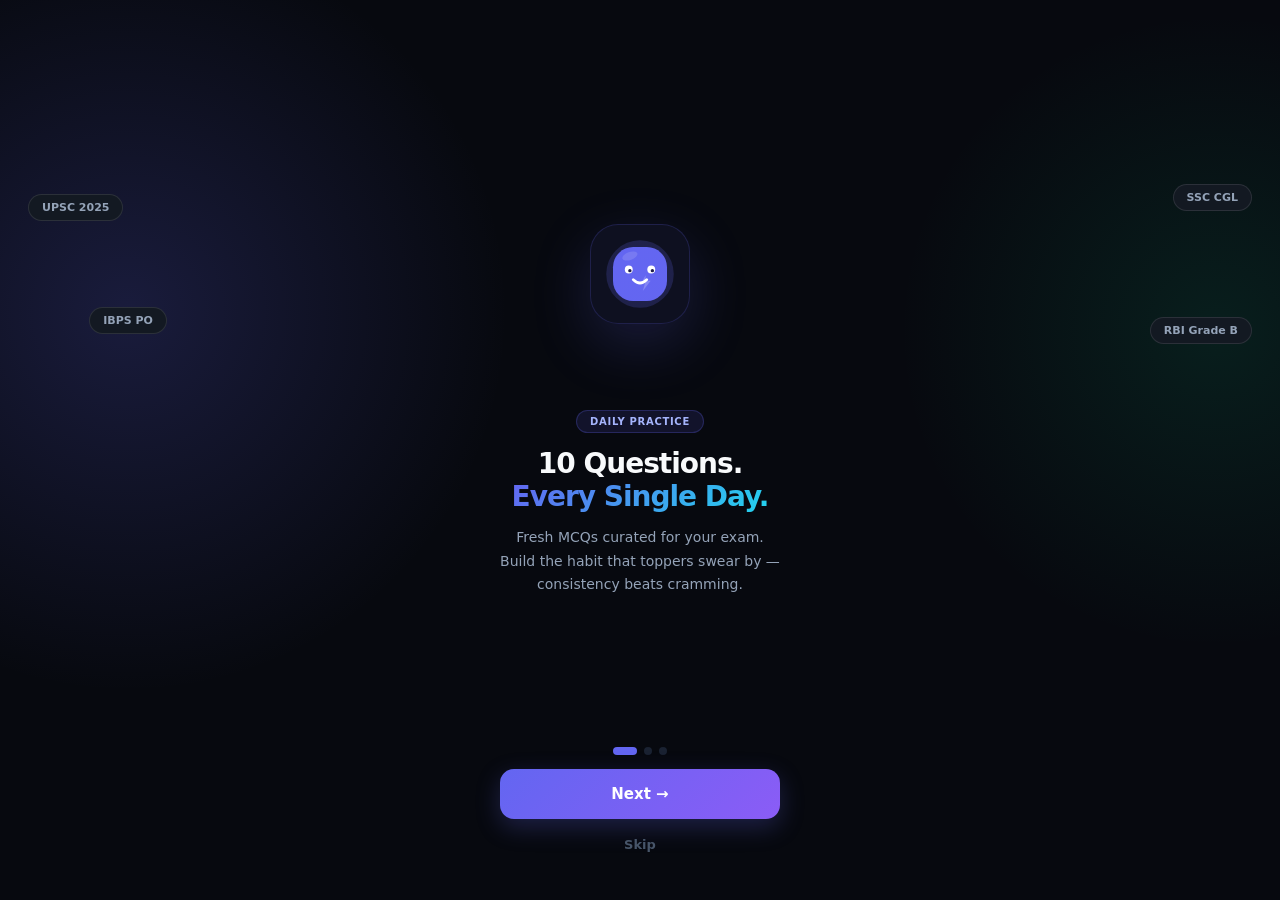
==== index.html @ 781f6c0d "Add files via upload" ====
<!DOCTYPE html>
<html lang="en">
<head>
<meta charset="UTF-8"/>
<meta name="viewport" content="width=device-width,initial-scale=1,maximum-scale=1"/>
<meta name="theme-color" content="#6366F1"/>
<meta name="apple-mobile-web-app-capable" content="yes"/>
<meta name="apple-mobile-web-app-title" content="Micro Mock"/>
<title>Micro Mock — Daily MCQ Practice</title>
<link rel="stylesheet" href="style.css?v=3"/>
</head>
<body>

<!-- TOAST -->
<div class="toast" id="toast"><div class="t-inner" id="t-inner"></div></div>

<!-- AI FAB -->
<button class="ai-fab" id="ai-fab" style="display:none" onclick="openChat()">
  <svg width="22" height="22" viewBox="0 0 24 24" fill="none" stroke="white" stroke-width="2"><path d="M21 15a2 2 0 0 1-2 2H7l-4 4V5a2 2 0 0 1 2-2h14a2 2 0 0 1 2 2z"/><path d="M8 10h8M8 14h5"/></svg>
  <span class="badge-count" id="ai-count" style="display:none">3</span>
</button>

<!-- CHAT DRAWER -->
<div class="chat-drawer" id="chat-drawer">
  <div class="chat-overlay" onclick="closeChat()"></div>
  <div class="chat-panel">
    <div class="chat-handle"></div>
    <div class="chat-hdr">
      <div class="chat-hdr-left">
        <div class="ai-av spark-chat-av" id="spark-chat-av"></div>
        <div><div class="chat-title">Prep Assistant</div><div class="chat-sub">Powered by Groq AI</div></div>
      </div>
      <div style="display:flex;align-items:center;gap:8px">
        <div class="chat-limit" id="chat-limit-badge">3 left</div>
        <button class="chat-close" onclick="closeChat()">✕</button>
      </div>
    </div>
    <div class="chat-msgs" id="chat-msgs">
      <div class="ctx-banner" id="ctx-banner" style="display:none">
        <svg width="14" height="14" viewBox="0 0 24 24" fill="none" stroke="#A5B4FC" stroke-width="2"><circle cx="12" cy="12" r="10"/><line x1="12" y1="8" x2="12" y2="12"/><line x1="12" y1="16" x2="12.01" y2="16"/></svg>
        <span id="ctx-text">Asking about current question</span>
      </div>
      <div class="quick-chips" id="quick-chips">
        <button class="qchip" onclick="sendQuick('Explain this question simply')">Explain this</button>
        <button class="qchip" onclick="sendQuick('Why is this the correct answer?')">Why correct?</button>
        <button class="qchip" onclick="sendQuick('Give me a memory trick for this')">Memory tip</button>
        <button class="qchip" onclick="sendQuick('Related topics I should study')">Related topics</button>
      </div>
    </div>
    <div class="chat-foot">
      <textarea class="chat-inp" id="chat-inp" placeholder="Ask anything about your exam..." rows="1"
        onkeydown="if(event.key==='Enter'&&!event.shiftKey){event.preventDefault();sendMsg()}"
        oninput="this.style.height='auto';this.style.height=Math.min(this.scrollHeight,100)+'px'"></textarea>
      <button class="chat-send" id="chat-send" onclick="sendMsg()">
        <svg width="18" height="18" viewBox="0 0 24 24" fill="none" stroke="white" stroke-width="2.5"><line x1="22" y1="2" x2="11" y2="13"/><polygon points="22 2 15 22 11 13 2 9 22 2"/></svg>
      </button>
    </div>
  </div>
</div>

<!-- SPLASH (loading) -->
<div class="pg on" id="sp">
  <div class="orb orb1"></div><div class="orb orb2"></div>
  <div class="sp-wrap">
    <div class="sp-logo">
      <svg width="80" height="80" viewBox="0 0 72 72" fill="none">
        <rect width="72" height="72" rx="20" fill="url(#g1)"/>
        <path d="M40 14L22 40h14l-4 18 22-24H40L42 14z" fill="white"/>
        <circle cx="52" cy="52" r="12" fill="url(#g2)"/>
        <path d="M47 52l3 3 5-6" stroke="white" stroke-width="2.5" stroke-linecap="round" stroke-linejoin="round"/>
        <defs>
          <linearGradient id="g1" x1="0" y1="0" x2="72" y2="72"><stop offset="0%" stop-color="#6366F1"/><stop offset="100%" stop-color="#8B5CF6"/></linearGradient>
          <linearGradient id="g2" x1="40" y1="40" x2="64" y2="64"><stop offset="0%" stop-color="#10B981"/><stop offset="100%" stop-color="#059669"/></linearGradient>
        </defs>
      </svg>
    </div>
    <div class="sp-t">Micro Mock</div>
    <div class="sp-s">UPSC · SSC · Banking · RBI</div>
    <div class="sp-dots"><div class="sp-dot"></div><div class="sp-dot"></div><div class="sp-dot"></div></div>
  </div>
</div>

<!-- ONBOARDING SLIDES -->
<div class="pg" id="on">
  <div class="ob-slides" id="ob-slides">

    <!-- Slide 1 -->
    <div class="ob-slide">
      <div class="ob-orb1"></div><div class="ob-orb2"></div>
      <div class="ob-art">
        <div class="ob-icon-ring" id="spark-ob1"></div>
        <div class="ob-floating-pills">
          <div class="ob-pill" style="animation-delay:0s">UPSC 2025</div>
          <div class="ob-pill" style="animation-delay:.4s">SSC CGL</div>
          <div class="ob-pill" style="animation-delay:.8s">IBPS PO</div>
          <div class="ob-pill" style="animation-delay:1.2s">RBI Grade B</div>
        </div>
      </div>
      <div class="ob-content">
        <div class="ob-badge">Daily Practice</div>
        <h1 class="ob-h">10 Questions.<br/><span class="grad-text">Every Single Day.</span></h1>
        <p class="ob-p">Fresh MCQs curated for your exam. Build the habit that toppers swear by — consistency beats cramming.</p>
      </div>
    </div>

    <!-- Slide 2 -->
    <div class="ob-slide">
      <div class="ob-orb1" style="background:radial-gradient(circle,rgba(16,185,129,.2),transparent 70%)"></div>
      <div class="ob-orb2" style="background:radial-gradient(circle,rgba(99,102,241,.15),transparent 70%)"></div>
      <div class="ob-art">
        <div class="ob-chat-demo">
          <div class="ob-chat-msg ai">
            <div class="ob-chat-av">⚡</div>
            <div class="ob-chat-bubble">Article 21 guarantees the right to life and personal liberty...</div>
          </div>
          <div class="ob-chat-msg user">
            <div class="ob-chat-bubble user">Give me a memory trick!</div>
            <div class="ob-chat-av">👤</div>
          </div>
          <div class="ob-chat-msg ai">
            <div class="ob-chat-av">⚡</div>
            <div class="ob-chat-bubble">Think "21 = Life" — you need life to do anything at 21 🎯</div>
          </div>
        </div>
      </div>
      <div class="ob-content">
        <div class="ob-badge" style="background:rgba(16,185,129,.12);border-color:rgba(16,185,129,.25);color:#6EE7B7">AI Tutor</div>
        <h1 class="ob-h">Stuck? Just<br/><span style="background:linear-gradient(135deg,#10B981,#22D3EE);-webkit-background-clip:text;-webkit-text-fill-color:transparent">Ask the AI.</span></h1>
        <p class="ob-p">Get instant explanations, memory tricks, and topic breakdowns. Like a personal tutor, but free and always available.</p>
      </div>
    </div>

    <!-- Slide 3 -->
    <div class="ob-slide">
      <div class="ob-orb1" style="background:radial-gradient(circle,rgba(245,158,11,.18),transparent 70%)"></div>
      <div class="ob-orb2" style="background:radial-gradient(circle,rgba(99,102,241,.12),transparent 70%)"></div>
      <div class="ob-art">
        <div class="ob-leaderboard-demo">
          <div class="ob-lb-row gold">
            <span class="ob-lb-rank">🥇</span>
            <div class="ob-lb-av" style="background:linear-gradient(135deg,#6366F1,#8B5CF6)"></div>
            <div class="ob-lb-info"><div class="ob-lb-name">Rahul S.</div><div class="ob-lb-score">9/10</div></div>
            <div class="ob-lb-xp">+92 XP</div>
          </div>
          <div class="ob-lb-row silver">
            <span class="ob-lb-rank">🥈</span>
            <div class="ob-lb-av" style="background:linear-gradient(135deg,#10B981,#22D3EE)"></div>
            <div class="ob-lb-info"><div class="ob-lb-name">Priya M.</div><div class="ob-lb-score">8/10</div></div>
            <div class="ob-lb-xp">+82 XP</div>
          </div>
          <div class="ob-lb-row you">
            <span class="ob-lb-rank">🎯</span>
            <div class="ob-lb-av" style="background:linear-gradient(135deg,#F59E0B,#D97706)"></div>
            <div class="ob-lb-info"><div class="ob-lb-name">You</div><div class="ob-lb-score">?/10</div></div>
            <div class="ob-lb-xp">Soon!</div>
          </div>
        </div>
      </div>
      <div class="ob-content">
        <div class="ob-badge" style="background:rgba(245,158,11,.12);border-color:rgba(245,158,11,.25);color:#FCD34D">Leaderboard</div>
        <h1 class="ob-h">Compete.<br/><span style="background:linear-gradient(135deg,#F59E0B,#F97316);-webkit-background-clip:text;-webkit-text-fill-color:transparent">Prove It.</span></h1>
        <p class="ob-p">Rank against aspirants across India. Earn XP, climb the board, and show your family the proof of your preparation.</p>
      </div>
    </div>

  </div>

  <!-- Dots & CTA -->
  <div class="ob-footer">
    <div class="ob-dots">
      <div class="ob-d on" id="od0"></div>
      <div class="ob-d" id="od1"></div>
      <div class="ob-d" id="od2"></div>
    </div>
    <button class="btn btn-p ob-next-btn" id="ob-next-btn" onclick="obNext()">Next →</button>
    <button class="ob-skip" onclick="go('lg')">Skip</button>
  </div>
</div>

<!-- LOGIN -->
<div class="pg" id="lg">
  <div class="lg-bg"></div>
  <div class="lg-hero">
    <div class="lg-badge">India's Sharpest MCQ Engine</div>
    <h1 class="h1" style="text-align:center;margin-bottom:10px">Crack Your<br/><span class="grad-text">Govt Exam</span></h1>
    <p class="body" style="text-align:center;max-width:260px;margin:0 auto 16px">Daily quizzes. Real AI help. Proof of your preparation.</p>
    <div class="social-proof">
      <div class="sp-avatars">
        <img src="https://api.dicebear.com/7.x/shapes/svg?seed=a1&backgroundColor=6366f1" alt=""/>
        <img src="https://api.dicebear.com/7.x/shapes/svg?seed=b2&backgroundColor=10b981" alt=""/>
        <img src="https://api.dicebear.com/7.x/shapes/svg?seed=c3&backgroundColor=f59e0b" alt=""/>
      </div>
      <span style="font-size:12px;color:var(--t2)"><strong style="color:var(--t1)">2,400+</strong> aspirants practicing daily</span>
    </div>
  </div>
  <div class="lg-sheet">
    <div class="sheet-handle"></div>
    <div class="atabs">
      <button class="atab on" onclick="stab('social')">Google</button>
      <button class="atab" onclick="stab('email')">Email</button>
    </div>
    <!-- Google Tab -->
    <div class="aform on" id="tab-social">
      <a class="social-btn" href="https://xkijsokwttuypxcgppbe.supabase.co/auth/v1/authorize?provider=google&redirect_to=https://zeet3283.github.io/Micro-Mock/">
        <svg width="18" height="18" viewBox="0 0 24 24"><path fill="#4285F4" d="M22.56 12.25c0-.78-.07-1.53-.2-2.25H12v4.26h5.92c-.26 1.37-1.04 2.53-2.21 3.31v2.77h3.57c2.08-1.92 3.28-4.74 3.28-8.09z"/><path fill="#34A853" d="M12 23c2.97 0 5.46-.98 7.28-2.66l-3.57-2.77c-.98.66-2.23 1.06-3.71 1.06-2.86 0-5.29-1.93-6.16-4.53H2.18v2.84C3.99 20.53 7.7 23 12 23z"/><path fill="#FBBC05" d="M5.84 14.09c-.22-.66-.35-1.36-.35-2.09s.13-1.43.35-2.09V7.07H2.18C1.43 8.55 1 10.22 1 12s.43 3.45 1.18 4.93l3.66-2.84z"/><path fill="#EA4335" d="M12 5.38c1.62 0 3.06.56 4.21 1.64l3.15-3.15C17.45 2.09 14.97 1 12 1 7.7 1 3.99 3.47 2.18 7.07l3.66 2.84c.87-2.6 3.3-4.53 6.16-4.53z"/></svg>
        Continue with Google
      </a>
      <p style="font-size:12px;color:var(--t3);text-align:center;margin-top:10px">✅ Recommended — fastest sign in</p>
    </div>
    <!-- Email Tab -->
    <div class="aform" id="tab-email">
      <div class="inp-w"><div class="inp-ic"><svg width="16" height="16" viewBox="0 0 24 24" fill="none" stroke="white" stroke-width="2"><path d="M4 4h16c1.1 0 2 .9 2 2v12c0 1.1-.9 2-2 2H4c-1.1 0-2-.9-2-2V6c0-1.1.9-2 2-2z"/><polyline points="22,6 12,12 2,6"/></svg></div><input class="inp" id="em-inp" type="email" placeholder="your@email.com"/></div>
      <div class="inp-w"><div class="inp-ic"><svg width="16" height="16" viewBox="0 0 24 24" fill="none" stroke="white" stroke-width="2"><rect x="3" y="11" width="18" height="11" rx="2"/><path d="M7 11V7a5 5 0 0 1 10 0v4"/></svg></div><input class="inp" id="pw-inp" type="password" placeholder="Password (min 6 chars)"/></div>
      <button class="btn btn-p" onclick="signEmail()" style="margin-bottom:10px">Sign In</button>
      <button class="btn btn-g" onclick="signUpEmail()">Create New Account</button>
      <p style="font-size:12px;color:var(--t3);margin-top:10px;text-align:center">New accounts need email confirmation</p>
    </div>
  </div>
</div>

<!-- ONBOARD PROFILE SETUP -->
<div class="pg" id="ob" style="justify-content:center;padding:24px">
  <div style="width:100%;max-width:380px">
    <div class="label" style="margin-bottom:6px">Quick Setup</div>
    <h2 class="h2" style="margin-bottom:6px">Set up your profile</h2>
    <p class="body" style="margin-bottom:22px">Personalise your daily practice in 10 seconds</p>
    <div class="inp-w"><div class="inp-ic"><svg width="16" height="16" viewBox="0 0 24 24" fill="none" stroke="white" stroke-width="2"><path d="M20 21v-2a4 4 0 0 0-4-4H8a4 4 0 0 0-4 4v2"/><circle cx="12" cy="7" r="4"/></svg></div><input class="inp" id="obn" placeholder="Your full name" type="text"/></div>
    <div class="label" style="margin-bottom:12px">Target Exam</div>
    <div class="exam-grid">
      <div class="exam-card" onclick="pEx(this,'UPSC')"><div class="exam-icon-wrap" style="background:rgba(99,102,241,.1)"><svg width="22" height="22" viewBox="0 0 24 24" fill="none" stroke="#818CF8" stroke-width="2"><path d="M3 9l9-7 9 7v11a2 2 0 0 1-2 2H5a2 2 0 0 1-2-2z"/><polyline points="9 22 9 12 15 12 15 22"/></svg></div><div class="exam-name">UPSC</div><div class="exam-sub">Civil Services</div></div>
      <div class="exam-card" onclick="pEx(this,'SSC')"><div class="exam-icon-wrap" style="background:rgba(16,185,129,.1)"><svg width="22" height="22" viewBox="0 0 24 24" fill="none" stroke="#6EE7B7" stroke-width="2"><path d="M14 2H6a2 2 0 0 0-2 2v16a2 2 0 0 0 2 2h12a2 2 0 0 0 2-2V8z"/><polyline points="14 2 14 8 20 8"/><line x1="16" y1="13" x2="8" y2="13"/><line x1="16" y1="17" x2="8" y2="17"/></svg></div><div class="exam-name">SSC</div><div class="exam-sub">CGL / CHSL</div></div>
      <div class="exam-card" onclick="pEx(this,'Banking')"><div class="exam-icon-wrap" style="background:rgba(245,158,11,.1)"><svg width="22" height="22" viewBox="0 0 24 24" fill="none" stroke="#FCD34D" stroke-width="2"><rect x="2" y="7" width="20" height="14" rx="2"/><path d="M16 21V5a2 2 0 0 0-2-2h-4a2 2 0 0 0-2 2v16"/></svg></div><div class="exam-name">Banking</div><div class="exam-sub">IBPS / SBI</div></div>
      <div class="exam-card" onclick="pEx(this,'RBI')"><div class="exam-icon-wrap" style="background:rgba(34,211,238,.1)"><svg width="22" height="22" viewBox="0 0 24 24" fill="none" stroke="#67E8F9" stroke-width="2"><line x1="12" y1="1" x2="12" y2="23"/><path d="M17 5H9.5a3.5 3.5 0 0 0 0 7h5a3.5 3.5 0 0 1 0 7H6"/></svg></div><div class="exam-name">RBI</div><div class="exam-sub">Grade B</div></div>
    </div>
    <button class="btn btn-p" onclick="fOb()">Start My Journey →</button>
  </div>
</div>

<!-- MCQ GENERATOR (rendered by JS) -->
<div class="pg" id="mg" style="justify-content:flex-start"></div>

<!-- HOME (rendered by JS) -->
<div class="pg" id="hm" style="justify-content:flex-start"></div>

<!-- QUIZ (rendered by JS) -->
<div class="pg" id="qz" style="justify-content:flex-start"></div>

<!-- RESULTS (rendered by JS) -->
<div class="pg" id="rs" style="justify-content:center;padding:20px;align-items:center"></div>

<!-- LEADERBOARD (rendered by JS) -->
<div class="pg" id="lb" style="justify-content:flex-start"></div>

<!-- PROFILE (rendered by JS) -->
<div class="pg" id="pf" style="justify-content:flex-start"></div>

<script>
// ── ONBOARDING SLIDER ──
var obIdx = 0;
var obTotal = 3;

function obNext() {
  obIdx++;
  if (obIdx >= obTotal) { go('lg'); return; }
  var slides = document.getElementById('ob-slides');
  slides.style.transform = 'translateX(-' + (obIdx * 33.333) + '%)';
  for (var i = 0; i < obTotal; i++) {
    var d = document.getElementById('od' + i);
    if (d) d.classList.toggle('on', i === obIdx);
  }
  var btn = document.getElementById('ob-next-btn');
  if (btn) btn.textContent = obIdx === obTotal - 1 ? 'Get Started →' : 'Next →';
}
</script>
<script src="app.js?v=6"></script>
<script>
// Init Spark in HTML-rendered locations (after app.js loads sparkSVG)
document.addEventListener('DOMContentLoaded', function() {
  // Chat avatar
  var chatAv = document.getElementById('spark-chat-av');
  if (chatAv && typeof sparkSVG === 'function') chatAv.innerHTML = sparkSVG('neutral', 36);
  // Onboarding slide 1
  var ob1 = document.getElementById('spark-ob1');
  if (ob1 && typeof sparkSVG === 'function') ob1.innerHTML = sparkSVG('happy', 72);
});
</script>
</html>
---- style.css ----
/* ── DESIGN TOKENS ── */
:root {
  --bg: #07090F; --s1: #0D1117; --s2: #131922; --s3: #1A2232;
  --brand: #6366F1; --brand2: #8B5CF6; --cyan: #22D3EE; --em: #10B981;
  --am: #F59E0B; --rose: #F43F5E;
  --t1: #F8FAFC; --t2: #94A3B8; --t3: #475569;
  --bd: rgba(255,255,255,.06); --bd2: rgba(255,255,255,.1);
  --gl: rgba(255,255,255,.04); --gl2: rgba(255,255,255,.08);
  --r: 16px; --r2: 22px; --r3: 28px;
}

/* ── RESET ── */
* { margin: 0; padding: 0; box-sizing: border-box; -webkit-tap-highlight-color: transparent; }
body { font-family: -apple-system, 'SF Pro Display', 'Segoe UI', system-ui, sans-serif; background: var(--bg); color: var(--t1); min-height: 100vh; overflow-x: hidden; }

/* ── SCREENS ── */
.pg { display: none; min-height: 100vh; flex-direction: column; }
.pg.on { display: flex; }

/* ── TYPOGRAPHY ── */
.h1 { font-size: 30px; font-weight: 900; letter-spacing: -1.2px; line-height: 1.15; }
.h2 { font-size: 22px; font-weight: 800; letter-spacing: -.6px; }
.body { font-size: 14px; line-height: 1.6; color: var(--t2); }
.label { font-size: 11px; font-weight: 700; letter-spacing: .7px; text-transform: uppercase; color: var(--t3); }
.grad-text { background: linear-gradient(135deg, var(--brand), var(--cyan)); -webkit-background-clip: text; -webkit-text-fill-color: transparent; }

/* ── BUTTONS ── */
.btn { border: none; border-radius: 14px; padding: 16px 20px; font-size: 15px; font-weight: 700; cursor: pointer; width: 100%; transition: all .15s; font-family: inherit; display: flex; align-items: center; justify-content: center; gap: 8px; }
.btn:active { transform: scale(.97); }
.btn-p { background: linear-gradient(135deg, var(--brand), var(--brand2)); color: #fff; box-shadow: 0 8px 24px rgba(99,102,241,.25); }
.btn-g { background: var(--gl2); border: 1px solid var(--bd2); color: var(--t1); }
.btn-trial { background: linear-gradient(135deg, #F59E0B, #D97706); color: #fff; box-shadow: 0 8px 24px rgba(245,158,11,.25); }
.btn-sm { padding: 9px 14px; font-size: 12px; border-radius: 10px; width: auto; }

/* ── INPUTS ── */
.inp-w { position: relative; margin-bottom: 12px; }
.inp-ic { position: absolute; left: 15px; top: 50%; transform: translateY(-50%); opacity: .35; pointer-events: none; }
.inp { background: var(--s2); border: 1.5px solid var(--bd2); border-radius: 13px; padding: 15px 15px 15px 44px; font-size: 14px; color: var(--t1); width: 100%; outline: none; font-family: inherit; transition: border .2s; }
.inp:focus { border-color: var(--brand); }
.inp-plain { padding-left: 15px; }
.info-box { border-radius: 12px; padding: 12px; margin-bottom: 12px; font-size: 12px; line-height: 1.6; }
.info-box.amber { background: rgba(245,158,11,.06); border: 1px solid rgba(245,158,11,.18); color: #FCD34D; }

/* ── NAV ── */
.nav { background: rgba(7,9,15,.85); border-bottom: 1px solid var(--bd); padding: 14px 20px; display: flex; align-items: center; justify-content: space-between; position: sticky; top: 0; z-index: 50; backdrop-filter: blur(20px); }
.nav-logo { display: flex; align-items: center; gap: 8px; }
.nav-logo-text { font-size: 17px; font-weight: 900; letter-spacing: -.3px; }
.nav-logo-text span { background: linear-gradient(135deg, var(--brand), var(--cyan)); -webkit-background-clip: text; -webkit-text-fill-color: transparent; }
.nav-right { display: flex; align-items: center; gap: 10px; }
.user-av { width: 36px; height: 36px; border-radius: 50%; overflow: hidden; cursor: pointer; border: 2px solid var(--brand); flex-shrink: 0; }
.user-av img { width: 100%; height: 100%; object-fit: cover; }

/* ── BOTTOM NAV ── */
.bnav { background: rgba(7,9,15,.9); border-top: 1px solid var(--bd); display: flex; position: fixed; bottom: 0; left: 0; right: 0; backdrop-filter: blur(20px); padding-bottom: env(safe-area-inset-bottom); }
.bn { flex: 1; display: flex; flex-direction: column; align-items: center; padding: 11px 0; gap: 3px; cursor: pointer; color: var(--t3); font-size: 9px; font-weight: 700; letter-spacing: .3px; transition: color .2s; text-transform: uppercase; }
.bn.on { color: var(--brand); }

/* ── TOAST ── */
.toast { position: fixed; top: 0; left: 0; right: 0; z-index: 9999; display: flex; justify-content: center; padding-top: 56px; pointer-events: none; opacity: 0; transition: opacity .3s; }
.toast.on { opacity: 1; }
.t-inner { background: rgba(13,17,23,.97); border: 1px solid var(--bd2); border-radius: 12px; padding: 11px 18px; font-size: 13px; font-weight: 700; backdrop-filter: blur(20px); white-space: nowrap; box-shadow: 0 8px 32px rgba(0,0,0,.4); }

/* ── ORBS ── */
.orb { position: absolute; border-radius: 50%; pointer-events: none; }
.orb1 { top: -20%; left: -20%; width: 60vw; height: 60vw; background: radial-gradient(circle, rgba(99,102,241,.18), transparent 70%); }
.orb2 { bottom: -20%; right: -20%; width: 55vw; height: 55vw; background: radial-gradient(circle, rgba(16,185,129,.12), transparent 70%); }

/* ── SPLASH ── */
#sp { background: var(--bg); align-items: center; justify-content: center; text-align: center; position: relative; overflow: hidden; }
.sp-wrap { position: relative; z-index: 1; }
.sp-logo { animation: breathe 3s ease-in-out infinite; display: inline-block; margin-bottom: 20px; }
@keyframes breathe { 0%,100% { transform: scale(1); } 50% { transform: scale(1.05); } }
.sp-t { font-size: 36px; font-weight: 900; letter-spacing: -1.5px; background: linear-gradient(135deg, var(--t1), rgba(255,255,255,.65)); -webkit-background-clip: text; -webkit-text-fill-color: transparent; }
.sp-s { font-size: 13px; color: var(--t3); margin-top: 6px; }
.sp-dots { display: flex; gap: 6px; justify-content: center; margin-top: 44px; }
.sp-dot { width: 7px; height: 7px; border-radius: 50%; background: var(--s3); animation: dp 1.4s ease-in-out infinite; }
.sp-dot:nth-child(2) { animation-delay: .18s; } .sp-dot:nth-child(3) { animation-delay: .36s; }
@keyframes dp { 0%,60%,100% { background: var(--s3); transform: scale(1); } 30% { background: var(--brand); transform: scale(1.5); } }

/* ── LOGIN ── */
#lg { background: var(--bg); justify-content: flex-end; position: relative; overflow: hidden; }
.lg-bg { position: absolute; inset: 0; background: radial-gradient(ellipse at 50% -10%, rgba(99,102,241,.2), transparent 60%); }
.lg-hero { flex: 1; display: flex; flex-direction: column; align-items: center; justify-content: center; padding: 40px 24px 16px; text-align: center; position: relative; z-index: 1; }
.lg-badge { background: rgba(99,102,241,.12); border: 1px solid rgba(99,102,241,.25); border-radius: 20px; padding: 6px 14px; font-size: 11px; font-weight: 700; letter-spacing: .6px; color: #A5B4FC; text-transform: uppercase; display: inline-block; margin-bottom: 18px; }
.social-proof { display: flex; align-items: center; gap: 10px; margin-top: 16px; background: var(--gl); border: 1px solid var(--bd); border-radius: 12px; padding: 10px 14px; }
.sp-avatars { display: flex; }
.sp-avatars img { width: 24px; height: 24px; border-radius: 50%; border: 2px solid var(--bg); margin-left: -6px; }
.sp-avatars img:first-child { margin-left: 0; }
.lg-sheet { background: var(--s1); border-radius: 24px 24px 0 0; border-top: 1px solid var(--bd2); padding: 24px 24px 40px; position: relative; z-index: 1; }
.sheet-handle { width: 36px; height: 4px; background: var(--s3); border-radius: 2px; margin: 0 auto 22px; }
.atabs { display: flex; background: var(--s2); border-radius: 11px; padding: 3px; margin-bottom: 18px; }
.atab { flex: 1; padding: 9px; border-radius: 9px; border: none; font-size: 13px; font-weight: 700; cursor: pointer; transition: all .2s; background: transparent; color: var(--t3); font-family: inherit; }
.atab.on { background: var(--brand); color: #fff; box-shadow: 0 4px 12px rgba(99,102,241,.3); }
.aform { display: none; } .aform.on { display: block; }
.social-btn { display: flex; align-items: center; justify-content: center; gap: 10px; background: var(--s2); border: 1.5px solid var(--bd2); border-radius: 13px; padding: 14px; font-size: 14px; font-weight: 700; cursor: pointer; color: var(--t1); font-family: inherit; transition: all .15s; width: 100%; text-decoration: none; margin-bottom: 10px; }
.social-btn:active { transform: scale(.97); }

/* ── ONBOARD ── */
.exam-grid { display: grid; grid-template-columns: 1fr 1fr; gap: 12px; margin: 16px 0 22px; }
.exam-card { background: var(--s1); border: 2px solid var(--bd); border-radius: var(--r); padding: 18px 12px; text-align: center; cursor: pointer; transition: all .2s; }
.exam-card:active { transform: scale(.96); }
.exam-card.sel { border-color: var(--brand); background: rgba(99,102,241,.1); }
.exam-icon-wrap { width: 46px; height: 46px; border-radius: 14px; margin: 0 auto 10px; display: flex; align-items: center; justify-content: center; }
.exam-name { font-size: 14px; font-weight: 800; }
.exam-sub { font-size: 11px; color: var(--t3); margin-top: 3px; }

/* ── HOME ── */
.hbody { flex: 1; padding: 18px 18px 100px; overflow-y: auto; }
.greet { display: flex; align-items: flex-start; justify-content: space-between; margin-bottom: 20px; }
.greet-sub { font-size: 13px; color: var(--t3); margin-bottom: 4px; }
.greet-name { font-size: 26px; font-weight: 900; letter-spacing: -.8px; }
.streak-chip { display: flex; align-items: center; gap: 5px; background: rgba(245,158,11,.1); border: 1px solid rgba(245,158,11,.2); border-radius: 20px; padding: 7px 12px; font-size: 13px; font-weight: 800; color: #FCD34D; flex-shrink: 0; }
.trial-banner { background: linear-gradient(135deg, rgba(245,158,11,.12), rgba(245,158,11,.06)); border: 1px solid rgba(245,158,11,.25); border-radius: 14px; padding: 14px 16px; display: flex; align-items: center; gap: 12px; margin-bottom: 16px; }
.tb-ico { width: 36px; height: 36px; background: rgba(245,158,11,.15); border-radius: 10px; display: flex; align-items: center; justify-content: center; flex-shrink: 0; }
.tb-days { font-size: 18px; font-weight: 900; color: #FCD34D; }
.tb-label { font-size: 12px; color: #F59E0B; font-weight: 600; }
.tb-btn { background: #F59E0B; color: var(--bg); border: none; border-radius: 10px; padding: 8px 14px; font-size: 12px; font-weight: 800; cursor: pointer; flex-shrink: 0; white-space: nowrap; font-family: inherit; }
.xp-bar-wrap { background: var(--s1); border: 1px solid var(--bd); border-radius: 14px; padding: 14px 16px; margin-bottom: 16px; }
.xp-top { display: flex; align-items: center; justify-content: space-between; margin-bottom: 10px; }
.level-badge { display: flex; align-items: center; gap: 6px; background: rgba(99,102,241,.1); border: 1px solid rgba(99,102,241,.2); border-radius: 20px; padding: 5px 12px; }
.level-name { font-size: 12px; font-weight: 800; color: #A5B4FC; }
.xp-count { font-size: 12px; font-weight: 700; color: var(--t3); }
.xp-track { background: var(--s2); border-radius: 6px; height: 6px; overflow: hidden; }
.xp-fill { height: 100%; background: linear-gradient(90deg, var(--brand), var(--cyan)); border-radius: 6px; transition: width .8s cubic-bezier(.4,0,.2,1); }
.qhero { background: linear-gradient(135deg, #13103A, #0a2518); border: 1px solid rgba(99,102,241,.2); border-radius: var(--r2); padding: 22px; margin-bottom: 18px; position: relative; overflow: hidden; }
.qhero-orb1 { position: absolute; top: -40px; right: -40px; width: 160px; height: 160px; background: radial-gradient(circle, rgba(99,102,241,.25), transparent 70%); pointer-events: none; }
.qhero-orb2 { position: absolute; bottom: -40px; left: -20px; width: 140px; height: 140px; background: radial-gradient(circle, rgba(16,185,129,.15), transparent 70%); pointer-events: none; }
.live-tag { display: flex; align-items: center; gap: 7px; margin-bottom: 12px; position: relative; z-index: 1; }
.live-dot { width: 7px; height: 7px; border-radius: 50%; background: #10B981; box-shadow: 0 0 8px rgba(16,185,129,.8); animation: lp 1.5s ease-in-out infinite; }
@keyframes lp { 0%,100% { opacity: 1; } 50% { opacity: .3; } }
.live-label { font-size: 11px; font-weight: 700; letter-spacing: .6px; text-transform: uppercase; color: #6EE7B7; }
.qhero-t { font-size: 20px; font-weight: 900; letter-spacing: -.4px; margin-bottom: 8px; position: relative; z-index: 1; }
.qhero-pills { display: flex; gap: 8px; margin-bottom: 18px; flex-wrap: wrap; position: relative; z-index: 1; }
.pill { background: rgba(255,255,255,.08); border-radius: 20px; padding: 5px 11px; font-size: 12px; font-weight: 600; color: var(--t2); }
.stats-grid { display: grid; grid-template-columns: repeat(3, 1fr); gap: 10px; margin-bottom: 18px; }
.stat-box { background: var(--s1); border: 1px solid var(--bd); border-radius: var(--r); padding: 14px; text-align: center; }
.stat-val { font-size: 24px; font-weight: 900; letter-spacing: -.5px; }
.stat-lbl { font-size: 10px; font-weight: 700; color: var(--t3); text-transform: uppercase; letter-spacing: .4px; margin-top: 3px; }
.subj-grid { display: grid; grid-template-columns: 1fr 1fr; gap: 10px; margin-bottom: 18px; }
.subj-card { background: var(--s1); border: 1px solid var(--bd); border-radius: var(--r); padding: 14px; display: flex; align-items: center; gap: 11px; cursor: pointer; transition: all .2s; }
.subj-card:active { transform: scale(.97); border-color: rgba(99,102,241,.35); }
.subj-ico { width: 40px; height: 40px; border-radius: 12px; display: flex; align-items: center; justify-content: center; flex-shrink: 0; }
.subj-nm { font-size: 13px; font-weight: 700; }
.subj-info { font-size: 11px; color: var(--t3); margin-top: 2px; }
.quote { background: var(--s1); border: 1px solid var(--bd); border-radius: var(--r); padding: 16px; margin-bottom: 18px; }
.q-tag { font-size: 10px; font-weight: 700; letter-spacing: .7px; color: var(--brand); text-transform: uppercase; margin-bottom: 8px; }
.q-txt { font-size: 14px; color: var(--t2); line-height: 1.7; font-style: italic; }
.q-by { font-size: 12px; color: var(--t3); margin-top: 6px; font-weight: 600; }

/* ── QUIZ ── */
.qbody { flex: 1; padding: 18px 18px 100px; overflow-y: auto; }
.prog-track { background: var(--s2); border-radius: 6px; height: 5px; margin-bottom: 22px; overflow: hidden; }
.prog-fill { height: 100%; background: linear-gradient(90deg, var(--brand), var(--cyan)); border-radius: 6px; transition: width .5s cubic-bezier(.4,0,.2,1); }
.q-meta { display: flex; align-items: center; justify-content: space-between; margin-bottom: 18px; }
.q-ctr { background: rgba(99,102,241,.1); border: 1px solid rgba(99,102,241,.2); border-radius: 20px; padding: 6px 13px; font-size: 12px; font-weight: 800; color: #A5B4FC; }
.q-timer { background: rgba(245,158,11,.1); border: 1px solid rgba(245,158,11,.2); border-radius: 20px; padding: 6px 13px; font-size: 12px; font-weight: 800; color: #FCD34D; display: flex; align-items: center; gap: 5px; }
.tdot { width: 5px; height: 5px; border-radius: 50%; background: var(--am); animation: lp 1s infinite; }
.q-subj { font-size: 11px; font-weight: 700; letter-spacing: .5px; color: var(--t3); text-transform: uppercase; margin-bottom: 12px; }
.q-txt { font-size: 19px; font-weight: 700; line-height: 1.55; margin-bottom: 24px; color: var(--t1); letter-spacing: -.3px; }
.opts { display: flex; flex-direction: column; gap: 11px; }
.opt { background: var(--s1); border: 2px solid var(--bd2); border-radius: 15px; padding: 17px; font-size: 15px; font-weight: 600; color: var(--t1); cursor: pointer; text-align: left; display: flex; align-items: center; gap: 13px; transition: all .2s; width: 100%; font-family: inherit; }
.opt:active { transform: scale(.98); }
.opt:hover { border-color: rgba(99,102,241,.3); }
.opt.ok { border-color: var(--em); background: rgba(16,185,129,.1); color: #6EE7B7; }
.opt.no { border-color: var(--rose); background: rgba(244,63,94,.1); color: #FDA4AF; }
.opt-l { width: 32px; height: 32px; border-radius: 10px; background: var(--s2); display: flex; align-items: center; justify-content: center; font-size: 13px; font-weight: 900; flex-shrink: 0; transition: all .2s; }
.opt.ok .opt-l { background: var(--em); color: #fff; }
.opt.no .opt-l { background: var(--rose); color: #fff; }
.exp { background: rgba(16,185,129,.06); border: 1px solid rgba(16,185,129,.15); border-radius: 13px; padding: 15px; margin-top: 14px; display: none; }
.exp-t { font-size: 11px; font-weight: 700; color: #6EE7B7; letter-spacing: .5px; text-transform: uppercase; margin-bottom: 7px; }
.exp-body { font-size: 13px; color: var(--t2); line-height: 1.7; }
.ask-ai-btn { display: flex; align-items: center; gap: 8px; background: rgba(99,102,241,.08); border: 1px solid rgba(99,102,241,.2); border-radius: 10px; padding: 10px 14px; font-size: 13px; font-weight: 700; color: #A5B4FC; cursor: pointer; margin-top: 12px; width: 100%; font-family: inherit; transition: all .2s; }
.ask-ai-btn:active { transform: scale(.97); }
.q-foot { position: fixed; bottom: 0; left: 0; right: 0; background: rgba(7,9,15,.95); border-top: 1px solid var(--bd); padding: 14px 18px 26px; backdrop-filter: blur(20px); }

/* ── RESULTS ── */
.conf-p { position: fixed; pointer-events: none; border-radius: 3px; animation: cfall linear forwards; }
@keyframes cfall { 0% { opacity: 1; transform: translateY(-10px) rotate(0); } 100% { opacity: 0; transform: translateY(100vh) rotate(720deg); } }
.res-wrap { width: 100%; max-width: 400px; }
.res-main { background: linear-gradient(135deg, #13103A, #0a1e14); border: 1px solid rgba(99,102,241,.2); border-radius: var(--r2); padding: 26px 22px; text-align: center; margin-bottom: 14px; position: relative; overflow: hidden; }
.res-glow { position: absolute; top: 50%; left: 50%; transform: translate(-50%,-50%); width: 180px; height: 180px; background: radial-gradient(circle, rgba(99,102,241,.18), transparent 70%); pointer-events: none; }
.res-av { width: 64px; height: 64px; border-radius: 50%; overflow: hidden; border: 3px solid var(--brand); margin: 0 auto 14px; position: relative; z-index: 1; }
.res-av img { width: 100%; height: 100%; object-fit: cover; }
.res-score { font-size: 48px; font-weight: 900; letter-spacing: -2px; position: relative; z-index: 1; line-height: 1; }
.res-score span { font-size: 22px; font-weight: 600; color: var(--t3); }
.res-title { font-size: 20px; font-weight: 900; margin-top: 6px; margin-bottom: 4px; position: relative; z-index: 1; }
.res-sub { font-size: 13px; color: var(--t3); position: relative; z-index: 1; }
.xp-earned { display: inline-flex; align-items: center; gap: 6px; background: rgba(99,102,241,.1); border: 1px solid rgba(99,102,241,.2); border-radius: 20px; padding: 6px 14px; font-size: 13px; font-weight: 800; color: #A5B4FC; margin-top: 12px; position: relative; z-index: 1; }
.beat-chip { display: inline-flex; align-items: center; gap: 6px; background: rgba(16,185,129,.08); border: 1px solid rgba(16,185,129,.18); border-radius: 20px; padding: 6px 14px; font-size: 13px; font-weight: 800; color: #6EE7B7; margin-top: 8px; position: relative; z-index: 1; }
.res-stats { display: grid; grid-template-columns: repeat(3, 1fr); gap: 10px; margin-bottom: 14px; }
.rs-box { background: var(--s1); border: 1px solid var(--bd); border-radius: 13px; padding: 13px; text-align: center; }
.rs-val { font-size: 19px; font-weight: 900; color: var(--cyan); }
.rs-lbl { font-size: 10px; color: var(--t3); text-transform: uppercase; font-weight: 700; letter-spacing: .4px; margin-top: 2px; }
.pop-tease { background: linear-gradient(135deg, #1a1040, #0f1f10); border: 1px solid rgba(99,102,241,.25); border-radius: var(--r); padding: 18px; margin-bottom: 14px; position: relative; overflow: hidden; }
.pt-glow { position: absolute; top: -30px; right: -30px; width: 100px; height: 100px; background: radial-gradient(circle, rgba(139,92,246,.3), transparent); pointer-events: none; }
.pt-badge { background: rgba(245,158,11,.12); border: 1px solid rgba(245,158,11,.25); border-radius: 20px; padding: 3px 10px; font-size: 10px; font-weight: 700; color: #FCD34D; letter-spacing: .5px; text-transform: uppercase; display: inline-block; margin-bottom: 10px; position: relative; z-index: 1; }
.pt-t { font-size: 15px; font-weight: 800; color: #C4B5FD; margin-bottom: 5px; position: relative; z-index: 1; }
.pt-s { font-size: 12px; color: #A78BFA; line-height: 1.6; margin-bottom: 14px; position: relative; z-index: 1; }

/* ── LEADERBOARD ── */
.lbody { flex: 1; padding: 18px 18px 100px; overflow-y: auto; }
.podium { display: flex; align-items: flex-end; justify-content: center; gap: 10px; margin-bottom: 22px; padding: 0 8px; }
.pod { flex: 1; display: flex; flex-direction: column; align-items: center; gap: 6px; }
.pod-av { width: 46px; height: 46px; border-radius: 50%; overflow: hidden; flex-shrink: 0; }
.pod-av img { width: 100%; height: 100%; object-fit: cover; }
.pod-nm { font-size: 11px; font-weight: 700; color: var(--t2); max-width: 72px; overflow: hidden; text-overflow: ellipsis; white-space: nowrap; text-align: center; }
.pod-sc { font-size: 12px; font-weight: 800; color: var(--t2); }
.pod-stand { border-radius: 10px 10px 0 0; width: 100%; display: flex; align-items: center; justify-content: center; font-size: 18px; font-weight: 900; color: rgba(255,255,255,.5); }
.pod1 .pod-stand { height: 86px; background: linear-gradient(135deg, rgba(245,158,11,.25), rgba(245,158,11,.08)); border: 1px solid rgba(245,158,11,.25); border-bottom: none; }
.pod2 .pod-stand { height: 68px; background: linear-gradient(135deg, rgba(148,163,184,.15), rgba(148,163,184,.04)); border: 1px solid rgba(148,163,184,.15); border-bottom: none; }
.pod3 .pod-stand { height: 54px; background: linear-gradient(135deg, rgba(205,127,50,.15), rgba(205,127,50,.04)); border: 1px solid rgba(205,127,50,.15); border-bottom: none; }
.pod1 .pod-av { border: 2px solid #F59E0B; box-shadow: 0 6px 20px rgba(245,158,11,.35); }
.pod2 .pod-av { border: 2px solid #94A3B8; }
.pod3 .pod-av { border: 2px solid #CD7F32; }
.my-rank-box { background: rgba(99,102,241,.06); border: 1px solid rgba(99,102,241,.18); border-radius: 14px; padding: 13px 16px; text-align: center; margin-bottom: 16px; }
.lb-list { display: flex; flex-direction: column; gap: 10px; }
.lb-row { background: var(--s1); border: 1px solid var(--bd); border-radius: var(--r); padding: 13px 15px; display: flex; align-items: center; gap: 12px; }
.lb-row.me { border-color: rgba(99,102,241,.3); background: rgba(99,102,241,.06); }
.lb-rk { width: 30px; font-size: 14px; font-weight: 900; text-align: center; color: var(--t3); flex-shrink: 0; }
.lb-av { width: 38px; height: 38px; border-radius: 50%; overflow: hidden; flex-shrink: 0; }
.lb-av img { width: 100%; height: 100%; object-fit: cover; }
.lb-info { flex: 1; }
.lb-nm { font-size: 14px; font-weight: 700; }
.lb-ex { font-size: 11px; color: var(--t3); margin-top: 1px; }
.lb-right { text-align: right; }
.lb-sc { font-size: 16px; font-weight: 900; color: var(--cyan); }
.lb-acc { font-size: 11px; color: var(--t3); margin-top: 1px; }

/* ── PROFILE ── */
.pbody { flex: 1; padding: 18px 18px 100px; overflow-y: auto; }
.pf-hero { background: linear-gradient(135deg, #0d0d2e, #071a12); border: 1px solid var(--bd2); border-radius: var(--r2); padding: 26px 22px; text-align: center; margin-bottom: 18px; position: relative; overflow: hidden; }
.pf-glow { position: absolute; top: -50px; left: 50%; transform: translateX(-50%); width: 180px; height: 180px; background: radial-gradient(circle, rgba(99,102,241,.18), transparent); pointer-events: none; }
.pf-av { width: 76px; height: 76px; border-radius: 50%; overflow: hidden; margin: 0 auto 13px; border: 3px solid var(--brand); box-shadow: 0 10px 32px rgba(99,102,241,.3); position: relative; z-index: 1; }
.pf-av img { width: 100%; height: 100%; object-fit: cover; }
.pf-nm { font-size: 22px; font-weight: 900; letter-spacing: -.6px; position: relative; z-index: 1; }
.pf-em { font-size: 13px; color: var(--t3); margin: 4px 0 13px; position: relative; z-index: 1; }
.pf-badges { display: flex; gap: 8px; justify-content: center; flex-wrap: wrap; position: relative; z-index: 1; }
.badge { display: inline-flex; align-items: center; gap: 5px; background: rgba(99,102,241,.1); border: 1px solid rgba(99,102,241,.22); border-radius: 20px; padding: 5px 12px; font-size: 11px; font-weight: 700; color: #A5B4FC; }
.badge.trial { background: rgba(245,158,11,.1); border-color: rgba(245,158,11,.22); color: #FCD34D; }
.badge.level { background: rgba(245,158,11,.1); border-color: rgba(245,158,11,.22); color: #FCD34D; }
.pop-wrap { background: linear-gradient(135deg, #0d0d2e, #071a12); border: 1px solid var(--bd2); border-radius: var(--r2); padding: 18px; margin-bottom: 18px; position: relative; overflow: hidden; }
.pop-blur { position: absolute; inset: 0; backdrop-filter: blur(8px); background: rgba(7,9,15,.72); border-radius: var(--r2); display: flex; flex-direction: column; align-items: center; justify-content: center; gap: 10px; z-index: 5; padding: 20px; text-align: center; }
.pop-lock-ic { width: 52px; height: 52px; background: rgba(99,102,241,.12); border: 1px solid rgba(99,102,241,.25); border-radius: 16px; display: flex; align-items: center; justify-content: center; }
.pop-inner { position: relative; z-index: 1; }
.pop-hd { display: flex; align-items: center; gap: 12px; margin-bottom: 16px; }
.pop-av { width: 46px; height: 46px; border-radius: 50%; overflow: hidden; flex-shrink: 0; }
.pop-av img { width: 100%; height: 100%; object-fit: cover; }
.pop-nm { font-size: 16px; font-weight: 800; letter-spacing: -.3px; }
.pop-sub { font-size: 12px; color: var(--t3); margin-top: 3px; }
.pop-grid { display: grid; grid-template-columns: repeat(3, 1fr); gap: 10px; margin-bottom: 14px; }
.pop-s { background: rgba(255,255,255,.05); border-radius: 11px; padding: 11px; text-align: center; }
.pop-sn { font-size: 19px; font-weight: 900; color: var(--cyan); }
.pop-sl { font-size: 9px; font-weight: 700; color: var(--t3); text-transform: uppercase; letter-spacing: .4px; margin-top: 2px; }
.pop-bars { display: flex; flex-direction: column; gap: 9px; margin-bottom: 13px; }
.pb-row { display: flex; flex-direction: column; gap: 4px; }
.pb-hd { display: flex; justify-content: space-between; font-size: 11px; color: var(--t3); }
.pb-hd span:last-child { color: var(--cyan); font-weight: 700; }
.pb-bg { background: rgba(255,255,255,.05); border-radius: 4px; height: 4px; }
.pb-fg { height: 100%; border-radius: 4px; background: linear-gradient(90deg, var(--brand), var(--cyan)); }
.pop-ft { display: flex; justify-content: space-between; align-items: center; padding-top: 12px; border-top: 1px solid var(--bd); font-size: 12px; color: var(--t3); }
.ready-badge { color: var(--em); font-weight: 700; font-size: 12px; }
.up-card { background: linear-gradient(135deg, #1a1040, #0f2010); border: 1px solid rgba(99,102,241,.22); border-radius: var(--r2); padding: 22px; margin-bottom: 14px; }
.up-t { font-size: 19px; font-weight: 900; letter-spacing: -.4px; color: #C4B5FD; margin-bottom: 5px; }
.up-s { font-size: 13px; color: #7C65C1; margin-bottom: 15px; line-height: 1.6; }
.up-feats { display: flex; flex-direction: column; gap: 9px; margin-bottom: 18px; }
.uf { display: flex; align-items: center; gap: 9px; font-size: 13px; color: #C4B5FD; }
.uf-ck { width: 19px; height: 19px; background: rgba(16,185,129,.18); border-radius: 6px; display: flex; align-items: center; justify-content: center; flex-shrink: 0; }

/* ── AI CHATBOT ── */
.ai-fab { position: fixed; bottom: 80px; right: 18px; z-index: 200; width: 52px; height: 52px; background: linear-gradient(135deg, var(--brand), var(--brand2)); border-radius: 50%; display: flex; align-items: center; justify-content: center; cursor: pointer; box-shadow: 0 8px 24px rgba(99,102,241,.45); border: none; transition: transform .2s; animation: fab-glow 3s ease-in-out infinite; }
@keyframes fab-glow { 0%,100% { box-shadow: 0 8px 24px rgba(99,102,241,.45); } 50% { box-shadow: 0 12px 36px rgba(99,102,241,.7); } }
.ai-fab:active { transform: scale(.9); }
.badge-count { position: absolute; top: -3px; right: -3px; background: var(--rose); color: #fff; width: 18px; height: 18px; border-radius: 50%; font-size: 10px; font-weight: 900; display: flex; align-items: center; justify-content: center; border: 2px solid var(--bg); }
.chat-drawer { position: fixed; inset: 0; z-index: 300; pointer-events: none; }
.chat-drawer.open { pointer-events: all; }
.chat-overlay { position: absolute; inset: 0; background: rgba(0,0,0,.6); opacity: 0; transition: opacity .3s; backdrop-filter: blur(4px); }
.chat-drawer.open .chat-overlay { opacity: 1; }
.chat-panel { position: absolute; bottom: 0; left: 0; right: 0; background: var(--s1); border-radius: 24px 24px 0 0; border-top: 1px solid var(--bd2); height: 75vh; display: flex; flex-direction: column; transform: translateY(100%); transition: transform .35s cubic-bezier(.34,1.2,.64,1); }
.chat-drawer.open .chat-panel { transform: translateY(0); }
.chat-handle { width: 36px; height: 4px; background: var(--s3); border-radius: 2px; margin: 12px auto 0; }
.chat-hdr { padding: 14px 18px 12px; display: flex; align-items: center; justify-content: space-between; border-bottom: 1px solid var(--bd); }
.chat-hdr-left { display: flex; align-items: center; gap: 10px; }
.ai-av { width: 36px; height: 36px; background: linear-gradient(135deg, var(--brand), var(--brand2)); border-radius: 50%; display: flex; align-items: center; justify-content: center; flex-shrink: 0; }
.chat-title { font-size: 15px; font-weight: 800; }
.chat-sub { font-size: 11px; color: var(--t3); margin-top: 1px; }
.chat-limit { font-size: 11px; color: var(--t3); background: var(--s2); border-radius: 20px; padding: 4px 10px; font-weight: 600; }
.chat-close { background: var(--s2); border: none; border-radius: 50%; width: 30px; height: 30px; display: flex; align-items: center; justify-content: center; cursor: pointer; color: var(--t2); font-size: 16px; font-family: inherit; }
.chat-msgs { flex: 1; overflow-y: auto; padding: 14px 16px; display: flex; flex-direction: column; gap: 12px; }
.msg { display: flex; gap: 8px; max-width: 90%; }
.msg.user { align-self: flex-end; flex-direction: row-reverse; }
.msg-av { width: 28px; height: 28px; border-radius: 50%; flex-shrink: 0; display: flex; align-items: center; justify-content: center; font-size: 13px; font-weight: 800; overflow: hidden; }
.msg-av.ai { background: linear-gradient(135deg, var(--brand), var(--brand2)); }
.msg-av.user img { width: 100%; height: 100%; object-fit: cover; border-radius: 50%; }
.msg-bubble { padding: 10px 13px; border-radius: 14px; font-size: 13px; line-height: 1.6; max-width: calc(100% - 40px); }
.msg.ai .msg-bubble { background: var(--s2); color: var(--t1); border-radius: 4px 14px 14px 14px; }
.msg.user .msg-bubble { background: linear-gradient(135deg, var(--brand), var(--brand2)); color: #fff; border-radius: 14px 4px 14px 14px; }
.msg-typing { display: flex; gap: 4px; align-items: center; padding: 12px 14px; }
.typing-dot { width: 6px; height: 6px; border-radius: 50%; background: var(--t3); animation: tdot 1.2s ease-in-out infinite; }
.typing-dot:nth-child(2) { animation-delay: .2s; } .typing-dot:nth-child(3) { animation-delay: .4s; }
@keyframes tdot { 0%,60%,100% { transform: scale(1); opacity: .4; } 30% { transform: scale(1.4); opacity: 1; } }
.chat-foot { padding: 12px 14px 28px; border-top: 1px solid var(--bd); display: flex; gap: 8px; align-items: flex-end; }
.chat-inp { flex: 1; background: var(--s2); border: 1.5px solid var(--bd2); border-radius: 14px; padding: 12px 14px; font-size: 14px; color: var(--t1); resize: none; outline: none; font-family: inherit; max-height: 100px; min-height: 44px; transition: border .2s; line-height: 1.5; }
.chat-inp:focus { border-color: var(--brand); }
.chat-send { width: 44px; height: 44px; background: linear-gradient(135deg, var(--brand), var(--brand2)); border: none; border-radius: 12px; display: flex; align-items: center; justify-content: center; cursor: pointer; flex-shrink: 0; transition: all .15s; }
.chat-send:active { transform: scale(.93); }
.chat-send:disabled { opacity: .4; cursor: not-allowed; }
.ctx-banner { background: rgba(99,102,241,.06); border: 1px solid rgba(99,102,241,.15); border-radius: 10px; padding: 10px 13px; font-size: 12px; color: #A5B4FC; display: flex; align-items: center; gap: 8px; }
.quick-chips { display: flex; gap: 7px; flex-wrap: wrap; }
.qchip { background: var(--s2); border: 1px solid var(--bd2); border-radius: 20px; padding: 6px 12px; font-size: 12px; font-weight: 600; color: var(--t2); cursor: pointer; white-space: nowrap; transition: all .2s; font-family: inherit; }
.qchip:active { background: rgba(99,102,241,.15); color: #A5B4FC; }

/* ── ONBOARDING SLIDES ── */
#on { background: var(--bg); position: relative; overflow: hidden; justify-content: space-between; }

.ob-slides { display: flex; width: 300%; transition: transform .45s cubic-bezier(.4,0,.2,1); flex: 1; }

.ob-slide { width: 33.333%; flex-shrink: 0; display: flex; flex-direction: column; align-items: center; justify-content: center; padding: 48px 28px 0; position: relative; overflow: hidden; }

.ob-orb1 { position: absolute; top: -10%; left: -20%; width: 60vw; height: 60vw; background: radial-gradient(circle, rgba(99,102,241,.2), transparent 70%); border-radius: 50%; pointer-events: none; }
.ob-orb2 { position: absolute; bottom: 10%; right: -20%; width: 50vw; height: 50vw; background: radial-gradient(circle, rgba(16,185,129,.12), transparent 70%); border-radius: 50%; pointer-events: none; }

/* Art area */
.ob-art { width: 100%; display: flex; align-items: center; justify-content: center; margin-bottom: 36px; position: relative; z-index: 1; min-height: 200px; }

.ob-icon-ring { width: 100px; height: 100px; border-radius: 28px; display: flex; align-items: center; justify-content: center; background: rgba(99,102,241,.1); border: 1.5px solid rgba(99,102,241,.25); box-shadow: 0 20px 60px rgba(99,102,241,.25); animation: breathe 3s ease-in-out infinite; position: relative; z-index: 2; }

.ob-floating-pills { position: absolute; width: 100%; height: 100%; pointer-events: none; }
.ob-pill { position: absolute; background: var(--s2); border: 1px solid var(--bd2); border-radius: 20px; padding: 6px 13px; font-size: 11px; font-weight: 700; color: var(--t2); animation: floatPill 4s ease-in-out infinite; white-space: nowrap; }
.ob-pill:nth-child(1) { top: 10%; left: 0%; }
.ob-pill:nth-child(2) { top: 5%; right: 0%; }
.ob-pill:nth-child(3) { bottom: 20%; left: 5%; }
.ob-pill:nth-child(4) { bottom: 15%; right: 0%; }
@keyframes floatPill { 0%,100% { transform: translateY(0); } 50% { transform: translateY(-8px); } }

/* Chat demo */
.ob-chat-demo { display: flex; flex-direction: column; gap: 10px; width: 100%; max-width: 300px; }
.ob-chat-msg { display: flex; gap: 8px; align-items: flex-end; }
.ob-chat-msg.user { flex-direction: row-reverse; }
.ob-chat-av { width: 28px; height: 28px; border-radius: 50%; background: linear-gradient(135deg, var(--brand), var(--brand2)); display: flex; align-items: center; justify-content: center; font-size: 13px; flex-shrink: 0; }
.ob-chat-bubble { padding: 10px 13px; border-radius: 14px; font-size: 12px; line-height: 1.55; max-width: 200px; }
.ob-chat-msg.ai .ob-chat-bubble { background: var(--s2); color: var(--t1); border-radius: 4px 14px 14px 14px; }
.ob-chat-msg.user .ob-chat-bubble { background: linear-gradient(135deg, var(--brand), var(--brand2)); color: #fff; border-radius: 14px 4px 14px 14px; }

/* Leaderboard demo */
.ob-leaderboard-demo { display: flex; flex-direction: column; gap: 8px; width: 100%; max-width: 300px; }
.ob-lb-row { display: flex; align-items: center; gap: 10px; background: var(--s1); border: 1px solid var(--bd); border-radius: 13px; padding: 11px 13px; }
.ob-lb-row.gold { border-color: rgba(245,158,11,.3); background: rgba(245,158,11,.06); }
.ob-lb-row.you { border-color: rgba(99,102,241,.3); background: rgba(99,102,241,.06); animation: pulseRow 2s ease-in-out infinite; }
@keyframes pulseRow { 0%,100% { opacity: 1; } 50% { opacity: .7; } }
.ob-lb-rank { font-size: 18px; flex-shrink: 0; }
.ob-lb-av { width: 32px; height: 32px; border-radius: 50%; flex-shrink: 0; }
.ob-lb-info { flex: 1; }
.ob-lb-name { font-size: 13px; font-weight: 700; }
.ob-lb-score { font-size: 11px; color: var(--t3); margin-top: 1px; }
.ob-lb-xp { font-size: 12px; font-weight: 800; color: var(--cyan); }

/* Content */
.ob-content { text-align: center; position: relative; z-index: 1; }
.ob-badge { display: inline-block; background: rgba(99,102,241,.12); border: 1px solid rgba(99,102,241,.25); border-radius: 20px; padding: 5px 13px; font-size: 10px; font-weight: 700; letter-spacing: .7px; color: #A5B4FC; text-transform: uppercase; margin-bottom: 14px; }
.ob-h { font-size: 28px; font-weight: 900; letter-spacing: -1px; line-height: 1.2; margin-bottom: 12px; }
.ob-p { font-size: 14px; color: var(--t2); line-height: 1.7; max-width: 280px; margin: 0 auto; }

/* Footer */
.ob-footer { padding: 24px 28px 44px; display: flex; flex-direction: column; align-items: center; gap: 14px; width: 100%; }
.ob-dots { display: flex; gap: 7px; }
.ob-d { width: 8px; height: 8px; border-radius: 4px; background: var(--s3); transition: all .3s; }
.ob-d.on { width: 24px; background: var(--brand); }
.ob-next-btn { max-width: 280px; }
.ob-skip { background: none; border: none; color: var(--t3); font-size: 13px; font-weight: 600; cursor: pointer; font-family: inherit; padding: 4px; }
.ob-skip:active { color: var(--t2); }

/* Fix stab for 2-tab auth */
.atabs { display: flex; background: var(--s2); border-radius: 11px; padding: 3px; margin-bottom: 18px; }

/* ── SPARK MASCOT ── */
.spark-greet-wrap { display: flex; flex-direction: column; align-items: center; gap: 6px; }
.spark-greet-mascot { animation: sparkBob 3s ease-in-out infinite; }
@keyframes sparkBob { 0%,100% { transform: translateY(0) rotate(-3deg); } 50% { transform: translateY(-6px) rotate(3deg); } }

.spark-res-av { width: 72px; height: 72px; border-radius: 50%; overflow: visible; margin: 0 auto 14px; position: relative; z-index: 1; animation: sparkPop .5s cubic-bezier(.34,1.56,.64,1); }
@keyframes sparkPop { 0% { transform: scale(0); } 100% { transform: scale(1); } }

.spark-chat-av { width: 36px; height: 36px; border-radius: 50%; overflow: hidden; flex-shrink: 0; display: flex; align-items: center; justify-content: center; }
.spark-chat-av svg { border-radius: 10px; }

.ob-icon-ring { width: 100px; height: 100px; border-radius: 28px; display: flex; align-items: center; justify-content: center; background: rgba(99,102,241,.08); border: 1.5px solid rgba(99,102,241,.2); box-shadow: 0 20px 60px rgba(99,102,241,.2); animation: breathe 3s ease-in-out infinite; position: relative; z-index: 2; }
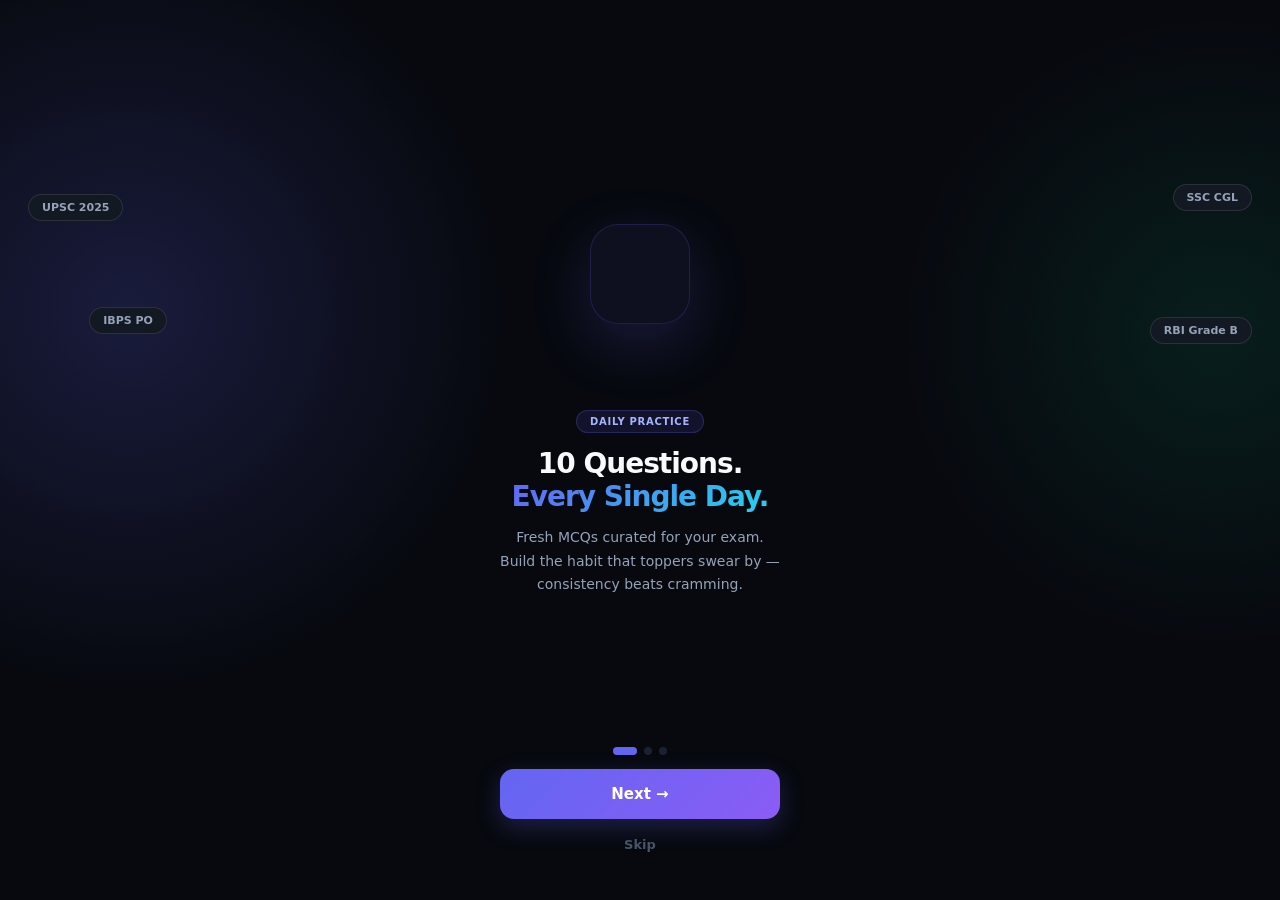
==== commit 5462e6e9: "Add files via upload" ====
--- a/index.html
+++ b/index.html
@@ -7,7 +7,7 @@
 <meta name="apple-mobile-web-app-capable" content="yes"/>
 <meta name="apple-mobile-web-app-title" content="Micro Mock"/>
 <title>Micro Mock — Daily MCQ Practice</title>
-<link rel="stylesheet" href="style.css?v=3"/>
+<link rel="stylesheet" href="style.css?v=10"/>
 </head>
 <body>
 
@@ -27,7 +27,7 @@
     <div class="chat-handle"></div>
     <div class="chat-hdr">
       <div class="chat-hdr-left">
-        <div class="ai-av spark-chat-av" id="spark-chat-av"></div>
+        <div class="ai-av" id="spark-chat-av"><svg width="18" height="18" viewBox="0 0 24 24" fill="none" stroke="white" stroke-width="2"><path d="M12 2a10 10 0 1 0 0 20A10 10 0 0 0 12 2z"/><path d="M12 8v4l3 3"/></svg></div>
         <div><div class="chat-title">Prep Assistant</div><div class="chat-sub">Powered by Groq AI</div></div>
       </div>
       <div style="display:flex;align-items:center;gap:8px">
@@ -58,7 +58,7 @@
   </div>
 </div>
 
-<!-- SPLASH (loading) -->
+<!-- SPLASH -->
 <div class="pg on" id="sp">
   <div class="orb orb1"></div><div class="orb orb2"></div>
   <div class="sp-wrap">
@@ -83,7 +83,6 @@
 <!-- ONBOARDING SLIDES -->
 <div class="pg" id="on">
   <div class="ob-slides" id="ob-slides">
-
     <!-- Slide 1 -->
     <div class="ob-slide">
       <div class="ob-orb1"></div><div class="ob-orb2"></div>
@@ -102,76 +101,43 @@
         <p class="ob-p">Fresh MCQs curated for your exam. Build the habit that toppers swear by — consistency beats cramming.</p>
       </div>
     </div>
-
     <!-- Slide 2 -->
     <div class="ob-slide">
       <div class="ob-orb1" style="background:radial-gradient(circle,rgba(16,185,129,.2),transparent 70%)"></div>
       <div class="ob-orb2" style="background:radial-gradient(circle,rgba(99,102,241,.15),transparent 70%)"></div>
       <div class="ob-art">
         <div class="ob-chat-demo">
-          <div class="ob-chat-msg ai">
-            <div class="ob-chat-av">⚡</div>
-            <div class="ob-chat-bubble">Article 21 guarantees the right to life and personal liberty...</div>
-          </div>
-          <div class="ob-chat-msg user">
-            <div class="ob-chat-bubble user">Give me a memory trick!</div>
-            <div class="ob-chat-av">👤</div>
-          </div>
-          <div class="ob-chat-msg ai">
-            <div class="ob-chat-av">⚡</div>
-            <div class="ob-chat-bubble">Think "21 = Life" — you need life to do anything at 21 🎯</div>
-          </div>
+          <div class="ob-chat-msg ai"><div class="ob-chat-av">⚡</div><div class="ob-chat-bubble">Article 21 guarantees the right to life and personal liberty...</div></div>
+          <div class="ob-chat-msg user"><div class="ob-chat-bubble user">Give me a memory trick!</div><div class="ob-chat-av">👤</div></div>
+          <div class="ob-chat-msg ai"><div class="ob-chat-av">⚡</div><div class="ob-chat-bubble">Think "21 = Life" — you need life to do anything at 21 🎯</div></div>
         </div>
       </div>
       <div class="ob-content">
         <div class="ob-badge" style="background:rgba(16,185,129,.12);border-color:rgba(16,185,129,.25);color:#6EE7B7">AI Tutor</div>
         <h1 class="ob-h">Stuck? Just<br/><span style="background:linear-gradient(135deg,#10B981,#22D3EE);-webkit-background-clip:text;-webkit-text-fill-color:transparent">Ask the AI.</span></h1>
-        <p class="ob-p">Get instant explanations, memory tricks, and topic breakdowns. Like a personal tutor, but free and always available.</p>
-      </div>
-    </div>
-
+        <p class="ob-p">Get instant explanations, memory tricks and topic breakdowns. Like a personal tutor — free and always available.</p>
+      </div>
+    </div>
     <!-- Slide 3 -->
     <div class="ob-slide">
       <div class="ob-orb1" style="background:radial-gradient(circle,rgba(245,158,11,.18),transparent 70%)"></div>
       <div class="ob-orb2" style="background:radial-gradient(circle,rgba(99,102,241,.12),transparent 70%)"></div>
       <div class="ob-art">
         <div class="ob-leaderboard-demo">
-          <div class="ob-lb-row gold">
-            <span class="ob-lb-rank">🥇</span>
-            <div class="ob-lb-av" style="background:linear-gradient(135deg,#6366F1,#8B5CF6)"></div>
-            <div class="ob-lb-info"><div class="ob-lb-name">Rahul S.</div><div class="ob-lb-score">9/10</div></div>
-            <div class="ob-lb-xp">+92 XP</div>
-          </div>
-          <div class="ob-lb-row silver">
-            <span class="ob-lb-rank">🥈</span>
-            <div class="ob-lb-av" style="background:linear-gradient(135deg,#10B981,#22D3EE)"></div>
-            <div class="ob-lb-info"><div class="ob-lb-name">Priya M.</div><div class="ob-lb-score">8/10</div></div>
-            <div class="ob-lb-xp">+82 XP</div>
-          </div>
-          <div class="ob-lb-row you">
-            <span class="ob-lb-rank">🎯</span>
-            <div class="ob-lb-av" style="background:linear-gradient(135deg,#F59E0B,#D97706)"></div>
-            <div class="ob-lb-info"><div class="ob-lb-name">You</div><div class="ob-lb-score">?/10</div></div>
-            <div class="ob-lb-xp">Soon!</div>
-          </div>
+          <div class="ob-lb-row gold"><span class="ob-lb-rank">🥇</span><div class="ob-lb-av" style="background:linear-gradient(135deg,#6366F1,#8B5CF6)"></div><div class="ob-lb-info"><div class="ob-lb-name">Rahul S.</div><div class="ob-lb-score">9/10</div></div><div class="ob-lb-xp">+92 XP</div></div>
+          <div class="ob-lb-row silver"><span class="ob-lb-rank">🥈</span><div class="ob-lb-av" style="background:linear-gradient(135deg,#10B981,#22D3EE)"></div><div class="ob-lb-info"><div class="ob-lb-name">Priya M.</div><div class="ob-lb-score">8/10</div></div><div class="ob-lb-xp">+82 XP</div></div>
+          <div class="ob-lb-row you"><span class="ob-lb-rank">🎯</span><div class="ob-lb-av" style="background:linear-gradient(135deg,#F59E0B,#D97706)"></div><div class="ob-lb-info"><div class="ob-lb-name">You</div><div class="ob-lb-score">?/10</div></div><div class="ob-lb-xp">Soon!</div></div>
         </div>
       </div>
       <div class="ob-content">
         <div class="ob-badge" style="background:rgba(245,158,11,.12);border-color:rgba(245,158,11,.25);color:#FCD34D">Leaderboard</div>
         <h1 class="ob-h">Compete.<br/><span style="background:linear-gradient(135deg,#F59E0B,#F97316);-webkit-background-clip:text;-webkit-text-fill-color:transparent">Prove It.</span></h1>
-        <p class="ob-p">Rank against aspirants across India. Earn XP, climb the board, and show your family the proof of your preparation.</p>
-      </div>
-    </div>
-
-  </div>
-
-  <!-- Dots & CTA -->
+        <p class="ob-p">Rank against aspirants across India. Earn XP, climb the board and show your family the proof of your preparation.</p>
+      </div>
+    </div>
+  </div>
   <div class="ob-footer">
-    <div class="ob-dots">
-      <div class="ob-d on" id="od0"></div>
-      <div class="ob-d" id="od1"></div>
-      <div class="ob-d" id="od2"></div>
-    </div>
+    <div class="ob-dots"><div class="ob-d on" id="od0"></div><div class="ob-d" id="od1"></div><div class="ob-d" id="od2"></div></div>
     <button class="btn btn-p ob-next-btn" id="ob-next-btn" onclick="obNext()">Next →</button>
     <button class="ob-skip" onclick="go('lg')">Skip</button>
   </div>
@@ -199,7 +165,6 @@
       <button class="atab on" onclick="stab('social')">Google</button>
       <button class="atab" onclick="stab('email')">Email</button>
     </div>
-    <!-- Google Tab -->
     <div class="aform on" id="tab-social">
       <a class="social-btn" href="https://xkijsokwttuypxcgppbe.supabase.co/auth/v1/authorize?provider=google&redirect_to=https://zeet3283.github.io/Micro-Mock/">
         <svg width="18" height="18" viewBox="0 0 24 24"><path fill="#4285F4" d="M22.56 12.25c0-.78-.07-1.53-.2-2.25H12v4.26h5.92c-.26 1.37-1.04 2.53-2.21 3.31v2.77h3.57c2.08-1.92 3.28-4.74 3.28-8.09z"/><path fill="#34A853" d="M12 23c2.97 0 5.46-.98 7.28-2.66l-3.57-2.77c-.98.66-2.23 1.06-3.71 1.06-2.86 0-5.29-1.93-6.16-4.53H2.18v2.84C3.99 20.53 7.7 23 12 23z"/><path fill="#FBBC05" d="M5.84 14.09c-.22-.66-.35-1.36-.35-2.09s.13-1.43.35-2.09V7.07H2.18C1.43 8.55 1 10.22 1 12s.43 3.45 1.18 4.93l3.66-2.84z"/><path fill="#EA4335" d="M12 5.38c1.62 0 3.06.56 4.21 1.64l3.15-3.15C17.45 2.09 14.97 1 12 1 7.7 1 3.99 3.47 2.18 7.07l3.66 2.84c.87-2.6 3.3-4.53 6.16-4.53z"/></svg>
@@ -207,7 +172,6 @@
       </a>
       <p style="font-size:12px;color:var(--t3);text-align:center;margin-top:10px">✅ Recommended — fastest sign in</p>
     </div>
-    <!-- Email Tab -->
     <div class="aform" id="tab-email">
       <div class="inp-w"><div class="inp-ic"><svg width="16" height="16" viewBox="0 0 24 24" fill="none" stroke="white" stroke-width="2"><path d="M4 4h16c1.1 0 2 .9 2 2v12c0 1.1-.9 2-2 2H4c-1.1 0-2-.9-2-2V6c0-1.1.9-2 2-2z"/><polyline points="22,6 12,12 2,6"/></svg></div><input class="inp" id="em-inp" type="email" placeholder="your@email.com"/></div>
       <div class="inp-w"><div class="inp-ic"><svg width="16" height="16" viewBox="0 0 24 24" fill="none" stroke="white" stroke-width="2"><rect x="3" y="11" width="18" height="11" rx="2"/><path d="M7 11V7a5 5 0 0 1 10 0v4"/></svg></div><input class="inp" id="pw-inp" type="password" placeholder="Password (min 6 chars)"/></div>
@@ -218,7 +182,7 @@
   </div>
 </div>
 
-<!-- ONBOARD PROFILE SETUP -->
+<!-- PROFILE SETUP -->
 <div class="pg" id="ob" style="justify-content:center;padding:24px">
   <div style="width:100%;max-width:380px">
     <div class="label" style="margin-bottom:6px">Quick Setup</div>
@@ -236,52 +200,26 @@
   </div>
 </div>
 
-<!-- MCQ GENERATOR (rendered by JS) -->
+<!-- SCREENS (rendered by JS) -->
+<div class="pg" id="hm" style="justify-content:flex-start"></div>
+<div class="pg" id="qz" style="justify-content:flex-start"></div>
+<div class="pg" id="rs" style="justify-content:center;padding:20px;align-items:center"></div>
+<div class="pg" id="lb" style="justify-content:flex-start"></div>
+<div class="pg" id="pf" style="justify-content:flex-start"></div>
 <div class="pg" id="mg" style="justify-content:flex-start"></div>
-
-<!-- HOME (rendered by JS) -->
-<div class="pg" id="hm" style="justify-content:flex-start"></div>
-
-<!-- QUIZ (rendered by JS) -->
-<div class="pg" id="qz" style="justify-content:flex-start"></div>
-
-<!-- RESULTS (rendered by JS) -->
-<div class="pg" id="rs" style="justify-content:center;padding:20px;align-items:center"></div>
-
-<!-- LEADERBOARD (rendered by JS) -->
-<div class="pg" id="lb" style="justify-content:flex-start"></div>
-
-<!-- PROFILE (rendered by JS) -->
-<div class="pg" id="pf" style="justify-content:flex-start"></div>
+<div class="pg" id="pyq" style="justify-content:flex-start"></div>
+<div class="pg" id="adm" style="justify-content:flex-start"></div>
 
 <script>
-// ── ONBOARDING SLIDER ──
-var obIdx = 0;
-var obTotal = 3;
-
+var obIdx = 0, obTotal = 3;
 function obNext() {
   obIdx++;
   if (obIdx >= obTotal) { go('lg'); return; }
-  var slides = document.getElementById('ob-slides');
-  slides.style.transform = 'translateX(-' + (obIdx * 33.333) + '%)';
-  for (var i = 0; i < obTotal; i++) {
-    var d = document.getElementById('od' + i);
-    if (d) d.classList.toggle('on', i === obIdx);
-  }
-  var btn = document.getElementById('ob-next-btn');
-  if (btn) btn.textContent = obIdx === obTotal - 1 ? 'Get Started →' : 'Next →';
+  document.getElementById('ob-slides').style.transform = 'translateX(-' + (obIdx * 33.333) + '%)';
+  for (var i = 0; i < obTotal; i++) { var d = document.getElementById('od' + i); if (d) d.classList.toggle('on', i === obIdx); }
+  var btn = document.getElementById('ob-next-btn'); if (btn) btn.textContent = obIdx === obTotal - 1 ? 'Get Started →' : 'Next →';
 }
 </script>
-<script src="app.js?v=6"></script>
-<script>
-// Init Spark in HTML-rendered locations (after app.js loads sparkSVG)
-document.addEventListener('DOMContentLoaded', function() {
-  // Chat avatar
-  var chatAv = document.getElementById('spark-chat-av');
-  if (chatAv && typeof sparkSVG === 'function') chatAv.innerHTML = sparkSVG('neutral', 36);
-  // Onboarding slide 1
-  var ob1 = document.getElementById('spark-ob1');
-  if (ob1 && typeof sparkSVG === 'function') ob1.innerHTML = sparkSVG('happy', 72);
-});
-</script>
+<script src="app.js?v=10"></script>
+</body>
 </html>
--- a/style.css
+++ b/style.css
@@ -76,6 +76,50 @@
 .sp-dot { width: 7px; height: 7px; border-radius: 50%; background: var(--s3); animation: dp 1.4s ease-in-out infinite; }
 .sp-dot:nth-child(2) { animation-delay: .18s; } .sp-dot:nth-child(3) { animation-delay: .36s; }
 @keyframes dp { 0%,60%,100% { background: var(--s3); transform: scale(1); } 30% { background: var(--brand); transform: scale(1.5); } }
+
+/* ── ONBOARDING SLIDES ── */
+#on { background: var(--bg); position: relative; overflow: hidden; justify-content: space-between; }
+.ob-slides { display: flex; width: 300%; transition: transform .45s cubic-bezier(.4,0,.2,1); flex: 1; }
+.ob-slide { width: 33.333%; flex-shrink: 0; display: flex; flex-direction: column; align-items: center; justify-content: center; padding: 48px 28px 0; position: relative; overflow: hidden; }
+.ob-orb1 { position: absolute; top: -10%; left: -20%; width: 60vw; height: 60vw; background: radial-gradient(circle, rgba(99,102,241,.2), transparent 70%); border-radius: 50%; pointer-events: none; }
+.ob-orb2 { position: absolute; bottom: 10%; right: -20%; width: 50vw; height: 50vw; background: radial-gradient(circle, rgba(16,185,129,.12), transparent 70%); border-radius: 50%; pointer-events: none; }
+.ob-art { width: 100%; display: flex; align-items: center; justify-content: center; margin-bottom: 36px; position: relative; z-index: 1; min-height: 200px; }
+.ob-icon-ring { width: 100px; height: 100px; border-radius: 28px; display: flex; align-items: center; justify-content: center; background: rgba(99,102,241,.08); border: 1.5px solid rgba(99,102,241,.2); box-shadow: 0 20px 60px rgba(99,102,241,.2); animation: breathe 3s ease-in-out infinite; position: relative; z-index: 2; }
+.ob-floating-pills { position: absolute; width: 100%; height: 100%; pointer-events: none; }
+.ob-pill { position: absolute; background: var(--s2); border: 1px solid var(--bd2); border-radius: 20px; padding: 6px 13px; font-size: 11px; font-weight: 700; color: var(--t2); animation: floatPill 4s ease-in-out infinite; white-space: nowrap; }
+.ob-pill:nth-child(1) { top: 10%; left: 0%; }
+.ob-pill:nth-child(2) { top: 5%; right: 0%; }
+.ob-pill:nth-child(3) { bottom: 20%; left: 5%; }
+.ob-pill:nth-child(4) { bottom: 15%; right: 0%; }
+@keyframes floatPill { 0%,100% { transform: translateY(0); } 50% { transform: translateY(-8px); } }
+.ob-chat-demo { display: flex; flex-direction: column; gap: 10px; width: 100%; max-width: 300px; }
+.ob-chat-msg { display: flex; gap: 8px; align-items: flex-end; }
+.ob-chat-msg.user { flex-direction: row-reverse; }
+.ob-chat-av { width: 28px; height: 28px; border-radius: 50%; background: linear-gradient(135deg, var(--brand), var(--brand2)); display: flex; align-items: center; justify-content: center; font-size: 13px; flex-shrink: 0; }
+.ob-chat-bubble { padding: 10px 13px; border-radius: 14px; font-size: 12px; line-height: 1.55; max-width: 200px; }
+.ob-chat-msg.ai .ob-chat-bubble { background: var(--s2); color: var(--t1); border-radius: 4px 14px 14px 14px; }
+.ob-chat-msg.user .ob-chat-bubble { background: linear-gradient(135deg, var(--brand), var(--brand2)); color: #fff; border-radius: 14px 4px 14px 14px; }
+.ob-leaderboard-demo { display: flex; flex-direction: column; gap: 8px; width: 100%; max-width: 300px; }
+.ob-lb-row { display: flex; align-items: center; gap: 10px; background: var(--s1); border: 1px solid var(--bd); border-radius: 13px; padding: 11px 13px; }
+.ob-lb-row.gold { border-color: rgba(245,158,11,.3); background: rgba(245,158,11,.06); }
+.ob-lb-row.you { border-color: rgba(99,102,241,.3); background: rgba(99,102,241,.06); animation: pulseRow 2s ease-in-out infinite; }
+@keyframes pulseRow { 0%,100% { opacity: 1; } 50% { opacity: .7; } }
+.ob-lb-rank { font-size: 18px; flex-shrink: 0; }
+.ob-lb-av { width: 32px; height: 32px; border-radius: 50%; flex-shrink: 0; }
+.ob-lb-name { font-size: 13px; font-weight: 700; }
+.ob-lb-score { font-size: 11px; color: var(--t3); margin-top: 1px; }
+.ob-lb-xp { font-size: 12px; font-weight: 800; color: var(--cyan); }
+.ob-content { text-align: center; position: relative; z-index: 1; }
+.ob-badge { display: inline-block; background: rgba(99,102,241,.12); border: 1px solid rgba(99,102,241,.25); border-radius: 20px; padding: 5px 13px; font-size: 10px; font-weight: 700; letter-spacing: .7px; color: #A5B4FC; text-transform: uppercase; margin-bottom: 14px; }
+.ob-h { font-size: 28px; font-weight: 900; letter-spacing: -1px; line-height: 1.2; margin-bottom: 12px; }
+.ob-p { font-size: 14px; color: var(--t2); line-height: 1.7; max-width: 280px; margin: 0 auto; }
+.ob-footer { padding: 24px 28px 44px; display: flex; flex-direction: column; align-items: center; gap: 14px; width: 100%; }
+.ob-dots { display: flex; gap: 7px; }
+.ob-d { width: 8px; height: 8px; border-radius: 4px; background: var(--s3); transition: all .3s; }
+.ob-d.on { width: 24px; background: var(--brand); }
+.ob-next-btn { max-width: 280px; }
+.ob-skip { background: none; border: none; color: var(--t3); font-size: 13px; font-weight: 600; cursor: pointer; font-family: inherit; padding: 4px; }
+.ob-skip:active { color: var(--t2); }
 
 /* ── LOGIN ── */
 #lg { background: var(--bg); justify-content: flex-end; position: relative; overflow: hidden; }
@@ -95,7 +139,7 @@
 .social-btn { display: flex; align-items: center; justify-content: center; gap: 10px; background: var(--s2); border: 1.5px solid var(--bd2); border-radius: 13px; padding: 14px; font-size: 14px; font-weight: 700; cursor: pointer; color: var(--t1); font-family: inherit; transition: all .15s; width: 100%; text-decoration: none; margin-bottom: 10px; }
 .social-btn:active { transform: scale(.97); }
 
-/* ── ONBOARD ── */
+/* ── ONBOARD PROFILE ── */
 .exam-grid { display: grid; grid-template-columns: 1fr 1fr; gap: 12px; margin: 16px 0 22px; }
 .exam-card { background: var(--s1); border: 2px solid var(--bd); border-radius: var(--r); padding: 18px 12px; text-align: center; cursor: pointer; transition: all .2s; }
 .exam-card:active { transform: scale(.96); }
@@ -181,6 +225,8 @@
 .res-glow { position: absolute; top: 50%; left: 50%; transform: translate(-50%,-50%); width: 180px; height: 180px; background: radial-gradient(circle, rgba(99,102,241,.18), transparent 70%); pointer-events: none; }
 .res-av { width: 64px; height: 64px; border-radius: 50%; overflow: hidden; border: 3px solid var(--brand); margin: 0 auto 14px; position: relative; z-index: 1; }
 .res-av img { width: 100%; height: 100%; object-fit: cover; }
+.spark-res-av { width: 72px; height: 72px; border-radius: 20px; margin: 0 auto 14px; position: relative; z-index: 1; overflow: visible; animation: sparkPop .5s cubic-bezier(.34,1.56,.64,1); }
+@keyframes sparkPop { 0% { transform: scale(0); } 100% { transform: scale(1); } }
 .res-score { font-size: 48px; font-weight: 900; letter-spacing: -2px; position: relative; z-index: 1; line-height: 1; }
 .res-score span { font-size: 22px; font-weight: 600; color: var(--t3); }
 .res-title { font-size: 20px; font-weight: 900; margin-top: 6px; margin-bottom: 4px; position: relative; z-index: 1; }
@@ -266,6 +312,21 @@
 .uf { display: flex; align-items: center; gap: 9px; font-size: 13px; color: #C4B5FD; }
 .uf-ck { width: 19px; height: 19px; background: rgba(16,185,129,.18); border-radius: 6px; display: flex; align-items: center; justify-content: center; flex-shrink: 0; }
 
+/* ── GENERATED QUIZ HISTORY (profile) ── */
+.gen-hist-section { margin-bottom: 18px; }
+.gen-hist-hdr { display: flex; align-items: center; justify-content: space-between; margin-bottom: 12px; }
+.gen-hist-title { font-size: 15px; font-weight: 800; }
+.gen-hist-list { display: flex; flex-direction: column; gap: 10px; }
+.gen-hist-card { background: var(--s1); border: 1px solid var(--bd); border-radius: var(--r); padding: 14px 16px; display: flex; align-items: center; gap: 12px; cursor: pointer; transition: all .2s; }
+.gen-hist-card:active { transform: scale(.98); border-color: rgba(99,102,241,.3); }
+.gen-hist-icon { width: 40px; height: 40px; border-radius: 12px; background: rgba(99,102,241,.1); display: flex; align-items: center; justify-content: center; font-size: 18px; flex-shrink: 0; }
+.gen-hist-info { flex: 1; }
+.gen-hist-name { font-size: 13px; font-weight: 700; margin-bottom: 3px; }
+.gen-hist-meta { font-size: 11px; color: var(--t3); }
+.gen-hist-score { text-align: right; }
+.gen-hist-val { font-size: 16px; font-weight: 900; color: var(--cyan); }
+.gen-hist-lbl { font-size: 10px; color: var(--t3); margin-top: 2px; }
+
 /* ── AI CHATBOT ── */
 .ai-fab { position: fixed; bottom: 80px; right: 18px; z-index: 200; width: 52px; height: 52px; background: linear-gradient(135deg, var(--brand), var(--brand2)); border-radius: 50%; display: flex; align-items: center; justify-content: center; cursor: pointer; box-shadow: 0 8px 24px rgba(99,102,241,.45); border: none; transition: transform .2s; animation: fab-glow 3s ease-in-out infinite; }
 @keyframes fab-glow { 0%,100% { box-shadow: 0 8px 24px rgba(99,102,241,.45); } 50% { box-shadow: 0 12px 36px rgba(99,102,241,.7); } }
@@ -281,6 +342,7 @@
 .chat-hdr { padding: 14px 18px 12px; display: flex; align-items: center; justify-content: space-between; border-bottom: 1px solid var(--bd); }
 .chat-hdr-left { display: flex; align-items: center; gap: 10px; }
 .ai-av { width: 36px; height: 36px; background: linear-gradient(135deg, var(--brand), var(--brand2)); border-radius: 50%; display: flex; align-items: center; justify-content: center; flex-shrink: 0; }
+.spark-chat-av { width: 36px; height: 36px; border-radius: 10px; overflow: hidden; flex-shrink: 0; display: flex; align-items: center; justify-content: center; }
 .chat-title { font-size: 15px; font-weight: 800; }
 .chat-sub { font-size: 11px; color: var(--t3); margin-top: 1px; }
 .chat-limit { font-size: 11px; color: var(--t3); background: var(--s2); border-radius: 20px; padding: 4px 10px; font-weight: 600; }
@@ -309,79 +371,78 @@
 .qchip { background: var(--s2); border: 1px solid var(--bd2); border-radius: 20px; padding: 6px 12px; font-size: 12px; font-weight: 600; color: var(--t2); cursor: pointer; white-space: nowrap; transition: all .2s; font-family: inherit; }
 .qchip:active { background: rgba(99,102,241,.15); color: #A5B4FC; }
 
-/* ── ONBOARDING SLIDES ── */
-#on { background: var(--bg); position: relative; overflow: hidden; justify-content: space-between; }
-
-.ob-slides { display: flex; width: 300%; transition: transform .45s cubic-bezier(.4,0,.2,1); flex: 1; }
-
-.ob-slide { width: 33.333%; flex-shrink: 0; display: flex; flex-direction: column; align-items: center; justify-content: center; padding: 48px 28px 0; position: relative; overflow: hidden; }
-
-.ob-orb1 { position: absolute; top: -10%; left: -20%; width: 60vw; height: 60vw; background: radial-gradient(circle, rgba(99,102,241,.2), transparent 70%); border-radius: 50%; pointer-events: none; }
-.ob-orb2 { position: absolute; bottom: 10%; right: -20%; width: 50vw; height: 50vw; background: radial-gradient(circle, rgba(16,185,129,.12), transparent 70%); border-radius: 50%; pointer-events: none; }
-
-/* Art area */
-.ob-art { width: 100%; display: flex; align-items: center; justify-content: center; margin-bottom: 36px; position: relative; z-index: 1; min-height: 200px; }
-
-.ob-icon-ring { width: 100px; height: 100px; border-radius: 28px; display: flex; align-items: center; justify-content: center; background: rgba(99,102,241,.1); border: 1.5px solid rgba(99,102,241,.25); box-shadow: 0 20px 60px rgba(99,102,241,.25); animation: breathe 3s ease-in-out infinite; position: relative; z-index: 2; }
-
-.ob-floating-pills { position: absolute; width: 100%; height: 100%; pointer-events: none; }
-.ob-pill { position: absolute; background: var(--s2); border: 1px solid var(--bd2); border-radius: 20px; padding: 6px 13px; font-size: 11px; font-weight: 700; color: var(--t2); animation: floatPill 4s ease-in-out infinite; white-space: nowrap; }
-.ob-pill:nth-child(1) { top: 10%; left: 0%; }
-.ob-pill:nth-child(2) { top: 5%; right: 0%; }
-.ob-pill:nth-child(3) { bottom: 20%; left: 5%; }
-.ob-pill:nth-child(4) { bottom: 15%; right: 0%; }
-@keyframes floatPill { 0%,100% { transform: translateY(0); } 50% { transform: translateY(-8px); } }
-
-/* Chat demo */
-.ob-chat-demo { display: flex; flex-direction: column; gap: 10px; width: 100%; max-width: 300px; }
-.ob-chat-msg { display: flex; gap: 8px; align-items: flex-end; }
-.ob-chat-msg.user { flex-direction: row-reverse; }
-.ob-chat-av { width: 28px; height: 28px; border-radius: 50%; background: linear-gradient(135deg, var(--brand), var(--brand2)); display: flex; align-items: center; justify-content: center; font-size: 13px; flex-shrink: 0; }
-.ob-chat-bubble { padding: 10px 13px; border-radius: 14px; font-size: 12px; line-height: 1.55; max-width: 200px; }
-.ob-chat-msg.ai .ob-chat-bubble { background: var(--s2); color: var(--t1); border-radius: 4px 14px 14px 14px; }
-.ob-chat-msg.user .ob-chat-bubble { background: linear-gradient(135deg, var(--brand), var(--brand2)); color: #fff; border-radius: 14px 4px 14px 14px; }
-
-/* Leaderboard demo */
-.ob-leaderboard-demo { display: flex; flex-direction: column; gap: 8px; width: 100%; max-width: 300px; }
-.ob-lb-row { display: flex; align-items: center; gap: 10px; background: var(--s1); border: 1px solid var(--bd); border-radius: 13px; padding: 11px 13px; }
-.ob-lb-row.gold { border-color: rgba(245,158,11,.3); background: rgba(245,158,11,.06); }
-.ob-lb-row.you { border-color: rgba(99,102,241,.3); background: rgba(99,102,241,.06); animation: pulseRow 2s ease-in-out infinite; }
-@keyframes pulseRow { 0%,100% { opacity: 1; } 50% { opacity: .7; } }
-.ob-lb-rank { font-size: 18px; flex-shrink: 0; }
-.ob-lb-av { width: 32px; height: 32px; border-radius: 50%; flex-shrink: 0; }
-.ob-lb-info { flex: 1; }
-.ob-lb-name { font-size: 13px; font-weight: 700; }
-.ob-lb-score { font-size: 11px; color: var(--t3); margin-top: 1px; }
-.ob-lb-xp { font-size: 12px; font-weight: 800; color: var(--cyan); }
-
-/* Content */
-.ob-content { text-align: center; position: relative; z-index: 1; }
-.ob-badge { display: inline-block; background: rgba(99,102,241,.12); border: 1px solid rgba(99,102,241,.25); border-radius: 20px; padding: 5px 13px; font-size: 10px; font-weight: 700; letter-spacing: .7px; color: #A5B4FC; text-transform: uppercase; margin-bottom: 14px; }
-.ob-h { font-size: 28px; font-weight: 900; letter-spacing: -1px; line-height: 1.2; margin-bottom: 12px; }
-.ob-p { font-size: 14px; color: var(--t2); line-height: 1.7; max-width: 280px; margin: 0 auto; }
-
-/* Footer */
-.ob-footer { padding: 24px 28px 44px; display: flex; flex-direction: column; align-items: center; gap: 14px; width: 100%; }
-.ob-dots { display: flex; gap: 7px; }
-.ob-d { width: 8px; height: 8px; border-radius: 4px; background: var(--s3); transition: all .3s; }
-.ob-d.on { width: 24px; background: var(--brand); }
-.ob-next-btn { max-width: 280px; }
-.ob-skip { background: none; border: none; color: var(--t3); font-size: 13px; font-weight: 600; cursor: pointer; font-family: inherit; padding: 4px; }
-.ob-skip:active { color: var(--t2); }
-
-/* Fix stab for 2-tab auth */
-.atabs { display: flex; background: var(--s2); border-radius: 11px; padding: 3px; margin-bottom: 18px; }
-
 /* ── SPARK MASCOT ── */
 .spark-greet-wrap { display: flex; flex-direction: column; align-items: center; gap: 6px; }
 .spark-greet-mascot { animation: sparkBob 3s ease-in-out infinite; }
 @keyframes sparkBob { 0%,100% { transform: translateY(0) rotate(-3deg); } 50% { transform: translateY(-6px) rotate(3deg); } }
 
-.spark-res-av { width: 72px; height: 72px; border-radius: 50%; overflow: visible; margin: 0 auto 14px; position: relative; z-index: 1; animation: sparkPop .5s cubic-bezier(.34,1.56,.64,1); }
-@keyframes sparkPop { 0% { transform: scale(0); } 100% { transform: scale(1); } }
-
-.spark-chat-av { width: 36px; height: 36px; border-radius: 50%; overflow: hidden; flex-shrink: 0; display: flex; align-items: center; justify-content: center; }
-.spark-chat-av svg { border-radius: 10px; }
-
-.ob-icon-ring { width: 100px; height: 100px; border-radius: 28px; display: flex; align-items: center; justify-content: center; background: rgba(99,102,241,.08); border: 1.5px solid rgba(99,102,241,.2); box-shadow: 0 20px 60px rgba(99,102,241,.2); animation: breathe 3s ease-in-out infinite; position: relative; z-index: 2; }
-          
+/* ── MCQ GENERATOR ── */
+.gen-badge { background: rgba(16,185,129,.1); border: 1px solid rgba(16,185,129,.22); border-radius: 20px; padding: 4px 11px; font-size: 11px; font-weight: 700; color: #6EE7B7; }
+.mg-body { flex: 1; padding: 18px 18px 110px; overflow-y: auto; }
+.mg-hero { text-align: center; padding: 16px 0 24px; }
+.mg-spark { display: inline-block; animation: sparkBob 3s ease-in-out infinite; margin-bottom: 12px; }
+.mg-hero-t { font-size: 20px; font-weight: 900; letter-spacing: -.4px; margin-bottom: 6px; }
+.mg-hero-s { font-size: 13px; color: var(--t2); margin-bottom: 14px; }
+.mg-trial-chip { display: inline-block; background: rgba(99,102,241,.1); border: 1px solid rgba(99,102,241,.22); border-radius: 20px; padding: 5px 14px; font-size: 12px; font-weight: 700; color: #A5B4FC; }
+.mg-tabs { display: flex; background: var(--s2); border-radius: 13px; padding: 4px; margin-bottom: 16px; gap: 4px; }
+.mg-tab { flex: 1; padding: 10px 6px; border-radius: 10px; border: none; font-size: 12px; font-weight: 700; cursor: pointer; transition: all .2s; background: transparent; color: var(--t3); font-family: inherit; }
+.mg-tab.on { background: var(--brand); color: #fff; box-shadow: 0 4px 12px rgba(99,102,241,.3); }
+.mg-input-box { background: var(--s1); border: 2px dashed var(--bd2); border-radius: 16px; padding: 28px 20px; text-align: center; margin-bottom: 16px; min-height: 140px; display: flex; align-items: center; justify-content: center; flex-direction: column; transition: border .2s; }
+.mg-input-box:active { border-color: var(--brand); }
+.mg-clear-btn { background: rgba(244,63,94,.08); border: 1px solid rgba(244,63,94,.2); border-radius: 8px; color: #FDA4AF; font-size: 11px; font-weight: 700; padding: 5px 10px; cursor: pointer; margin-top: 10px; font-family: inherit; }
+.mg-textarea { width: 100%; background: var(--s1); border: 2px solid var(--bd2); border-radius: 16px; padding: 16px; font-size: 14px; color: var(--t1); resize: none; outline: none; font-family: inherit; min-height: 160px; line-height: 1.6; margin-bottom: 16px; transition: border .2s; }
+.mg-textarea:focus { border-color: var(--brand); }
+.mg-count-row { display: flex; align-items: center; justify-content: space-between; margin-bottom: 16px; }
+.mg-count-btns { display: flex; gap: 6px; }
+.mg-cnt { width: 38px; height: 38px; background: var(--s2); border: 1.5px solid var(--bd2); border-radius: 10px; font-size: 12px; font-weight: 800; color: var(--t2); cursor: pointer; font-family: inherit; transition: all .2s; }
+.mg-cnt.on { background: rgba(99,102,241,.15); border-color: var(--brand); color: #A5B4FC; }
+.mg-loading { text-align: center; padding: 40px 20px; }
+.mg-loading-spark { display: inline-block; animation: sparkBob 1.5s ease-in-out infinite; margin-bottom: 16px; }
+.mg-loading-t { font-size: 16px; font-weight: 800; margin-bottom: 6px; }
+.mg-loading-s { font-size: 13px; color: var(--t3); }
+.mg-locked { background: var(--s1); border: 1px solid var(--bd); border-radius: var(--r2); padding: 32px 24px; text-align: center; margin-bottom: 16px; }
+.mg-ready { background: linear-gradient(135deg, rgba(16,185,129,.1), rgba(99,102,241,.08)); border: 1px solid rgba(16,185,129,.25); border-radius: var(--r2); padding: 24px; text-align: center; margin-top: 16px; }
+.mg-ready-spark { display: inline-block; animation: sparkPop .5s cubic-bezier(.34,1.56,.64,1); margin-bottom: 12px; }
+.mg-ready-t { font-size: 18px; font-weight: 900; margin-bottom: 6px; }
+.mg-ready-s { font-size: 13px; color: var(--t2); margin-bottom: 20px; }
+.mg-ready-pills { display: flex; gap: 8px; justify-content: center; flex-wrap: wrap; margin-bottom: 20px; }
+.mg-ready-pill { background: var(--s2); border: 1px solid var(--bd2); border-radius: 20px; padding: 5px 12px; font-size: 12px; font-weight: 600; color: var(--t2); }
+
+/* ── ADMIN PANEL ── */
+.adm-pill { background: var(--s2); border: 1.5px solid var(--bd2); border-radius: 20px; padding: 7px 14px; font-size: 12px; font-weight: 700; color: var(--t2); cursor: pointer; font-family: inherit; transition: all .2s; white-space: nowrap; }
+.adm-pill.on { background: rgba(99,102,241,.15); border-color: var(--brand); color: #A5B4FC; }
+.adm-pill:active { transform: scale(.95); }
+
+/* ── PYQ SECTION ── */
+.pyq-body { flex: 1; padding: 18px 18px 100px; overflow-y: auto; }
+.pyq-hero { text-align: center; padding: 16px 0 22px; }
+.pyq-hero-t { font-size: 20px; font-weight: 900; letter-spacing: -.4px; margin-bottom: 6px; }
+.pyq-hero-s { font-size: 13px; color: var(--t2); }
+
+.pyq-exam-tabs { display: flex; flex-direction: column; gap: 8px; margin-bottom: 22px; }
+.pyq-exam-tab { background: var(--s1); border: 2px solid var(--bd); border-radius: 13px; padding: 14px 16px; font-size: 14px; font-weight: 700; color: var(--t2); cursor: pointer; text-align: left; transition: all .2s; font-family: inherit; width: 100%; }
+.pyq-exam-tab.on { border-color: var(--brand); background: rgba(99,102,241,.08); color: #A5B4FC; }
+.pyq-exam-tab:active { transform: scale(.98); }
+
+.pyq-loading { text-align: center; padding: 40px 20px; display: flex; flex-direction: column; align-items: center; gap: 12px; color: var(--t3); font-size: 13px; }
+.pyq-empty { text-align: center; padding: 48px 20px; }
+
+.pyq-sets-list { display: flex; flex-direction: column; gap: 10px; }
+.pyq-set-card { background: var(--s1); border: 1px solid var(--bd); border-radius: var(--r); padding: 16px; display: flex; align-items: center; gap: 12px; cursor: pointer; transition: all .2s; }
+.pyq-set-card:active { transform: scale(.98); border-color: rgba(99,102,241,.3); }
+.pyq-set-icon { width: 44px; height: 44px; border-radius: 12px; background: rgba(99,102,241,.1); display: flex; align-items: center; justify-content: center; font-size: 20px; flex-shrink: 0; }
+.pyq-set-info { flex: 1; }
+.pyq-set-title { font-size: 15px; font-weight: 800; letter-spacing: -.3px; margin-bottom: 3px; }
+.pyq-set-meta { font-size: 12px; color: var(--t3); }
+.pyq-set-arrow { color: var(--t3); flex-shrink: 0; }
+
+.pyq-quiz-banner { background: rgba(99,102,241,.08); border-bottom: 1px solid rgba(99,102,241,.15); padding: 8px 20px; }
+.pyq-quiz-tag { font-size: 12px; font-weight: 700; color: #A5B4FC; }
+
+/* ── QUICK ACTIONS (replaces dead subject cards) ── */
+.quick-actions-grid { display: grid; grid-template-columns: 1fr 1fr; gap: 10px; margin-bottom: 18px; }
+.qa-card { background: var(--s1); border: 1px solid var(--bd); border-radius: var(--r); padding: 14px; cursor: pointer; transition: all .2s; }
+.qa-card:active { transform: scale(.97); }
+.qa-icon { width: 40px; height: 40px; border-radius: 12px; display: flex; align-items: center; justify-content: center; font-size: 18px; margin-bottom: 10px; }
+.qa-nm { font-size: 13px; font-weight: 800; margin-bottom: 2px; }
+.qa-info { font-size: 11px; color: var(--t3); }
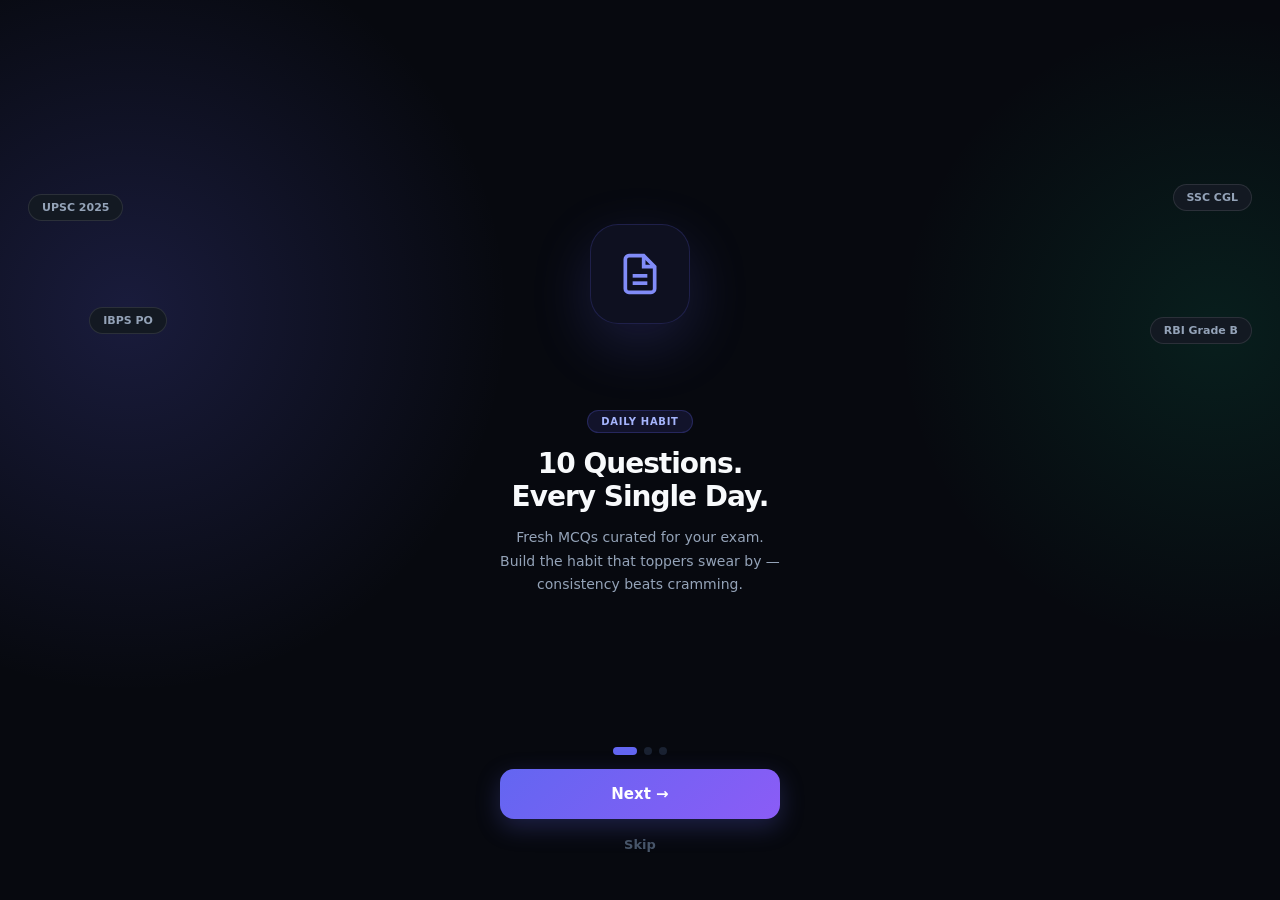
==== commit e40db502: "Add files via upload" ====
--- a/index.html
+++ b/index.html
@@ -1,225 +1,368 @@
 <!DOCTYPE html>
 <html lang="en">
 <head>
-<meta charset="UTF-8"/>
-<meta name="viewport" content="width=device-width,initial-scale=1,maximum-scale=1"/>
-<meta name="theme-color" content="#6366F1"/>
-<meta name="apple-mobile-web-app-capable" content="yes"/>
-<meta name="apple-mobile-web-app-title" content="Micro Mock"/>
-<title>Micro Mock — Daily MCQ Practice</title>
-<link rel="stylesheet" href="style.css?v=10"/>
+  <meta charset="UTF-8">
+  <meta name="viewport" content="width=device-width, initial-scale=1.0, viewport-fit=cover">
+  <!-- CSP: update connect-src when you add your custom domain -->
+  <meta http-equiv="Content-Security-Policy"
+    content="default-src 'self';
+             script-src 'self' 'unsafe-inline' https://cdnjs.cloudflare.com;
+             style-src 'self' 'unsafe-inline';
+             img-src 'self' data: https://api.dicebear.com;
+             connect-src 'self' https://xkijsokwttuypxcgppbe.supabase.co;
+             worker-src https://cdnjs.cloudflare.com blob:;
+             frame-ancestors 'none';
+             base-uri 'self';">
+  <title>Micro Mock — Daily MCQ Practice</title>
+  <link rel="stylesheet" href="style.css">
 </head>
 <body>
 
-<!-- TOAST -->
-<div class="toast" id="toast"><div class="t-inner" id="t-inner"></div></div>
-
-<!-- AI FAB -->
-<button class="ai-fab" id="ai-fab" style="display:none" onclick="openChat()">
-  <svg width="22" height="22" viewBox="0 0 24 24" fill="none" stroke="white" stroke-width="2"><path d="M21 15a2 2 0 0 1-2 2H7l-4 4V5a2 2 0 0 1 2-2h14a2 2 0 0 1 2 2z"/><path d="M8 10h8M8 14h5"/></svg>
-  <span class="badge-count" id="ai-count" style="display:none">3</span>
-</button>
-
-<!-- CHAT DRAWER -->
-<div class="chat-drawer" id="chat-drawer">
-  <div class="chat-overlay" onclick="closeChat()"></div>
-  <div class="chat-panel">
-    <div class="chat-handle"></div>
-    <div class="chat-hdr">
-      <div class="chat-hdr-left">
-        <div class="ai-av" id="spark-chat-av"><svg width="18" height="18" viewBox="0 0 24 24" fill="none" stroke="white" stroke-width="2"><path d="M12 2a10 10 0 1 0 0 20A10 10 0 0 0 12 2z"/><path d="M12 8v4l3 3"/></svg></div>
-        <div><div class="chat-title">Prep Assistant</div><div class="chat-sub">Powered by Groq AI</div></div>
-      </div>
-      <div style="display:flex;align-items:center;gap:8px">
-        <div class="chat-limit" id="chat-limit-badge">3 left</div>
-        <button class="chat-close" onclick="closeChat()">✕</button>
-      </div>
-    </div>
-    <div class="chat-msgs" id="chat-msgs">
-      <div class="ctx-banner" id="ctx-banner" style="display:none">
-        <svg width="14" height="14" viewBox="0 0 24 24" fill="none" stroke="#A5B4FC" stroke-width="2"><circle cx="12" cy="12" r="10"/><line x1="12" y1="8" x2="12" y2="12"/><line x1="12" y1="16" x2="12.01" y2="16"/></svg>
+  <!-- ── TOAST ── -->
+  <div id="toast" class="toast">
+    <div id="t-inner" class="t-inner"></div>
+  </div>
+
+  <!-- ── AI FAB ── -->
+  <button class="ai-fab" id="ai-fab" style="display:none" onclick="openChat()" aria-label="Open AI Tutor">
+    <svg width="22" height="22" viewBox="0 0 24 24" fill="none" stroke="white" stroke-width="2.5">
+      <path d="M12 2a10 10 0 1 0 0 20A10 10 0 0 0 12 2z"/>
+      <path d="M12 8v4l3 3"/>
+    </svg>
+    <div class="badge-count" id="ai-count" style="display:none">3</div>
+  </button>
+
+  <!-- ── CHAT DRAWER ── -->
+  <div id="chat-drawer" class="chat-drawer">
+    <div class="chat-overlay" onclick="closeChat()"></div>
+    <div class="chat-panel">
+      <div class="chat-handle"></div>
+      <div class="chat-hdr">
+        <div class="chat-hdr-left">
+          <div class="ai-av">
+            <svg width="16" height="16" viewBox="0 0 24 24" fill="none" stroke="white" stroke-width="2.5">
+              <path d="M12 2L2 7l10 5 10-5-10-5z"/>
+              <path d="M2 17l10 5 10-5M2 12l10 5 10-5"/>
+            </svg>
+          </div>
+          <div>
+            <div class="chat-title">Prep Assistant</div>
+            <div class="chat-sub">Powered by Groq AI</div>
+          </div>
+        </div>
+        <div style="display:flex;align-items:center;gap:10px">
+          <div class="chat-limit" id="chat-limit-badge">3 left</div>
+          <button class="chat-close" onclick="closeChat()">✕</button>
+        </div>
+      </div>
+      <!-- Context Banner -->
+      <div class="ctx-banner" id="ctx-banner" style="display:none;margin:0 16px 8px">
+        <svg width="13" height="13" viewBox="0 0 24 24" fill="none" stroke="currentColor" stroke-width="2">
+          <circle cx="12" cy="12" r="10"/>
+          <path d="M12 8v4l3 3"/>
+        </svg>
         <span id="ctx-text">Asking about current question</span>
       </div>
-      <div class="quick-chips" id="quick-chips">
-        <button class="qchip" onclick="sendQuick('Explain this question simply')">Explain this</button>
-        <button class="qchip" onclick="sendQuick('Why is this the correct answer?')">Why correct?</button>
-        <button class="qchip" onclick="sendQuick('Give me a memory trick for this')">Memory tip</button>
-        <button class="qchip" onclick="sendQuick('Related topics I should study')">Related topics</button>
-      </div>
-    </div>
-    <div class="chat-foot">
-      <textarea class="chat-inp" id="chat-inp" placeholder="Ask anything about your exam..." rows="1"
-        onkeydown="if(event.key==='Enter'&&!event.shiftKey){event.preventDefault();sendMsg()}"
-        oninput="this.style.height='auto';this.style.height=Math.min(this.scrollHeight,100)+'px'"></textarea>
-      <button class="chat-send" id="chat-send" onclick="sendMsg()">
-        <svg width="18" height="18" viewBox="0 0 24 24" fill="none" stroke="white" stroke-width="2.5"><line x1="22" y1="2" x2="11" y2="13"/><polygon points="22 2 15 22 11 13 2 9 22 2"/></svg>
-      </button>
-    </div>
-  </div>
-</div>
-
-<!-- SPLASH -->
-<div class="pg on" id="sp">
-  <div class="orb orb1"></div><div class="orb orb2"></div>
-  <div class="sp-wrap">
-    <div class="sp-logo">
-      <svg width="80" height="80" viewBox="0 0 72 72" fill="none">
-        <rect width="72" height="72" rx="20" fill="url(#g1)"/>
-        <path d="M40 14L22 40h14l-4 18 22-24H40L42 14z" fill="white"/>
-        <circle cx="52" cy="52" r="12" fill="url(#g2)"/>
-        <path d="M47 52l3 3 5-6" stroke="white" stroke-width="2.5" stroke-linecap="round" stroke-linejoin="round"/>
-        <defs>
-          <linearGradient id="g1" x1="0" y1="0" x2="72" y2="72"><stop offset="0%" stop-color="#6366F1"/><stop offset="100%" stop-color="#8B5CF6"/></linearGradient>
-          <linearGradient id="g2" x1="40" y1="40" x2="64" y2="64"><stop offset="0%" stop-color="#10B981"/><stop offset="100%" stop-color="#059669"/></linearGradient>
-        </defs>
-      </svg>
-    </div>
-    <div class="sp-t">Micro Mock</div>
-    <div class="sp-s">UPSC · SSC · Banking · RBI</div>
-    <div class="sp-dots"><div class="sp-dot"></div><div class="sp-dot"></div><div class="sp-dot"></div></div>
-  </div>
-</div>
-
-<!-- ONBOARDING SLIDES -->
-<div class="pg" id="on">
-  <div class="ob-slides" id="ob-slides">
-    <!-- Slide 1 -->
-    <div class="ob-slide">
-      <div class="ob-orb1"></div><div class="ob-orb2"></div>
-      <div class="ob-art">
-        <div class="ob-icon-ring" id="spark-ob1"></div>
-        <div class="ob-floating-pills">
-          <div class="ob-pill" style="animation-delay:0s">UPSC 2025</div>
-          <div class="ob-pill" style="animation-delay:.4s">SSC CGL</div>
-          <div class="ob-pill" style="animation-delay:.8s">IBPS PO</div>
-          <div class="ob-pill" style="animation-delay:1.2s">RBI Grade B</div>
-        </div>
-      </div>
-      <div class="ob-content">
-        <div class="ob-badge">Daily Practice</div>
-        <h1 class="ob-h">10 Questions.<br/><span class="grad-text">Every Single Day.</span></h1>
-        <p class="ob-p">Fresh MCQs curated for your exam. Build the habit that toppers swear by — consistency beats cramming.</p>
-      </div>
-    </div>
-    <!-- Slide 2 -->
-    <div class="ob-slide">
-      <div class="ob-orb1" style="background:radial-gradient(circle,rgba(16,185,129,.2),transparent 70%)"></div>
-      <div class="ob-orb2" style="background:radial-gradient(circle,rgba(99,102,241,.15),transparent 70%)"></div>
-      <div class="ob-art">
-        <div class="ob-chat-demo">
-          <div class="ob-chat-msg ai"><div class="ob-chat-av">⚡</div><div class="ob-chat-bubble">Article 21 guarantees the right to life and personal liberty...</div></div>
-          <div class="ob-chat-msg user"><div class="ob-chat-bubble user">Give me a memory trick!</div><div class="ob-chat-av">👤</div></div>
-          <div class="ob-chat-msg ai"><div class="ob-chat-av">⚡</div><div class="ob-chat-bubble">Think "21 = Life" — you need life to do anything at 21 🎯</div></div>
-        </div>
-      </div>
-      <div class="ob-content">
-        <div class="ob-badge" style="background:rgba(16,185,129,.12);border-color:rgba(16,185,129,.25);color:#6EE7B7">AI Tutor</div>
-        <h1 class="ob-h">Stuck? Just<br/><span style="background:linear-gradient(135deg,#10B981,#22D3EE);-webkit-background-clip:text;-webkit-text-fill-color:transparent">Ask the AI.</span></h1>
-        <p class="ob-p">Get instant explanations, memory tricks and topic breakdowns. Like a personal tutor — free and always available.</p>
-      </div>
-    </div>
-    <!-- Slide 3 -->
-    <div class="ob-slide">
-      <div class="ob-orb1" style="background:radial-gradient(circle,rgba(245,158,11,.18),transparent 70%)"></div>
-      <div class="ob-orb2" style="background:radial-gradient(circle,rgba(99,102,241,.12),transparent 70%)"></div>
-      <div class="ob-art">
-        <div class="ob-leaderboard-demo">
-          <div class="ob-lb-row gold"><span class="ob-lb-rank">🥇</span><div class="ob-lb-av" style="background:linear-gradient(135deg,#6366F1,#8B5CF6)"></div><div class="ob-lb-info"><div class="ob-lb-name">Rahul S.</div><div class="ob-lb-score">9/10</div></div><div class="ob-lb-xp">+92 XP</div></div>
-          <div class="ob-lb-row silver"><span class="ob-lb-rank">🥈</span><div class="ob-lb-av" style="background:linear-gradient(135deg,#10B981,#22D3EE)"></div><div class="ob-lb-info"><div class="ob-lb-name">Priya M.</div><div class="ob-lb-score">8/10</div></div><div class="ob-lb-xp">+82 XP</div></div>
-          <div class="ob-lb-row you"><span class="ob-lb-rank">🎯</span><div class="ob-lb-av" style="background:linear-gradient(135deg,#F59E0B,#D97706)"></div><div class="ob-lb-info"><div class="ob-lb-name">You</div><div class="ob-lb-score">?/10</div></div><div class="ob-lb-xp">Soon!</div></div>
-        </div>
-      </div>
-      <div class="ob-content">
-        <div class="ob-badge" style="background:rgba(245,158,11,.12);border-color:rgba(245,158,11,.25);color:#FCD34D">Leaderboard</div>
-        <h1 class="ob-h">Compete.<br/><span style="background:linear-gradient(135deg,#F59E0B,#F97316);-webkit-background-clip:text;-webkit-text-fill-color:transparent">Prove It.</span></h1>
-        <p class="ob-p">Rank against aspirants across India. Earn XP, climb the board and show your family the proof of your preparation.</p>
-      </div>
-    </div>
-  </div>
-  <div class="ob-footer">
-    <div class="ob-dots"><div class="ob-d on" id="od0"></div><div class="ob-d" id="od1"></div><div class="ob-d" id="od2"></div></div>
-    <button class="btn btn-p ob-next-btn" id="ob-next-btn" onclick="obNext()">Next →</button>
-    <button class="ob-skip" onclick="go('lg')">Skip</button>
-  </div>
-</div>
-
-<!-- LOGIN -->
-<div class="pg" id="lg">
-  <div class="lg-bg"></div>
-  <div class="lg-hero">
-    <div class="lg-badge">India's Sharpest MCQ Engine</div>
-    <h1 class="h1" style="text-align:center;margin-bottom:10px">Crack Your<br/><span class="grad-text">Govt Exam</span></h1>
-    <p class="body" style="text-align:center;max-width:260px;margin:0 auto 16px">Daily quizzes. Real AI help. Proof of your preparation.</p>
-    <div class="social-proof">
-      <div class="sp-avatars">
-        <img src="https://api.dicebear.com/7.x/shapes/svg?seed=a1&backgroundColor=6366f1" alt=""/>
-        <img src="https://api.dicebear.com/7.x/shapes/svg?seed=b2&backgroundColor=10b981" alt=""/>
-        <img src="https://api.dicebear.com/7.x/shapes/svg?seed=c3&backgroundColor=f59e0b" alt=""/>
-      </div>
-      <span style="font-size:12px;color:var(--t2)"><strong style="color:var(--t1)">2,400+</strong> aspirants practicing daily</span>
-    </div>
-  </div>
-  <div class="lg-sheet">
-    <div class="sheet-handle"></div>
-    <div class="atabs">
-      <button class="atab on" onclick="stab('social')">Google</button>
-      <button class="atab" onclick="stab('email')">Email</button>
-    </div>
-    <div class="aform on" id="tab-social">
-      <a class="social-btn" href="https://xkijsokwttuypxcgppbe.supabase.co/auth/v1/authorize?provider=google&redirect_to=https://zeet3283.github.io/Micro-Mock/">
-        <svg width="18" height="18" viewBox="0 0 24 24"><path fill="#4285F4" d="M22.56 12.25c0-.78-.07-1.53-.2-2.25H12v4.26h5.92c-.26 1.37-1.04 2.53-2.21 3.31v2.77h3.57c2.08-1.92 3.28-4.74 3.28-8.09z"/><path fill="#34A853" d="M12 23c2.97 0 5.46-.98 7.28-2.66l-3.57-2.77c-.98.66-2.23 1.06-3.71 1.06-2.86 0-5.29-1.93-6.16-4.53H2.18v2.84C3.99 20.53 7.7 23 12 23z"/><path fill="#FBBC05" d="M5.84 14.09c-.22-.66-.35-1.36-.35-2.09s.13-1.43.35-2.09V7.07H2.18C1.43 8.55 1 10.22 1 12s.43 3.45 1.18 4.93l3.66-2.84z"/><path fill="#EA4335" d="M12 5.38c1.62 0 3.06.56 4.21 1.64l3.15-3.15C17.45 2.09 14.97 1 12 1 7.7 1 3.99 3.47 2.18 7.07l3.66 2.84c.87-2.6 3.3-4.53 6.16-4.53z"/></svg>
-        Continue with Google
-      </a>
-      <p style="font-size:12px;color:var(--t3);text-align:center;margin-top:10px">✅ Recommended — fastest sign in</p>
-    </div>
-    <div class="aform" id="tab-email">
-      <div class="inp-w"><div class="inp-ic"><svg width="16" height="16" viewBox="0 0 24 24" fill="none" stroke="white" stroke-width="2"><path d="M4 4h16c1.1 0 2 .9 2 2v12c0 1.1-.9 2-2 2H4c-1.1 0-2-.9-2-2V6c0-1.1.9-2 2-2z"/><polyline points="22,6 12,12 2,6"/></svg></div><input class="inp" id="em-inp" type="email" placeholder="your@email.com"/></div>
-      <div class="inp-w"><div class="inp-ic"><svg width="16" height="16" viewBox="0 0 24 24" fill="none" stroke="white" stroke-width="2"><rect x="3" y="11" width="18" height="11" rx="2"/><path d="M7 11V7a5 5 0 0 1 10 0v4"/></svg></div><input class="inp" id="pw-inp" type="password" placeholder="Password (min 6 chars)"/></div>
-      <button class="btn btn-p" onclick="signEmail()" style="margin-bottom:10px">Sign In</button>
-      <button class="btn btn-g" onclick="signUpEmail()">Create New Account</button>
-      <p style="font-size:12px;color:var(--t3);margin-top:10px;text-align:center">New accounts need email confirmation</p>
-    </div>
-  </div>
-</div>
-
-<!-- PROFILE SETUP -->
-<div class="pg" id="ob" style="justify-content:center;padding:24px">
-  <div style="width:100%;max-width:380px">
-    <div class="label" style="margin-bottom:6px">Quick Setup</div>
-    <h2 class="h2" style="margin-bottom:6px">Set up your profile</h2>
-    <p class="body" style="margin-bottom:22px">Personalise your daily practice in 10 seconds</p>
-    <div class="inp-w"><div class="inp-ic"><svg width="16" height="16" viewBox="0 0 24 24" fill="none" stroke="white" stroke-width="2"><path d="M20 21v-2a4 4 0 0 0-4-4H8a4 4 0 0 0-4 4v2"/><circle cx="12" cy="7" r="4"/></svg></div><input class="inp" id="obn" placeholder="Your full name" type="text"/></div>
-    <div class="label" style="margin-bottom:12px">Target Exam</div>
-    <div class="exam-grid">
-      <div class="exam-card" onclick="pEx(this,'UPSC')"><div class="exam-icon-wrap" style="background:rgba(99,102,241,.1)"><svg width="22" height="22" viewBox="0 0 24 24" fill="none" stroke="#818CF8" stroke-width="2"><path d="M3 9l9-7 9 7v11a2 2 0 0 1-2 2H5a2 2 0 0 1-2-2z"/><polyline points="9 22 9 12 15 12 15 22"/></svg></div><div class="exam-name">UPSC</div><div class="exam-sub">Civil Services</div></div>
-      <div class="exam-card" onclick="pEx(this,'SSC')"><div class="exam-icon-wrap" style="background:rgba(16,185,129,.1)"><svg width="22" height="22" viewBox="0 0 24 24" fill="none" stroke="#6EE7B7" stroke-width="2"><path d="M14 2H6a2 2 0 0 0-2 2v16a2 2 0 0 0 2 2h12a2 2 0 0 0 2-2V8z"/><polyline points="14 2 14 8 20 8"/><line x1="16" y1="13" x2="8" y2="13"/><line x1="16" y1="17" x2="8" y2="17"/></svg></div><div class="exam-name">SSC</div><div class="exam-sub">CGL / CHSL</div></div>
-      <div class="exam-card" onclick="pEx(this,'Banking')"><div class="exam-icon-wrap" style="background:rgba(245,158,11,.1)"><svg width="22" height="22" viewBox="0 0 24 24" fill="none" stroke="#FCD34D" stroke-width="2"><rect x="2" y="7" width="20" height="14" rx="2"/><path d="M16 21V5a2 2 0 0 0-2-2h-4a2 2 0 0 0-2 2v16"/></svg></div><div class="exam-name">Banking</div><div class="exam-sub">IBPS / SBI</div></div>
-      <div class="exam-card" onclick="pEx(this,'RBI')"><div class="exam-icon-wrap" style="background:rgba(34,211,238,.1)"><svg width="22" height="22" viewBox="0 0 24 24" fill="none" stroke="#67E8F9" stroke-width="2"><line x1="12" y1="1" x2="12" y2="23"/><path d="M17 5H9.5a3.5 3.5 0 0 0 0 7h5a3.5 3.5 0 0 1 0 7H6"/></svg></div><div class="exam-name">RBI</div><div class="exam-sub">Grade B</div></div>
-    </div>
-    <button class="btn btn-p" onclick="fOb()">Start My Journey →</button>
-  </div>
-</div>
-
-<!-- SCREENS (rendered by JS) -->
-<div class="pg" id="hm" style="justify-content:flex-start"></div>
-<div class="pg" id="qz" style="justify-content:flex-start"></div>
-<div class="pg" id="rs" style="justify-content:center;padding:20px;align-items:center"></div>
-<div class="pg" id="lb" style="justify-content:flex-start"></div>
-<div class="pg" id="pf" style="justify-content:flex-start"></div>
-<div class="pg" id="mg" style="justify-content:flex-start"></div>
-<div class="pg" id="pyq" style="justify-content:flex-start"></div>
-<div class="pg" id="adm" style="justify-content:flex-start"></div>
-
-<script>
-var obIdx = 0, obTotal = 3;
-function obNext() {
-  obIdx++;
-  if (obIdx >= obTotal) { go('lg'); return; }
-  document.getElementById('ob-slides').style.transform = 'translateX(-' + (obIdx * 33.333) + '%)';
-  for (var i = 0; i < obTotal; i++) { var d = document.getElementById('od' + i); if (d) d.classList.toggle('on', i === obIdx); }
-  var btn = document.getElementById('ob-next-btn'); if (btn) btn.textContent = obIdx === obTotal - 1 ? 'Get Started →' : 'Next →';
-}
-</script>
-<script src="app.js?v=10"></script>
+      <!-- Messages -->
+      <div class="chat-msgs" id="chat-msgs"></div>
+      <!-- Quick Chips -->
+      <div style="padding:0 16px 10px">
+        <div class="quick-chips" id="quick-chips">
+          <button class="qchip" onclick="sendQuick('Explain this')">Explain this</button>
+          <button class="qchip" onclick="sendQuick('Why correct?')">Why correct?</button>
+          <button class="qchip" onclick="sendQuick('Memory tip')">Memory tip</button>
+          <button class="qchip" onclick="sendQuick('Related topics')">Related topics</button>
+        </div>
+      </div>
+      <!-- Input -->
+      <div class="chat-foot">
+        <textarea class="chat-inp" id="chat-inp" placeholder="Ask anything about this question..." rows="1"
+          onkeydown="if(event.key==='Enter'&&!event.shiftKey){event.preventDefault();sendMsg()}"
+          oninput="this.style.height='44px';this.style.height=Math.min(this.scrollHeight,100)+'px'"></textarea>
+        <button class="chat-send" id="chat-send" onclick="sendMsg()" aria-label="Send">
+          <svg width="18" height="18" viewBox="0 0 24 24" fill="none" stroke="white" stroke-width="2.5">
+            <line x1="22" y1="2" x2="11" y2="13"/>
+            <polygon points="22 2 15 22 11 13 2 9 22 2"/>
+          </svg>
+        </button>
+      </div>
+    </div>
+  </div>
+
+  <!-- ── SPLASH ── -->
+  <div id="sp" class="pg on">
+    <div class="orb orb1"></div>
+    <div class="orb orb2"></div>
+    <div class="sp-wrap">
+      <div class="sp-logo">
+        <svg width="72" height="72" viewBox="0 0 72 72" fill="none">
+          <rect width="72" height="72" rx="20" fill="url(#spl1)"/>
+          <path d="M40 14L22 40h14l-4 18 22-24H40L42 14z" fill="white"/>
+          <defs>
+            <linearGradient id="spl1" x1="0" y1="0" x2="72" y2="72">
+              <stop offset="0%" stop-color="#6366F1"/>
+              <stop offset="100%" stop-color="#8B5CF6"/>
+            </linearGradient>
+          </defs>
+        </svg>
+      </div>
+      <div class="sp-t">Micro Mock</div>
+      <div class="sp-s">India's sharpest MCQ engine</div>
+      <div class="sp-dots">
+        <div class="sp-dot"></div>
+        <div class="sp-dot"></div>
+        <div class="sp-dot"></div>
+      </div>
+    </div>
+  </div>
+
+  <!-- ── ONBOARDING SLIDES ── -->
+  <div id="on" class="pg">
+    <div class="ob-slides" id="ob-slides">
+
+      <!-- Slide 1: Daily Practice -->
+      <div class="ob-slide">
+        <div class="ob-orb1"></div>
+        <div class="ob-orb2"></div>
+        <div class="ob-art">
+          <div class="ob-floating-pills">
+            <div class="ob-pill">UPSC 2025</div>
+            <div class="ob-pill">SSC CGL</div>
+            <div class="ob-pill">IBPS PO</div>
+            <div class="ob-pill">RBI Grade B</div>
+          </div>
+          <div class="ob-icon-ring">
+            <svg width="44" height="44" viewBox="0 0 24 24" fill="none" stroke="#818CF8" stroke-width="2">
+              <path d="M14 2H6a2 2 0 0 0-2 2v16a2 2 0 0 0 2 2h12a2 2 0 0 0 2-2V8z"/>
+              <polyline points="14 2 14 8 20 8"/>
+              <line x1="16" y1="13" x2="8" y2="13"/>
+              <line x1="16" y1="17" x2="8" y2="17"/>
+            </svg>
+          </div>
+        </div>
+        <div class="ob-content">
+          <div class="ob-badge">Daily Habit</div>
+          <div class="ob-h">10 Questions.<br/>Every Single Day.</div>
+          <div class="ob-p">Fresh MCQs curated for your exam. Build the habit that toppers swear by — consistency beats cramming.</div>
+        </div>
+      </div>
+
+      <!-- Slide 2: AI Tutor -->
+      <div class="ob-slide">
+        <div class="ob-orb1"></div>
+        <div class="ob-art">
+          <div class="ob-chat-demo">
+            <div class="ob-chat-msg user">
+              <div class="ob-chat-av" style="background:#1e293b;font-size:14px;display:flex;align-items:center;justify-content:center">👤</div>
+              <div class="ob-chat-bubble">Article 21 guarantees the right to life and personal liberty... Give me a memory trick!</div>
+            </div>
+            <div class="ob-chat-msg ai">
+              <div class="ob-chat-av">⚡</div>
+              <div class="ob-chat-bubble">Think "21 = Life" — you need life to do anything at 21 🎯</div>
+            </div>
+          </div>
+        </div>
+        <div class="ob-content">
+          <div class="ob-badge">AI Powered</div>
+          <div class="ob-h">Stuck? Just<br/>Ask the AI.</div>
+          <div class="ob-p">Get instant explanations, memory tricks and topic breakdowns. Like a personal tutor — free and always available.</div>
+        </div>
+      </div>
+
+      <!-- Slide 3: Leaderboard -->
+      <div class="ob-slide">
+        <div class="ob-orb2"></div>
+        <div class="ob-art">
+          <div class="ob-leaderboard-demo">
+            <div class="ob-lb-row gold">
+              <div class="ob-lb-rank">🥇</div>
+              <img class="ob-lb-av" src="https://api.dicebear.com/7.x/shapes/svg?seed=rahul&backgroundColor=f59e0b&backgroundType=gradientLinear" alt=""/>
+              <div style="flex:1">
+                <div class="ob-lb-name">Rahul S.</div>
+                <div class="ob-lb-score">9/10</div>
+              </div>
+              <div class="ob-lb-xp">+92 XP</div>
+            </div>
+            <div class="ob-lb-row">
+              <div class="ob-lb-rank">🥈</div>
+              <img class="ob-lb-av" src="https://api.dicebear.com/7.x/shapes/svg?seed=priya&backgroundColor=94a3b8&backgroundType=gradientLinear" alt=""/>
+              <div style="flex:1">
+                <div class="ob-lb-name">Priya M.</div>
+                <div class="ob-lb-score">8/10</div>
+              </div>
+              <div class="ob-lb-xp">+82 XP</div>
+            </div>
+            <div class="ob-lb-row you">
+              <div class="ob-lb-rank">🎯</div>
+              <div class="ob-lb-av" style="background:linear-gradient(135deg,#6366f1,#8b5cf6);display:flex;align-items:center;justify-content:center;font-size:14px">✨</div>
+              <div style="flex:1">
+                <div class="ob-lb-name">You</div>
+                <div class="ob-lb-score">?/10</div>
+              </div>
+              <div class="ob-lb-xp" style="color:#a5b4fc">Soon!</div>
+            </div>
+          </div>
+        </div>
+        <div class="ob-content">
+          <div class="ob-badge">Compete</div>
+          <div class="ob-h">Compete.<br/>Prove It.</div>
+          <div class="ob-p">Rank against aspirants across India. Earn XP, climb the board and show your family the proof of your preparation.</div>
+        </div>
+      </div>
+    </div>
+
+    <!-- Dots + Buttons -->
+    <div class="ob-footer">
+      <div class="ob-dots">
+        <div class="ob-d on"></div>
+        <div class="ob-d"></div>
+        <div class="ob-d"></div>
+      </div>
+      <button class="btn btn-p ob-next-btn" id="ob-next-btn" onclick="obGoNext()">Next →</button>
+      <button class="ob-skip" onclick="obSkip()">Skip</button>
+    </div>
+  </div>
+
+  <!-- ── LOGIN ── -->
+  <div id="lg" class="pg">
+    <div class="lg-bg"></div>
+    <div class="lg-hero">
+      <div class="lg-badge">🇮🇳 Made for India's Aspirants</div>
+      <h1 class="h1" style="margin-top:12px">Crack Your<br/><span class="grad-text">Govt Exam</span></h1>
+      <p class="body" style="max-width:280px;margin-top:10px">Daily quizzes. Real AI help. Proof of your preparation.</p>
+      <div class="social-proof">
+        <div class="sp-avatars">
+          <img src="https://api.dicebear.com/7.x/shapes/svg?seed=av1&backgroundColor=6366f1&backgroundType=gradientLinear" alt=""/>
+          <img src="https://api.dicebear.com/7.x/shapes/svg?seed=av2&backgroundColor=10b981&backgroundType=gradientLinear" alt=""/>
+          <img src="https://api.dicebear.com/7.x/shapes/svg?seed=av3&backgroundColor=f59e0b&backgroundType=gradientLinear" alt=""/>
+          <img src="https://api.dicebear.com/7.x/shapes/svg?seed=av4&backgroundColor=8b5cf6&backgroundType=gradientLinear" alt=""/>
+        </div>
+        <div style="font-size:12px;color:var(--t2)"><strong style="color:var(--t1)">2,400+</strong> aspirants practicing daily</div>
+      </div>
+    </div>
+    <div class="lg-sheet">
+      <div class="sheet-handle"></div>
+      <div class="atabs">
+        <button class="atab on" onclick="stab('social')">Google</button>
+        <button class="atab" onclick="stab('email')">Email</button>
+      </div>
+      <!-- Google Tab -->
+      <div class="aform on" id="tab-social">
+        <button onclick="signGoogle()" class="social-btn">
+          <svg width="18" height="18" viewBox="0 0 24 24">
+            <path fill="#4285F4" d="M22.56 12.25c0-.78-.07-1.53-.2-2.25H12v4.26h5.92c-.26 1.37-1.04 2.53-2.21 3.31v2.77h3.57c2.08-1.92 3.28-4.74 3.28-8.09z"/>
+            <path fill="#34A853" d="M12 23c2.97 0 5.46-.98 7.28-2.66l-3.57-2.77c-.98.66-2.23 1.06-3.71 1.06-2.86 0-5.29-1.93-6.16-4.53H2.18v2.84C3.99 20.53 7.7 23 12 23z"/>
+            <path fill="#FBBC05" d="M5.84 14.09c-.22-.66-.35-1.36-.35-2.09s.13-1.43.35-2.09V7.07H2.18C1.43 8.55 1 10.22 1 12s.43 3.45 1.18 4.93l2.85-2.22.81-.62z"/>
+            <path fill="#EA4335" d="M12 5.38c1.62 0 3.06.56 4.21 1.64l3.15-3.15C17.45 2.09 14.97 1 12 1 7.7 1 3.99 3.47 2.18 7.07l3.66 2.84c.87-2.6 3.3-4.53 6.16-4.53z"/>
+          </svg>
+          Continue with Google
+        </button>
+        <div class="info-box amber">✅ Recommended — fastest sign in</div>
+      </div>
+      <!-- Email Tab -->
+      <div class="aform" id="tab-email">
+        <div class="inp-w">
+          <span class="inp-ic">
+            <svg width="16" height="16" viewBox="0 0 24 24" fill="none" stroke="currentColor" stroke-width="2">
+              <path d="M4 4h16c1.1 0 2 .9 2 2v12c0 1.1-.9 2-2 2H4c-1.1 0-2-.9-2-2V6c0-1.1.9-2 2-2z"/>
+              <polyline points="22,6 12,13 2,6"/>
+            </svg>
+          </span>
+          <input class="inp" id="em-inp" type="email" placeholder="Email address" autocomplete="email"/>
+        </div>
+        <div class="inp-w">
+          <span class="inp-ic">
+            <svg width="16" height="16" viewBox="0 0 24 24" fill="none" stroke="currentColor" stroke-width="2">
+              <rect x="3" y="11" width="18" height="11" rx="2" ry="2"/>
+              <path d="M7 11V7a5 5 0 0 1 10 0v4"/>
+            </svg>
+          </span>
+          <input class="inp" id="pw-inp" type="password" placeholder="Password (min 6 chars)" autocomplete="current-password"/>
+        </div>
+        <div class="info-box amber" style="margin-bottom:14px">New accounts need email confirmation</div>
+        <div style="display:flex;gap:10px">
+          <button class="btn btn-p" style="flex:1" onclick="signEmail()">Sign In</button>
+          <button class="btn btn-g" style="flex:1" onclick="signUpEmail()">Create Account</button>
+        </div>
+      </div>
+    </div>
+  </div>
+
+  <!-- ── PROFILE SETUP ── -->
+  <div id="ob" class="pg">
+    <div style="flex:1;display:flex;flex-direction:column;padding:40px 24px 20px;position:relative;overflow:hidden">
+      <div class="orb orb1"></div>
+      <div style="position:relative;z-index:1;flex:1;display:flex;flex-direction:column;justify-content:center">
+        <div class="label" style="margin-bottom:6px">Quick Setup</div>
+        <div class="h2" style="margin-bottom:6px">Set up your profile</div>
+        <div class="body" style="margin-bottom:24px">Personalise your daily practice in 10 seconds</div>
+        <div class="label" style="margin-bottom:8px">Your Name</div>
+        <div class="inp-w" style="margin-bottom:20px">
+          <span class="inp-ic">
+            <svg width="16" height="16" viewBox="0 0 24 24" fill="none" stroke="currentColor" stroke-width="2">
+              <path d="M20 21v-2a4 4 0 0 0-4-4H8a4 4 0 0 0-4 4v2"/>
+              <circle cx="12" cy="7" r="4"/>
+            </svg>
+          </span>
+          <input class="inp" id="obn" type="text" placeholder="Enter your name" maxlength="50" autocomplete="name"/>
+        </div>
+        <div class="label" style="margin-bottom:4px">Target Exam</div>
+        <div class="exam-grid">
+          <div class="exam-card" onclick="pEx(this,'UPSC')">
+            <div class="exam-icon-wrap" style="background:rgba(99,102,241,.12)">
+              <svg width="22" height="22" viewBox="0 0 24 24" fill="none" stroke="#818CF8" stroke-width="2">
+                <path d="M3 9l9-7 9 7v11a2 2 0 0 1-2 2H5a2 2 0 0 1-2-2z"/>
+                <polyline points="9 22 9 12 15 12 15 22"/>
+              </svg>
+            </div>
+            <div class="exam-name">UPSC</div>
+            <div class="exam-sub">Civil Services</div>
+          </div>
+          <div class="exam-card" onclick="pEx(this,'SSC')">
+            <div class="exam-icon-wrap" style="background:rgba(16,185,129,.12)">
+              <svg width="22" height="22" viewBox="0 0 24 24" fill="none" stroke="#6EE7B7" stroke-width="2">
+                <path d="M14 2H6a2 2 0 0 0-2 2v16a2 2 0 0 0 2 2h12a2 2 0 0 0 2-2V8z"/>
+                <polyline points="14 2 14 8 20 8"/>
+              </svg>
+            </div>
+            <div class="exam-name">SSC</div>
+            <div class="exam-sub">CGL / CHSL</div>
+          </div>
+          <div class="exam-card" onclick="pEx(this,'Banking')">
+            <div class="exam-icon-wrap" style="background:rgba(245,158,11,.12)">
+              <svg width="22" height="22" viewBox="0 0 24 24" fill="none" stroke="#FCD34D" stroke-width="2">
+                <line x1="12" y1="1" x2="12" y2="23"/>
+                <path d="M17 5H9.5a3.5 3.5 0 0 0 0 7h5a3.5 3.5 0 0 1 0 7H6"/>
+              </svg>
+            </div>
+            <div class="exam-name">Banking</div>
+            <div class="exam-sub">IBPS / SBI</div>
+          </div>
+          <div class="exam-card" onclick="pEx(this,'RBI')">
+            <div class="exam-icon-wrap" style="background:rgba(34,211,238,.12)">
+              <svg width="22" height="22" viewBox="0 0 24 24" fill="none" stroke="#22D3EE" stroke-width="2">
+                <circle cx="12" cy="12" r="10"/>
+                <path d="M12 8v4l3 3"/>
+              </svg>
+            </div>
+            <div class="exam-name">RBI</div>
+            <div class="exam-sub">Grade B</div>
+          </div>
+        </div>
+        <button class="btn btn-p" onclick="fOb()">Start My Journey →</button>
+      </div>
+    </div>
+  </div>
+
+  <!-- ── DYNAMIC PAGES (all populated by JS) ── -->
+  <div id="hm" class="pg"></div>
+  <div id="qz" class="pg"></div>
+  <div id="rs" class="pg"></div>
+  <div id="lb" class="pg"></div>
+  <div id="pf" class="pg"></div>
+  <div id="mg" class="pg"></div>
+  <div id="pyq" class="pg"></div>
+
+  <script src="app.js"></script>
 </body>
 </html>
--- a/style.css
+++ b/style.css
@@ -22,7 +22,7 @@
 .h2 { font-size: 22px; font-weight: 800; letter-spacing: -.6px; }
 .body { font-size: 14px; line-height: 1.6; color: var(--t2); }
 .label { font-size: 11px; font-weight: 700; letter-spacing: .7px; text-transform: uppercase; color: var(--t3); }
-.grad-text { background: linear-gradient(135deg, var(--brand), var(--cyan)); -webkit-background-clip: text; -webkit-text-fill-color: transparent; }
+.grad-text { background: linear-gradient(135deg, var(--brand), var(--cyan)); -webkit-background-clip: text; background-clip: text; -webkit-text-fill-color: transparent; color: transparent; }
 
 /* ── BUTTONS ── */
 .btn { border: none; border-radius: 14px; padding: 16px 20px; font-size: 15px; font-weight: 700; cursor: pointer; width: 100%; transition: all .15s; font-family: inherit; display: flex; align-items: center; justify-content: center; gap: 8px; }
@@ -43,9 +43,9 @@
 
 /* ── NAV ── */
 .nav { background: rgba(7,9,15,.85); border-bottom: 1px solid var(--bd); padding: 14px 20px; display: flex; align-items: center; justify-content: space-between; position: sticky; top: 0; z-index: 50; backdrop-filter: blur(20px); }
-.nav-logo { display: flex; align-items: center; gap: 8px; }
+.nav-logo { display: flex; align-items: center; gap: 8px; cursor: default; }
 .nav-logo-text { font-size: 17px; font-weight: 900; letter-spacing: -.3px; }
-.nav-logo-text span { background: linear-gradient(135deg, var(--brand), var(--cyan)); -webkit-background-clip: text; -webkit-text-fill-color: transparent; }
+.nav-logo-text span { background: linear-gradient(135deg, var(--brand), var(--cyan)); -webkit-background-clip: text; background-clip: text; -webkit-text-fill-color: transparent; color: transparent; }
 .nav-right { display: flex; align-items: center; gap: 10px; }
 .user-av { width: 36px; height: 36px; border-radius: 50%; overflow: hidden; cursor: pointer; border: 2px solid var(--brand); flex-shrink: 0; }
 .user-av img { width: 100%; height: 100%; object-fit: cover; }
@@ -70,11 +70,12 @@
 .sp-wrap { position: relative; z-index: 1; }
 .sp-logo { animation: breathe 3s ease-in-out infinite; display: inline-block; margin-bottom: 20px; }
 @keyframes breathe { 0%,100% { transform: scale(1); } 50% { transform: scale(1.05); } }
-.sp-t { font-size: 36px; font-weight: 900; letter-spacing: -1.5px; background: linear-gradient(135deg, var(--t1), rgba(255,255,255,.65)); -webkit-background-clip: text; -webkit-text-fill-color: transparent; }
+.sp-t { font-size: 36px; font-weight: 900; letter-spacing: -1.5px; background: linear-gradient(135deg, var(--t1), rgba(255,255,255,.65)); -webkit-background-clip: text; background-clip: text; -webkit-text-fill-color: transparent; color: transparent; }
 .sp-s { font-size: 13px; color: var(--t3); margin-top: 6px; }
 .sp-dots { display: flex; gap: 6px; justify-content: center; margin-top: 44px; }
 .sp-dot { width: 7px; height: 7px; border-radius: 50%; background: var(--s3); animation: dp 1.4s ease-in-out infinite; }
-.sp-dot:nth-child(2) { animation-delay: .18s; } .sp-dot:nth-child(3) { animation-delay: .36s; }
+.sp-dot:nth-child(2) { animation-delay: .18s; }
+.sp-dot:nth-child(3) { animation-delay: .36s; }
 @keyframes dp { 0%,60%,100% { background: var(--s3); transform: scale(1); } 30% { background: var(--brand); transform: scale(1.5); } }
 
 /* ── ONBOARDING SLIDES ── */
@@ -135,7 +136,8 @@
 .atabs { display: flex; background: var(--s2); border-radius: 11px; padding: 3px; margin-bottom: 18px; }
 .atab { flex: 1; padding: 9px; border-radius: 9px; border: none; font-size: 13px; font-weight: 700; cursor: pointer; transition: all .2s; background: transparent; color: var(--t3); font-family: inherit; }
 .atab.on { background: var(--brand); color: #fff; box-shadow: 0 4px 12px rgba(99,102,241,.3); }
-.aform { display: none; } .aform.on { display: block; }
+.aform { display: none; }
+.aform.on { display: block; }
 .social-btn { display: flex; align-items: center; justify-content: center; gap: 10px; background: var(--s2); border: 1.5px solid var(--bd2); border-radius: 13px; padding: 14px; font-size: 14px; font-weight: 700; cursor: pointer; color: var(--t1); font-family: inherit; transition: all .15s; width: 100%; text-decoration: none; margin-bottom: 10px; }
 .social-btn:active { transform: scale(.97); }
 
@@ -180,22 +182,14 @@
 .stat-box { background: var(--s1); border: 1px solid var(--bd); border-radius: var(--r); padding: 14px; text-align: center; }
 .stat-val { font-size: 24px; font-weight: 900; letter-spacing: -.5px; }
 .stat-lbl { font-size: 10px; font-weight: 700; color: var(--t3); text-transform: uppercase; letter-spacing: .4px; margin-top: 3px; }
-.subj-grid { display: grid; grid-template-columns: 1fr 1fr; gap: 10px; margin-bottom: 18px; }
-.subj-card { background: var(--s1); border: 1px solid var(--bd); border-radius: var(--r); padding: 14px; display: flex; align-items: center; gap: 11px; cursor: pointer; transition: all .2s; }
-.subj-card:active { transform: scale(.97); border-color: rgba(99,102,241,.35); }
-.subj-ico { width: 40px; height: 40px; border-radius: 12px; display: flex; align-items: center; justify-content: center; flex-shrink: 0; }
-.subj-nm { font-size: 13px; font-weight: 700; }
-.subj-info { font-size: 11px; color: var(--t3); margin-top: 2px; }
 .quote { background: var(--s1); border: 1px solid var(--bd); border-radius: var(--r); padding: 16px; margin-bottom: 18px; }
 .q-tag { font-size: 10px; font-weight: 700; letter-spacing: .7px; color: var(--brand); text-transform: uppercase; margin-bottom: 8px; }
-.q-txt { font-size: 14px; color: var(--t2); line-height: 1.7; font-style: italic; }
 .q-by { font-size: 12px; color: var(--t3); margin-top: 6px; font-weight: 600; }
 
 /* ── QUIZ ── */
 .qbody { flex: 1; padding: 18px 18px 100px; overflow-y: auto; }
 .prog-track { background: var(--s2); border-radius: 6px; height: 5px; margin-bottom: 22px; overflow: hidden; }
 .prog-fill { height: 100%; background: linear-gradient(90deg, var(--brand), var(--cyan)); border-radius: 6px; transition: width .5s cubic-bezier(.4,0,.2,1); }
-.q-meta { display: flex; align-items: center; justify-content: space-between; margin-bottom: 18px; }
 .q-ctr { background: rgba(99,102,241,.1); border: 1px solid rgba(99,102,241,.2); border-radius: 20px; padding: 6px 13px; font-size: 12px; font-weight: 800; color: #A5B4FC; }
 .q-timer { background: rgba(245,158,11,.1); border: 1px solid rgba(245,158,11,.2); border-radius: 20px; padding: 6px 13px; font-size: 12px; font-weight: 800; color: #FCD34D; display: flex; align-items: center; gap: 5px; }
 .tdot { width: 5px; height: 5px; border-radius: 50%; background: var(--am); animation: lp 1s infinite; }
@@ -218,6 +212,7 @@
 .q-foot { position: fixed; bottom: 0; left: 0; right: 0; background: rgba(7,9,15,.95); border-top: 1px solid var(--bd); padding: 14px 18px 26px; backdrop-filter: blur(20px); }
 
 /* ── RESULTS ── */
+#rs { overflow-y: auto; align-items: center; padding: 20px 18px 40px; }
 .conf-p { position: fixed; pointer-events: none; border-radius: 3px; animation: cfall linear forwards; }
 @keyframes cfall { 0% { opacity: 1; transform: translateY(-10px) rotate(0); } 100% { opacity: 0; transform: translateY(100vh) rotate(720deg); } }
 .res-wrap { width: 100%; max-width: 400px; }
@@ -225,8 +220,6 @@
 .res-glow { position: absolute; top: 50%; left: 50%; transform: translate(-50%,-50%); width: 180px; height: 180px; background: radial-gradient(circle, rgba(99,102,241,.18), transparent 70%); pointer-events: none; }
 .res-av { width: 64px; height: 64px; border-radius: 50%; overflow: hidden; border: 3px solid var(--brand); margin: 0 auto 14px; position: relative; z-index: 1; }
 .res-av img { width: 100%; height: 100%; object-fit: cover; }
-.spark-res-av { width: 72px; height: 72px; border-radius: 20px; margin: 0 auto 14px; position: relative; z-index: 1; overflow: visible; animation: sparkPop .5s cubic-bezier(.34,1.56,.64,1); }
-@keyframes sparkPop { 0% { transform: scale(0); } 100% { transform: scale(1); } }
 .res-score { font-size: 48px; font-weight: 900; letter-spacing: -2px; position: relative; z-index: 1; line-height: 1; }
 .res-score span { font-size: 22px; font-weight: 600; color: var(--t3); }
 .res-title { font-size: 20px; font-weight: 900; margin-top: 6px; margin-bottom: 4px; position: relative; z-index: 1; }
@@ -312,7 +305,7 @@
 .uf { display: flex; align-items: center; gap: 9px; font-size: 13px; color: #C4B5FD; }
 .uf-ck { width: 19px; height: 19px; background: rgba(16,185,129,.18); border-radius: 6px; display: flex; align-items: center; justify-content: center; flex-shrink: 0; }
 
-/* ── GENERATED QUIZ HISTORY (profile) ── */
+/* ── GENERATED QUIZ HISTORY ── */
 .gen-hist-section { margin-bottom: 18px; }
 .gen-hist-hdr { display: flex; align-items: center; justify-content: space-between; margin-bottom: 12px; }
 .gen-hist-title { font-size: 15px; font-weight: 800; }
@@ -342,7 +335,6 @@
 .chat-hdr { padding: 14px 18px 12px; display: flex; align-items: center; justify-content: space-between; border-bottom: 1px solid var(--bd); }
 .chat-hdr-left { display: flex; align-items: center; gap: 10px; }
 .ai-av { width: 36px; height: 36px; background: linear-gradient(135deg, var(--brand), var(--brand2)); border-radius: 50%; display: flex; align-items: center; justify-content: center; flex-shrink: 0; }
-.spark-chat-av { width: 36px; height: 36px; border-radius: 10px; overflow: hidden; flex-shrink: 0; display: flex; align-items: center; justify-content: center; }
 .chat-title { font-size: 15px; font-weight: 800; }
 .chat-sub { font-size: 11px; color: var(--t3); margin-top: 1px; }
 .chat-limit { font-size: 11px; color: var(--t3); background: var(--s2); border-radius: 20px; padding: 4px 10px; font-weight: 600; }
@@ -358,7 +350,8 @@
 .msg.user .msg-bubble { background: linear-gradient(135deg, var(--brand), var(--brand2)); color: #fff; border-radius: 14px 4px 14px 14px; }
 .msg-typing { display: flex; gap: 4px; align-items: center; padding: 12px 14px; }
 .typing-dot { width: 6px; height: 6px; border-radius: 50%; background: var(--t3); animation: tdot 1.2s ease-in-out infinite; }
-.typing-dot:nth-child(2) { animation-delay: .2s; } .typing-dot:nth-child(3) { animation-delay: .4s; }
+.typing-dot:nth-child(2) { animation-delay: .2s; }
+.typing-dot:nth-child(3) { animation-delay: .4s; }
 @keyframes tdot { 0%,60%,100% { transform: scale(1); opacity: .4; } 30% { transform: scale(1.4); opacity: 1; } }
 .chat-foot { padding: 12px 14px 28px; border-top: 1px solid var(--bd); display: flex; gap: 8px; align-items: flex-end; }
 .chat-inp { flex: 1; background: var(--s2); border: 1.5px solid var(--bd2); border-radius: 14px; padding: 12px 14px; font-size: 14px; color: var(--t1); resize: none; outline: none; font-family: inherit; max-height: 100px; min-height: 44px; transition: border .2s; line-height: 1.5; }
@@ -371,16 +364,10 @@
 .qchip { background: var(--s2); border: 1px solid var(--bd2); border-radius: 20px; padding: 6px 12px; font-size: 12px; font-weight: 600; color: var(--t2); cursor: pointer; white-space: nowrap; transition: all .2s; font-family: inherit; }
 .qchip:active { background: rgba(99,102,241,.15); color: #A5B4FC; }
 
-/* ── SPARK MASCOT ── */
-.spark-greet-wrap { display: flex; flex-direction: column; align-items: center; gap: 6px; }
-.spark-greet-mascot { animation: sparkBob 3s ease-in-out infinite; }
-@keyframes sparkBob { 0%,100% { transform: translateY(0) rotate(-3deg); } 50% { transform: translateY(-6px) rotate(3deg); } }
-
 /* ── MCQ GENERATOR ── */
 .gen-badge { background: rgba(16,185,129,.1); border: 1px solid rgba(16,185,129,.22); border-radius: 20px; padding: 4px 11px; font-size: 11px; font-weight: 700; color: #6EE7B7; }
 .mg-body { flex: 1; padding: 18px 18px 110px; overflow-y: auto; }
 .mg-hero { text-align: center; padding: 16px 0 24px; }
-.mg-spark { display: inline-block; animation: sparkBob 3s ease-in-out infinite; margin-bottom: 12px; }
 .mg-hero-t { font-size: 20px; font-weight: 900; letter-spacing: -.4px; margin-bottom: 6px; }
 .mg-hero-s { font-size: 13px; color: var(--t2); margin-bottom: 14px; }
 .mg-trial-chip { display: inline-block; background: rgba(99,102,241,.1); border: 1px solid rgba(99,102,241,.22); border-radius: 20px; padding: 5px 14px; font-size: 12px; font-weight: 700; color: #A5B4FC; }
@@ -397,36 +384,26 @@
 .mg-cnt { width: 38px; height: 38px; background: var(--s2); border: 1.5px solid var(--bd2); border-radius: 10px; font-size: 12px; font-weight: 800; color: var(--t2); cursor: pointer; font-family: inherit; transition: all .2s; }
 .mg-cnt.on { background: rgba(99,102,241,.15); border-color: var(--brand); color: #A5B4FC; }
 .mg-loading { text-align: center; padding: 40px 20px; }
-.mg-loading-spark { display: inline-block; animation: sparkBob 1.5s ease-in-out infinite; margin-bottom: 16px; }
 .mg-loading-t { font-size: 16px; font-weight: 800; margin-bottom: 6px; }
 .mg-loading-s { font-size: 13px; color: var(--t3); }
 .mg-locked { background: var(--s1); border: 1px solid var(--bd); border-radius: var(--r2); padding: 32px 24px; text-align: center; margin-bottom: 16px; }
 .mg-ready { background: linear-gradient(135deg, rgba(16,185,129,.1), rgba(99,102,241,.08)); border: 1px solid rgba(16,185,129,.25); border-radius: var(--r2); padding: 24px; text-align: center; margin-top: 16px; }
-.mg-ready-spark { display: inline-block; animation: sparkPop .5s cubic-bezier(.34,1.56,.64,1); margin-bottom: 12px; }
 .mg-ready-t { font-size: 18px; font-weight: 900; margin-bottom: 6px; }
 .mg-ready-s { font-size: 13px; color: var(--t2); margin-bottom: 20px; }
 .mg-ready-pills { display: flex; gap: 8px; justify-content: center; flex-wrap: wrap; margin-bottom: 20px; }
 .mg-ready-pill { background: var(--s2); border: 1px solid var(--bd2); border-radius: 20px; padding: 5px 12px; font-size: 12px; font-weight: 600; color: var(--t2); }
-
-/* ── ADMIN PANEL ── */
-.adm-pill { background: var(--s2); border: 1.5px solid var(--bd2); border-radius: 20px; padding: 7px 14px; font-size: 12px; font-weight: 700; color: var(--t2); cursor: pointer; font-family: inherit; transition: all .2s; white-space: nowrap; }
-.adm-pill.on { background: rgba(99,102,241,.15); border-color: var(--brand); color: #A5B4FC; }
-.adm-pill:active { transform: scale(.95); }
 
 /* ── PYQ SECTION ── */
 .pyq-body { flex: 1; padding: 18px 18px 100px; overflow-y: auto; }
 .pyq-hero { text-align: center; padding: 16px 0 22px; }
 .pyq-hero-t { font-size: 20px; font-weight: 900; letter-spacing: -.4px; margin-bottom: 6px; }
 .pyq-hero-s { font-size: 13px; color: var(--t2); }
-
 .pyq-exam-tabs { display: flex; flex-direction: column; gap: 8px; margin-bottom: 22px; }
 .pyq-exam-tab { background: var(--s1); border: 2px solid var(--bd); border-radius: 13px; padding: 14px 16px; font-size: 14px; font-weight: 700; color: var(--t2); cursor: pointer; text-align: left; transition: all .2s; font-family: inherit; width: 100%; }
 .pyq-exam-tab.on { border-color: var(--brand); background: rgba(99,102,241,.08); color: #A5B4FC; }
 .pyq-exam-tab:active { transform: scale(.98); }
-
 .pyq-loading { text-align: center; padding: 40px 20px; display: flex; flex-direction: column; align-items: center; gap: 12px; color: var(--t3); font-size: 13px; }
 .pyq-empty { text-align: center; padding: 48px 20px; }
-
 .pyq-sets-list { display: flex; flex-direction: column; gap: 10px; }
 .pyq-set-card { background: var(--s1); border: 1px solid var(--bd); border-radius: var(--r); padding: 16px; display: flex; align-items: center; gap: 12px; cursor: pointer; transition: all .2s; }
 .pyq-set-card:active { transform: scale(.98); border-color: rgba(99,102,241,.3); }
@@ -435,14 +412,53 @@
 .pyq-set-title { font-size: 15px; font-weight: 800; letter-spacing: -.3px; margin-bottom: 3px; }
 .pyq-set-meta { font-size: 12px; color: var(--t3); }
 .pyq-set-arrow { color: var(--t3); flex-shrink: 0; }
-
 .pyq-quiz-banner { background: rgba(99,102,241,.08); border-bottom: 1px solid rgba(99,102,241,.15); padding: 8px 20px; }
 .pyq-quiz-tag { font-size: 12px; font-weight: 700; color: #A5B4FC; }
 
-/* ── QUICK ACTIONS (replaces dead subject cards) ── */
+/* ── QUICK ACTIONS ── */
 .quick-actions-grid { display: grid; grid-template-columns: 1fr 1fr; gap: 10px; margin-bottom: 18px; }
 .qa-card { background: var(--s1); border: 1px solid var(--bd); border-radius: var(--r); padding: 14px; cursor: pointer; transition: all .2s; }
 .qa-card:active { transform: scale(.97); }
 .qa-icon { width: 40px; height: 40px; border-radius: 12px; display: flex; align-items: center; justify-content: center; font-size: 18px; margin-bottom: 10px; }
 .qa-nm { font-size: 13px; font-weight: 800; margin-bottom: 2px; }
 .qa-info { font-size: 11px; color: var(--t3); }
+
+/* ── LIGHT MODE ── */
+body.light {
+  --bg: #F1F5F9; --s1: #FFFFFF; --s2: #F8FAFC; --s3: #E2E8F0;
+  --t1: #0F172A; --t2: #475569; --t3: #94A3B8;
+  --bd: rgba(0,0,0,.08); --bd2: rgba(0,0,0,.12);
+  --gl: rgba(0,0,0,.03); --gl2: rgba(0,0,0,.06);
+}
+body.light .nav { background: rgba(241,245,249,.92); border-bottom-color: rgba(0,0,0,.08); }
+body.light .bnav { background: rgba(241,245,249,.95); border-top-color: rgba(0,0,0,.08); }
+body.light .chat-panel { background: #fff; }
+body.light .msg.ai .msg-bubble { background: #F1F5F9; color: #0F172A; }
+body.light .t-inner { background: rgba(255,255,255,.97) !important; color: #0F172A; }
+body.light .opt { background: #fff; border-color: rgba(0,0,0,.12); color: #0F172A; }
+body.light .exp { background: rgba(16,185,129,.06); }
+body.light .lg-sheet { background: #fff; }
+body.light .lg-bg { background: radial-gradient(ellipse at 50% -10%, rgba(99,102,241,.12), transparent 60%); }
+body.light #sp { background: #F1F5F9; }
+body.light .qhero { background: linear-gradient(135deg, #EEF2FF, #F0FDF4); border-color: rgba(99,102,241,.15); }
+body.light .res-main { background: linear-gradient(135deg, #EEF2FF, #F0FDF4); }
+body.light .pf-hero { background: linear-gradient(135deg, #EEF2FF, #F0FDF4); }
+body.light .up-card { background: linear-gradient(135deg, #EEF2FF, #F0FDF4); }
+body.light .pop-tease { background: linear-gradient(135deg, #EEF2FF, #F0FDF4); }
+body.light .pop-wrap { background: linear-gradient(135deg, #EEF2FF, #F0FDF4); }
+body.light .mg-input-box { background: #fff; }
+body.light .mg-textarea { background: #fff; color: #0F172A; }
+body.light .chat-inp { background: #F8FAFC; color: #0F172A; }
+body.light .pyq-set-card { background: #fff; }
+body.light .pyq-exam-tab { background: #fff; color: #475569; border-color: rgba(0,0,0,.1); }
+body.light .gen-hist-card { background: #fff; }
+body.light .ob-chat-msg.ai .ob-chat-bubble { background: #F1F5F9; color: #0F172A; }
+body.light .ob-lb-row { background: #fff; border-color: rgba(0,0,0,.08); }
+
+/* ── THEME TOGGLE ── */
+.theme-toggle { width: 44px; height: 26px; background: var(--s3); border-radius: 13px; position: relative; cursor: pointer; border: none; transition: background .3s; flex-shrink: 0; }
+.theme-toggle.on { background: var(--brand); }
+.theme-toggle::after { content: ''; position: absolute; top: 3px; left: 3px; width: 20px; height: 20px; border-radius: 50%; background: #fff; transition: transform .3s; box-shadow: 0 1px 4px rgba(0,0,0,.2); }
+.theme-toggle.on::after { transform: translateX(18px); }
+.theme-row { display: flex; align-items: center; justify-content: space-between; background: var(--s1); border: 1px solid var(--bd); border-radius: var(--r); padding: 14px 16px; margin-bottom: 12px; }
+.theme-row-left { display: flex; align-items: center; gap: 10px; font-size: 14px; font-weight: 700; }
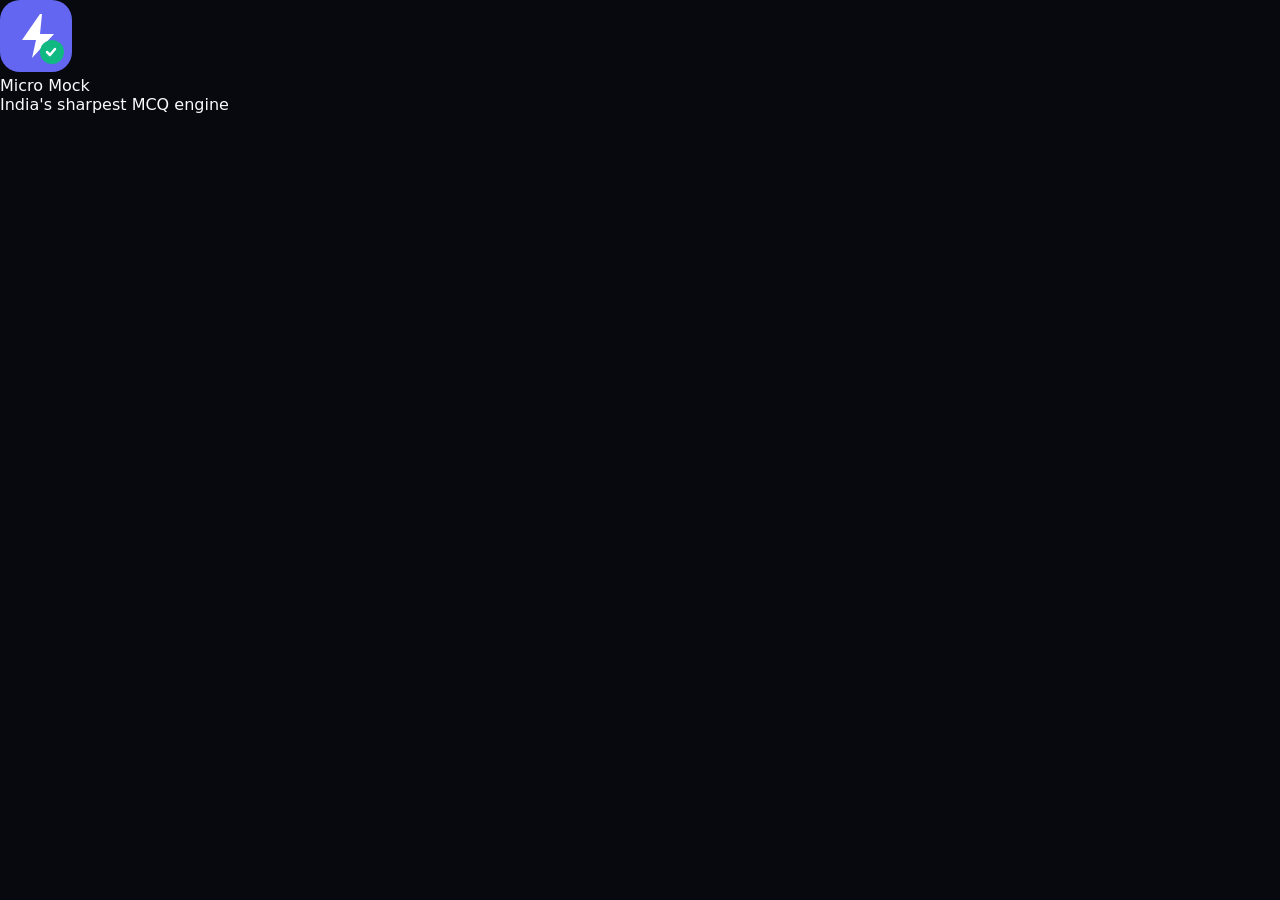
==== commit 985311c7: "Add files via upload" ====
--- a/index.html
+++ b/index.html
@@ -1,368 +1,340 @@
 <!DOCTYPE html>
 <html lang="en">
 <head>
-  <meta charset="UTF-8">
-  <meta name="viewport" content="width=device-width, initial-scale=1.0, viewport-fit=cover">
-  <!-- CSP: update connect-src when you add your custom domain -->
-  <meta http-equiv="Content-Security-Policy"
-    content="default-src 'self';
-             script-src 'self' 'unsafe-inline' https://cdnjs.cloudflare.com;
-             style-src 'self' 'unsafe-inline';
-             img-src 'self' data: https://api.dicebear.com;
-             connect-src 'self' https://xkijsokwttuypxcgppbe.supabase.co;
-             worker-src https://cdnjs.cloudflare.com blob:;
-             frame-ancestors 'none';
-             base-uri 'self';">
+  <meta charset="UTF-8"/>
+  <meta name="viewport" content="width=device-width, initial-scale=1.0, viewport-fit=cover"/>
+  <meta name="theme-color" content="#07090F"/>
+  <meta name="apple-mobile-web-app-capable" content="yes"/>
+  <meta name="apple-mobile-web-app-status-bar-style" content="black-translucent"/>
   <title>Micro Mock — Daily MCQ Practice</title>
-  <link rel="stylesheet" href="style.css">
+  <link rel="stylesheet" href="style.css"/>
 </head>
 <body>
 
-  <!-- ── TOAST ── -->
-  <div id="toast" class="toast">
-    <div id="t-inner" class="t-inner"></div>
-  </div>
-
-  <!-- ── AI FAB ── -->
-  <button class="ai-fab" id="ai-fab" style="display:none" onclick="openChat()" aria-label="Open AI Tutor">
-    <svg width="22" height="22" viewBox="0 0 24 24" fill="none" stroke="white" stroke-width="2.5">
-      <path d="M12 2a10 10 0 1 0 0 20A10 10 0 0 0 12 2z"/>
-      <path d="M12 8v4l3 3"/>
-    </svg>
-    <div class="badge-count" id="ai-count" style="display:none">3</div>
-  </button>
-
-  <!-- ── CHAT DRAWER ── -->
-  <div id="chat-drawer" class="chat-drawer">
-    <div class="chat-overlay" onclick="closeChat()"></div>
-    <div class="chat-panel">
-      <div class="chat-handle"></div>
-      <div class="chat-hdr">
-        <div class="chat-hdr-left">
-          <div class="ai-av">
-            <svg width="16" height="16" viewBox="0 0 24 24" fill="none" stroke="white" stroke-width="2.5">
-              <path d="M12 2L2 7l10 5 10-5-10-5z"/>
-              <path d="M2 17l10 5 10-5M2 12l10 5 10-5"/>
-            </svg>
-          </div>
-          <div>
-            <div class="chat-title">Prep Assistant</div>
-            <div class="chat-sub">Powered by Groq AI</div>
-          </div>
-        </div>
-        <div style="display:flex;align-items:center;gap:10px">
-          <div class="chat-limit" id="chat-limit-badge">3 left</div>
-          <button class="chat-close" onclick="closeChat()">✕</button>
-        </div>
-      </div>
-      <!-- Context Banner -->
-      <div class="ctx-banner" id="ctx-banner" style="display:none;margin:0 16px 8px">
-        <svg width="13" height="13" viewBox="0 0 24 24" fill="none" stroke="currentColor" stroke-width="2">
-          <circle cx="12" cy="12" r="10"/>
-          <path d="M12 8v4l3 3"/>
+<!-- ── TOAST ── -->
+<div class="toast" id="toast"><div class="t-inner" id="t-inner"></div></div>
+
+<!-- ══════════════════════════════════════
+     SPLASH
+══════════════════════════════════════ -->
+<div class="pg on" id="sp">
+  <div class="orb orb1"></div><div class="orb orb2"></div>
+  <div class="sp-wrap">
+    <div class="sp-logo">
+      <svg width="72" height="72" viewBox="0 0 72 72" fill="none">
+        <rect width="72" height="72" rx="20" fill="url(#s1)"/>
+        <path d="M40 14L22 40h14l-4 18 22-24H40L42 14z" fill="white"/>
+        <circle cx="52" cy="52" r="12" fill="url(#s2)"/>
+        <path d="M47 52l3 3 5-6" stroke="white" stroke-width="2.5" stroke-linecap="round" stroke-linejoin="round"/>
+        <defs>
+          <linearGradient id="s1" x1="0" y1="0" x2="72" y2="72"><stop offset="0%" stop-color="#6366F1"/><stop offset="100%" stop-color="#8B5CF6"/></linearGradient>
+          <linearGradient id="s2" x1="40" y1="40" x2="64" y2="64"><stop offset="0%" stop-color="#10B981"/><stop offset="100%" stop-color="#059669"/></linearGradient>
+        </defs>
+      </svg>
+    </div>
+    <div class="sp-t">Micro Mock</div>
+    <div class="sp-s">India's sharpest MCQ engine</div>
+    <div class="sp-dots">
+      <div class="sp-dot"></div><div class="sp-dot"></div><div class="sp-dot"></div>
+    </div>
+  </div>
+</div>
+
+<!-- ══════════════════════════════════════
+     ONBOARDING
+══════════════════════════════════════ -->
+<div class="pg" id="on">
+  <div class="ob-slides" id="ob-slides">
+
+    <!-- Slide 1: Daily Habit -->
+    <div class="ob-slide">
+      <div class="ob-orb1"></div><div class="ob-orb2"></div>
+      <div class="ob-art">
+        <div class="ob-floating-pills">
+          <div class="ob-pill">⚡ UPSC 2025</div>
+          <div class="ob-pill">📚 SSC CGL</div>
+          <div class="ob-pill">🏦 IBPS PO</div>
+          <div class="ob-pill">💰 RBI Grade B</div>
+        </div>
+        <div class="ob-icon-ring">
+          <svg width="48" height="48" viewBox="0 0 24 24" fill="none" stroke="#6366F1" stroke-width="2"><path d="M12 2L2 7l10 5 10-5-10-5z"/><path d="M2 17l10 5 10-5M2 12l10 5 10-5"/></svg>
+        </div>
+      </div>
+      <div class="ob-content">
+        <div class="ob-badge">Daily Habit</div>
+        <div class="ob-h">10 Questions.<br/>Every Single Day.</div>
+        <div class="ob-p">Fresh MCQs curated for your exam. Build the habit that toppers swear by — consistency beats cramming.</div>
+      </div>
+    </div>
+
+    <!-- Slide 2: AI Help -->
+    <div class="ob-slide">
+      <div class="ob-orb1"></div><div class="ob-orb2"></div>
+      <div class="ob-art">
+        <div class="ob-chat-demo">
+          <div class="ob-chat-msg user">
+            <div class="ob-chat-av">👤</div>
+            <div class="ob-chat-bubble">Article 21 guarantees the right to life and personal liberty... Give me a memory trick!</div>
+          </div>
+          <div class="ob-chat-msg ai">
+            <div class="ob-chat-av">⚡</div>
+            <div class="ob-chat-bubble">Think "21 = Life" — you need life to do anything at 21 🎯</div>
+          </div>
+        </div>
+      </div>
+      <div class="ob-content">
+        <div class="ob-badge">AI Powered</div>
+        <div class="ob-h">Stuck? Just<br/>Ask the AI.</div>
+        <div class="ob-p">Get instant explanations, memory tricks and topic breakdowns. Like a personal tutor — free and always available.</div>
+      </div>
+    </div>
+
+    <!-- Slide 3: Compete -->
+    <div class="ob-slide">
+      <div class="ob-orb1"></div><div class="ob-orb2"></div>
+      <div class="ob-art">
+        <div class="ob-leaderboard-demo">
+          <div class="ob-lb-row gold">
+            <div class="ob-lb-rank">🥇</div>
+            <img class="ob-lb-av" src="https://api.dicebear.com/7.x/shapes/svg?seed=rahul&backgroundColor=6366f1&backgroundType=gradientLinear" alt=""/>
+            <div><div class="ob-lb-name">Rahul S.</div><div class="ob-lb-score">9/10</div></div>
+            <div class="ob-lb-xp">+92 XP</div>
+          </div>
+          <div class="ob-lb-row">
+            <div class="ob-lb-rank">🥈</div>
+            <img class="ob-lb-av" src="https://api.dicebear.com/7.x/shapes/svg?seed=priya&backgroundColor=8b5cf6&backgroundType=gradientLinear" alt=""/>
+            <div><div class="ob-lb-name">Priya M.</div><div class="ob-lb-score">8/10</div></div>
+            <div class="ob-lb-xp">+82 XP</div>
+          </div>
+          <div class="ob-lb-row you">
+            <div class="ob-lb-rank">🎯</div>
+            <div class="ob-lb-av" style="background:linear-gradient(135deg,#10B981,#059669);display:flex;align-items:center;justify-content:center;font-size:16px">✨</div>
+            <div><div class="ob-lb-name">You</div><div class="ob-lb-score">?/10</div></div>
+            <div class="ob-lb-xp" style="color:var(--am)">Soon!</div>
+          </div>
+        </div>
+      </div>
+      <div class="ob-content">
+        <div class="ob-badge">Compete</div>
+        <div class="ob-h">Compete.<br/>Prove It.</div>
+        <div class="ob-p">Rank against aspirants across India. Earn XP, climb the board and show your family the proof of your preparation.</div>
+      </div>
+    </div>
+
+  </div>
+  <div class="ob-footer">
+    <div class="ob-dots">
+      <div class="ob-d on"></div><div class="ob-d"></div><div class="ob-d"></div>
+    </div>
+    <button class="btn btn-p ob-next-btn" id="ob-next-btn" onclick="obGoNext()">Next →</button>
+    <button class="ob-skip" onclick="obSkip()">Skip</button>
+  </div>
+</div>
+
+<!-- ══════════════════════════════════════
+     LOGIN
+══════════════════════════════════════ -->
+<div class="pg" id="lg">
+  <div class="lg-bg"></div>
+  <div class="lg-hero">
+    <div class="lg-badge">🇮🇳 Made for India's Aspirants</div>
+    <div class="h1">Crack Your<br/><span class="grad-text">Govt Exam</span></div>
+    <div class="body" style="margin-top:10px">Daily quizzes. Real AI help. Proof of your preparation.</div>
+    <div class="social-proof">
+      <div class="sp-avatars">
+        <img src="https://api.dicebear.com/7.x/shapes/svg?seed=a1&backgroundColor=6366f1&backgroundType=gradientLinear" alt=""/>
+        <img src="https://api.dicebear.com/7.x/shapes/svg?seed=b2&backgroundColor=10b981&backgroundType=gradientLinear" alt=""/>
+        <img src="https://api.dicebear.com/7.x/shapes/svg?seed=c3&backgroundColor=f59e0b&backgroundType=gradientLinear" alt=""/>
+      </div>
+      <div class="body" style="font-size:12px">2,400+ aspirants practicing daily</div>
+    </div>
+  </div>
+  <div class="lg-sheet">
+    <div class="sheet-handle"></div>
+    <div class="atabs">
+      <button class="atab on" onclick="stab('social')">Google</button>
+      <button class="atab" onclick="stab('email')">Email</button>
+    </div>
+    <div class="aform on" id="tab-social">
+      <button class="social-btn" onclick="signGoogle()">
+        <svg width="20" height="20" viewBox="0 0 24 24"><path fill="#4285F4" d="M22.56 12.25c0-.78-.07-1.53-.2-2.25H12v4.26h5.92c-.26 1.37-1.04 2.53-2.21 3.31v2.77h3.57c2.08-1.92 3.28-4.74 3.28-8.09z"/><path fill="#34A853" d="M12 23c2.97 0 5.46-.98 7.28-2.66l-3.57-2.77c-.98.66-2.23 1.06-3.71 1.06-2.86 0-5.29-1.93-6.16-4.53H2.18v2.84C3.99 20.53 7.7 23 12 23z"/><path fill="#FBBC05" d="M5.84 14.09c-.22-.66-.35-1.36-.35-2.09s.13-1.43.35-2.09V7.07H2.18C1.43 8.55 1 10.22 1 12s.43 3.45 1.18 4.93l2.85-2.22.81-.62z"/><path fill="#EA4335" d="M12 5.38c1.62 0 3.06.56 4.21 1.64l3.15-3.15C17.45 2.09 14.97 1 12 1 7.7 1 3.99 3.47 2.18 7.07l3.66 2.84c.87-2.6 3.3-4.53 6.16-4.53z"/></svg>
+        Continue with Google
+      </button>
+      <div class="info-box amber">✅ Recommended — fastest sign in</div>
+    </div>
+    <div class="aform" id="tab-email">
+      <div class="info-box amber">New accounts need email confirmation</div>
+      <div class="inp-w">
+        <svg class="inp-ic" width="16" height="16" viewBox="0 0 24 24" fill="none" stroke="currentColor" stroke-width="2"><path d="M4 4h16c1.1 0 2 .9 2 2v12c0 1.1-.9 2-2 2H4c-1.1 0-2-.9-2-2V6c0-1.1.9-2 2-2z"/><polyline points="22,6 12,13 2,6"/></svg>
+        <input class="inp" id="em-inp" type="email" placeholder="Email address" autocomplete="email"/>
+      </div>
+      <div class="inp-w">
+        <svg class="inp-ic" width="16" height="16" viewBox="0 0 24 24" fill="none" stroke="currentColor" stroke-width="2"><rect x="3" y="11" width="18" height="11" rx="2"/><path d="M7 11V7a5 5 0 0 1 10 0v4"/></svg>
+        <input class="inp" id="pw-inp" type="password" placeholder="Password" autocomplete="current-password"/>
+      </div>
+      <div style="display:flex;gap:10px;margin-top:4px">
+        <button class="btn btn-p" style="flex:1" onclick="signEmail()">Sign In</button>
+        <button class="btn btn-g" style="flex:1" onclick="signUpEmail()">Create Account</button>
+      </div>
+    </div>
+  </div>
+</div>
+
+<!-- ══════════════════════════════════════
+     ONBOARD PROFILE SETUP
+══════════════════════════════════════ -->
+<div class="pg" id="ob">
+  <div style="flex:1;overflow-y:auto;padding:32px 24px 40px">
+    <div style="font-size:13px;color:var(--t3);margin-bottom:6px;font-weight:700">Quick Setup</div>
+    <div class="h2" style="margin-bottom:6px">Set up your profile</div>
+    <div class="body" style="margin-bottom:24px">Personalise your daily practice in 10 seconds</div>
+    <div class="label" style="margin-bottom:8px">Your Name</div>
+    <div class="inp-w">
+      <svg class="inp-ic" width="16" height="16" viewBox="0 0 24 24" fill="none" stroke="currentColor" stroke-width="2"><path d="M20 21v-2a4 4 0 0 0-4-4H8a4 4 0 0 0-4 4v2"/><circle cx="12" cy="7" r="4"/></svg>
+      <input class="inp" id="obn" type="text" placeholder="e.g. Arjun Singh" maxlength="50" autocomplete="name"/>
+    </div>
+    <div class="label" style="margin-bottom:4px;margin-top:8px">Target Exam</div>
+    <div class="exam-grid">
+      <div class="exam-card" onclick="pEx(this,'UPSC')">
+        <div class="exam-icon-wrap" style="background:rgba(99,102,241,.12)">🏛</div>
+        <div class="exam-name">UPSC</div>
+        <div class="exam-sub">Civil Services</div>
+      </div>
+      <div class="exam-card" onclick="pEx(this,'SSC')">
+        <div class="exam-icon-wrap" style="background:rgba(16,185,129,.12)">📋</div>
+        <div class="exam-name">SSC</div>
+        <div class="exam-sub">CGL / CHSL</div>
+      </div>
+      <div class="exam-card" onclick="pEx(this,'Banking')">
+        <div class="exam-icon-wrap" style="background:rgba(245,158,11,.12)">🏦</div>
+        <div class="exam-name">Banking</div>
+        <div class="exam-sub">IBPS / SBI</div>
+      </div>
+      <div class="exam-card" onclick="pEx(this,'RBI')">
+        <div class="exam-icon-wrap" style="background:rgba(34,211,238,.12)">💰</div>
+        <div class="exam-name">RBI</div>
+        <div class="exam-sub">Grade B</div>
+      </div>
+    </div>
+    <button class="btn btn-p" onclick="fOb()">Start My Journey →</button>
+  </div>
+</div>
+
+<!-- ══════════════════════════════════════
+     HOME
+══════════════════════════════════════ -->
+<div class="pg" id="hm"></div>
+
+<!-- ══════════════════════════════════════
+     QUIZ
+══════════════════════════════════════ -->
+<div class="pg" id="qz"></div>
+
+<!-- ══════════════════════════════════════
+     RESULTS
+══════════════════════════════════════ -->
+<div class="pg" id="rs"></div>
+
+<!-- ══════════════════════════════════════
+     LEADERBOARD
+══════════════════════════════════════ -->
+<div class="pg" id="lb"></div>
+
+<!-- ══════════════════════════════════════
+     PROFILE
+══════════════════════════════════════ -->
+<div class="pg" id="pf"></div>
+
+<!-- ══════════════════════════════════════
+     MCQ GENERATOR
+══════════════════════════════════════ -->
+<div class="pg" id="mg"></div>
+
+<!-- ══════════════════════════════════════
+     PYQ
+══════════════════════════════════════ -->
+<div class="pg" id="pyq"></div>
+
+<!-- ══════════════════════════════════════
+     SUBJECT DIAGNOSIS  (new)
+══════════════════════════════════════ -->
+<div class="pg" id="dx"></div>
+
+<!-- ══════════════════════════════════════
+     WEEKLY PREP REPORT  (new)
+══════════════════════════════════════ -->
+<div class="pg" id="rp"></div>
+
+<!-- ══════════════════════════════════════
+     AI CHATBOT DRAWER
+══════════════════════════════════════ -->
+<button class="ai-fab" id="ai-fab" style="display:none" onclick="openChat()">
+  <svg width="22" height="22" viewBox="0 0 24 24" fill="none" stroke="white" stroke-width="2.2">
+    <path d="M12 2a10 10 0 1 0 0 20A10 10 0 0 0 12 2z"/>
+    <path d="M12 8v4l3 3"/>
+  </svg>
+  <div class="badge-count" id="ai-count" style="display:none">3</div>
+</button>
+
+<div class="chat-drawer" id="chat-drawer">
+  <div class="chat-overlay" onclick="closeChat()"></div>
+  <div class="chat-panel">
+    <div class="chat-handle"></div>
+    <div class="chat-hdr">
+      <div class="chat-hdr-left">
+        <div class="ai-av">
+          <svg width="18" height="18" viewBox="0 0 24 24" fill="none" stroke="white" stroke-width="2">
+            <path d="M12 2a10 10 0 1 0 0 20A10 10 0 0 0 12 2z"/><path d="M12 8v4l3 3"/>
+          </svg>
+        </div>
+        <div>
+          <div class="chat-title">Prep Assistant</div>
+          <div class="chat-sub">Powered by Groq AI</div>
+        </div>
+      </div>
+      <div style="display:flex;align-items:center;gap:10px">
+        <div class="chat-limit" id="chat-limit-badge">3 left</div>
+        <button class="chat-close" onclick="closeChat()">✕</button>
+      </div>
+    </div>
+    <div class="chat-msgs" id="chat-msgs">
+      <div class="ctx-banner" id="ctx-banner" style="display:none">
+        <svg width="14" height="14" viewBox="0 0 24 24" fill="none" stroke="#A5B4FC" stroke-width="2"><circle cx="12" cy="12" r="10"/><path d="M12 8v4l3 3"/></svg>
+        <span id="ctx-text">Asking about current question</span>
+      </div>
+      <div class="quick-chips" id="quick-chips">
+        <button class="qchip" onclick="sendQuick('Explain this')">Explain this</button>
+        <button class="qchip" onclick="sendQuick('Why is this correct?')">Why correct?</button>
+        <button class="qchip" onclick="sendQuick('Give me a memory tip')">Memory tip</button>
+        <button class="qchip" onclick="sendQuick('What are related topics?')">Related topics</button>
+      </div>
+    </div>
+    <div class="chat-foot">
+      <textarea class="chat-inp" id="chat-inp" placeholder="Ask anything about your exam..." rows="1"
+        oninput="this.style.height='44px';this.style.height=Math.min(this.scrollHeight,100)+'px'"
+        onkeydown="if(event.key==='Enter'&&!event.shiftKey){event.preventDefault();sendMsg();}"></textarea>
+      <button class="chat-send" id="chat-send" onclick="sendMsg()">
+        <svg width="18" height="18" viewBox="0 0 24 24" fill="none" stroke="white" stroke-width="2.5">
+          <line x1="22" y1="2" x2="11" y2="13"/><polygon points="22 2 15 22 11 13 2 9 22 2"/>
         </svg>
-        <span id="ctx-text">Asking about current question</span>
-      </div>
-      <!-- Messages -->
-      <div class="chat-msgs" id="chat-msgs"></div>
-      <!-- Quick Chips -->
-      <div style="padding:0 16px 10px">
-        <div class="quick-chips" id="quick-chips">
-          <button class="qchip" onclick="sendQuick('Explain this')">Explain this</button>
-          <button class="qchip" onclick="sendQuick('Why correct?')">Why correct?</button>
-          <button class="qchip" onclick="sendQuick('Memory tip')">Memory tip</button>
-          <button class="qchip" onclick="sendQuick('Related topics')">Related topics</button>
-        </div>
-      </div>
-      <!-- Input -->
-      <div class="chat-foot">
-        <textarea class="chat-inp" id="chat-inp" placeholder="Ask anything about this question..." rows="1"
-          onkeydown="if(event.key==='Enter'&&!event.shiftKey){event.preventDefault();sendMsg()}"
-          oninput="this.style.height='44px';this.style.height=Math.min(this.scrollHeight,100)+'px'"></textarea>
-        <button class="chat-send" id="chat-send" onclick="sendMsg()" aria-label="Send">
-          <svg width="18" height="18" viewBox="0 0 24 24" fill="none" stroke="white" stroke-width="2.5">
-            <line x1="22" y1="2" x2="11" y2="13"/>
-            <polygon points="22 2 15 22 11 13 2 9 22 2"/>
-          </svg>
-        </button>
-      </div>
-    </div>
-  </div>
-
-  <!-- ── SPLASH ── -->
-  <div id="sp" class="pg on">
-    <div class="orb orb1"></div>
-    <div class="orb orb2"></div>
-    <div class="sp-wrap">
-      <div class="sp-logo">
-        <svg width="72" height="72" viewBox="0 0 72 72" fill="none">
-          <rect width="72" height="72" rx="20" fill="url(#spl1)"/>
-          <path d="M40 14L22 40h14l-4 18 22-24H40L42 14z" fill="white"/>
-          <defs>
-            <linearGradient id="spl1" x1="0" y1="0" x2="72" y2="72">
-              <stop offset="0%" stop-color="#6366F1"/>
-              <stop offset="100%" stop-color="#8B5CF6"/>
-            </linearGradient>
-          </defs>
-        </svg>
-      </div>
-      <div class="sp-t">Micro Mock</div>
-      <div class="sp-s">India's sharpest MCQ engine</div>
-      <div class="sp-dots">
-        <div class="sp-dot"></div>
-        <div class="sp-dot"></div>
-        <div class="sp-dot"></div>
-      </div>
-    </div>
-  </div>
-
-  <!-- ── ONBOARDING SLIDES ── -->
-  <div id="on" class="pg">
-    <div class="ob-slides" id="ob-slides">
-
-      <!-- Slide 1: Daily Practice -->
-      <div class="ob-slide">
-        <div class="ob-orb1"></div>
-        <div class="ob-orb2"></div>
-        <div class="ob-art">
-          <div class="ob-floating-pills">
-            <div class="ob-pill">UPSC 2025</div>
-            <div class="ob-pill">SSC CGL</div>
-            <div class="ob-pill">IBPS PO</div>
-            <div class="ob-pill">RBI Grade B</div>
-          </div>
-          <div class="ob-icon-ring">
-            <svg width="44" height="44" viewBox="0 0 24 24" fill="none" stroke="#818CF8" stroke-width="2">
-              <path d="M14 2H6a2 2 0 0 0-2 2v16a2 2 0 0 0 2 2h12a2 2 0 0 0 2-2V8z"/>
-              <polyline points="14 2 14 8 20 8"/>
-              <line x1="16" y1="13" x2="8" y2="13"/>
-              <line x1="16" y1="17" x2="8" y2="17"/>
-            </svg>
-          </div>
-        </div>
-        <div class="ob-content">
-          <div class="ob-badge">Daily Habit</div>
-          <div class="ob-h">10 Questions.<br/>Every Single Day.</div>
-          <div class="ob-p">Fresh MCQs curated for your exam. Build the habit that toppers swear by — consistency beats cramming.</div>
-        </div>
-      </div>
-
-      <!-- Slide 2: AI Tutor -->
-      <div class="ob-slide">
-        <div class="ob-orb1"></div>
-        <div class="ob-art">
-          <div class="ob-chat-demo">
-            <div class="ob-chat-msg user">
-              <div class="ob-chat-av" style="background:#1e293b;font-size:14px;display:flex;align-items:center;justify-content:center">👤</div>
-              <div class="ob-chat-bubble">Article 21 guarantees the right to life and personal liberty... Give me a memory trick!</div>
-            </div>
-            <div class="ob-chat-msg ai">
-              <div class="ob-chat-av">⚡</div>
-              <div class="ob-chat-bubble">Think "21 = Life" — you need life to do anything at 21 🎯</div>
-            </div>
-          </div>
-        </div>
-        <div class="ob-content">
-          <div class="ob-badge">AI Powered</div>
-          <div class="ob-h">Stuck? Just<br/>Ask the AI.</div>
-          <div class="ob-p">Get instant explanations, memory tricks and topic breakdowns. Like a personal tutor — free and always available.</div>
-        </div>
-      </div>
-
-      <!-- Slide 3: Leaderboard -->
-      <div class="ob-slide">
-        <div class="ob-orb2"></div>
-        <div class="ob-art">
-          <div class="ob-leaderboard-demo">
-            <div class="ob-lb-row gold">
-              <div class="ob-lb-rank">🥇</div>
-              <img class="ob-lb-av" src="https://api.dicebear.com/7.x/shapes/svg?seed=rahul&backgroundColor=f59e0b&backgroundType=gradientLinear" alt=""/>
-              <div style="flex:1">
-                <div class="ob-lb-name">Rahul S.</div>
-                <div class="ob-lb-score">9/10</div>
-              </div>
-              <div class="ob-lb-xp">+92 XP</div>
-            </div>
-            <div class="ob-lb-row">
-              <div class="ob-lb-rank">🥈</div>
-              <img class="ob-lb-av" src="https://api.dicebear.com/7.x/shapes/svg?seed=priya&backgroundColor=94a3b8&backgroundType=gradientLinear" alt=""/>
-              <div style="flex:1">
-                <div class="ob-lb-name">Priya M.</div>
-                <div class="ob-lb-score">8/10</div>
-              </div>
-              <div class="ob-lb-xp">+82 XP</div>
-            </div>
-            <div class="ob-lb-row you">
-              <div class="ob-lb-rank">🎯</div>
-              <div class="ob-lb-av" style="background:linear-gradient(135deg,#6366f1,#8b5cf6);display:flex;align-items:center;justify-content:center;font-size:14px">✨</div>
-              <div style="flex:1">
-                <div class="ob-lb-name">You</div>
-                <div class="ob-lb-score">?/10</div>
-              </div>
-              <div class="ob-lb-xp" style="color:#a5b4fc">Soon!</div>
-            </div>
-          </div>
-        </div>
-        <div class="ob-content">
-          <div class="ob-badge">Compete</div>
-          <div class="ob-h">Compete.<br/>Prove It.</div>
-          <div class="ob-p">Rank against aspirants across India. Earn XP, climb the board and show your family the proof of your preparation.</div>
-        </div>
-      </div>
-    </div>
-
-    <!-- Dots + Buttons -->
-    <div class="ob-footer">
-      <div class="ob-dots">
-        <div class="ob-d on"></div>
-        <div class="ob-d"></div>
-        <div class="ob-d"></div>
-      </div>
-      <button class="btn btn-p ob-next-btn" id="ob-next-btn" onclick="obGoNext()">Next →</button>
-      <button class="ob-skip" onclick="obSkip()">Skip</button>
-    </div>
-  </div>
-
-  <!-- ── LOGIN ── -->
-  <div id="lg" class="pg">
-    <div class="lg-bg"></div>
-    <div class="lg-hero">
-      <div class="lg-badge">🇮🇳 Made for India's Aspirants</div>
-      <h1 class="h1" style="margin-top:12px">Crack Your<br/><span class="grad-text">Govt Exam</span></h1>
-      <p class="body" style="max-width:280px;margin-top:10px">Daily quizzes. Real AI help. Proof of your preparation.</p>
-      <div class="social-proof">
-        <div class="sp-avatars">
-          <img src="https://api.dicebear.com/7.x/shapes/svg?seed=av1&backgroundColor=6366f1&backgroundType=gradientLinear" alt=""/>
-          <img src="https://api.dicebear.com/7.x/shapes/svg?seed=av2&backgroundColor=10b981&backgroundType=gradientLinear" alt=""/>
-          <img src="https://api.dicebear.com/7.x/shapes/svg?seed=av3&backgroundColor=f59e0b&backgroundType=gradientLinear" alt=""/>
-          <img src="https://api.dicebear.com/7.x/shapes/svg?seed=av4&backgroundColor=8b5cf6&backgroundType=gradientLinear" alt=""/>
-        </div>
-        <div style="font-size:12px;color:var(--t2)"><strong style="color:var(--t1)">2,400+</strong> aspirants practicing daily</div>
-      </div>
-    </div>
-    <div class="lg-sheet">
-      <div class="sheet-handle"></div>
-      <div class="atabs">
-        <button class="atab on" onclick="stab('social')">Google</button>
-        <button class="atab" onclick="stab('email')">Email</button>
-      </div>
-      <!-- Google Tab -->
-      <div class="aform on" id="tab-social">
-        <button onclick="signGoogle()" class="social-btn">
-          <svg width="18" height="18" viewBox="0 0 24 24">
-            <path fill="#4285F4" d="M22.56 12.25c0-.78-.07-1.53-.2-2.25H12v4.26h5.92c-.26 1.37-1.04 2.53-2.21 3.31v2.77h3.57c2.08-1.92 3.28-4.74 3.28-8.09z"/>
-            <path fill="#34A853" d="M12 23c2.97 0 5.46-.98 7.28-2.66l-3.57-2.77c-.98.66-2.23 1.06-3.71 1.06-2.86 0-5.29-1.93-6.16-4.53H2.18v2.84C3.99 20.53 7.7 23 12 23z"/>
-            <path fill="#FBBC05" d="M5.84 14.09c-.22-.66-.35-1.36-.35-2.09s.13-1.43.35-2.09V7.07H2.18C1.43 8.55 1 10.22 1 12s.43 3.45 1.18 4.93l2.85-2.22.81-.62z"/>
-            <path fill="#EA4335" d="M12 5.38c1.62 0 3.06.56 4.21 1.64l3.15-3.15C17.45 2.09 14.97 1 12 1 7.7 1 3.99 3.47 2.18 7.07l3.66 2.84c.87-2.6 3.3-4.53 6.16-4.53z"/>
-          </svg>
-          Continue with Google
-        </button>
-        <div class="info-box amber">✅ Recommended — fastest sign in</div>
-      </div>
-      <!-- Email Tab -->
-      <div class="aform" id="tab-email">
-        <div class="inp-w">
-          <span class="inp-ic">
-            <svg width="16" height="16" viewBox="0 0 24 24" fill="none" stroke="currentColor" stroke-width="2">
-              <path d="M4 4h16c1.1 0 2 .9 2 2v12c0 1.1-.9 2-2 2H4c-1.1 0-2-.9-2-2V6c0-1.1.9-2 2-2z"/>
-              <polyline points="22,6 12,13 2,6"/>
-            </svg>
-          </span>
-          <input class="inp" id="em-inp" type="email" placeholder="Email address" autocomplete="email"/>
-        </div>
-        <div class="inp-w">
-          <span class="inp-ic">
-            <svg width="16" height="16" viewBox="0 0 24 24" fill="none" stroke="currentColor" stroke-width="2">
-              <rect x="3" y="11" width="18" height="11" rx="2" ry="2"/>
-              <path d="M7 11V7a5 5 0 0 1 10 0v4"/>
-            </svg>
-          </span>
-          <input class="inp" id="pw-inp" type="password" placeholder="Password (min 6 chars)" autocomplete="current-password"/>
-        </div>
-        <div class="info-box amber" style="margin-bottom:14px">New accounts need email confirmation</div>
-        <div style="display:flex;gap:10px">
-          <button class="btn btn-p" style="flex:1" onclick="signEmail()">Sign In</button>
-          <button class="btn btn-g" style="flex:1" onclick="signUpEmail()">Create Account</button>
-        </div>
-      </div>
-    </div>
-  </div>
-
-  <!-- ── PROFILE SETUP ── -->
-  <div id="ob" class="pg">
-    <div style="flex:1;display:flex;flex-direction:column;padding:40px 24px 20px;position:relative;overflow:hidden">
-      <div class="orb orb1"></div>
-      <div style="position:relative;z-index:1;flex:1;display:flex;flex-direction:column;justify-content:center">
-        <div class="label" style="margin-bottom:6px">Quick Setup</div>
-        <div class="h2" style="margin-bottom:6px">Set up your profile</div>
-        <div class="body" style="margin-bottom:24px">Personalise your daily practice in 10 seconds</div>
-        <div class="label" style="margin-bottom:8px">Your Name</div>
-        <div class="inp-w" style="margin-bottom:20px">
-          <span class="inp-ic">
-            <svg width="16" height="16" viewBox="0 0 24 24" fill="none" stroke="currentColor" stroke-width="2">
-              <path d="M20 21v-2a4 4 0 0 0-4-4H8a4 4 0 0 0-4 4v2"/>
-              <circle cx="12" cy="7" r="4"/>
-            </svg>
-          </span>
-          <input class="inp" id="obn" type="text" placeholder="Enter your name" maxlength="50" autocomplete="name"/>
-        </div>
-        <div class="label" style="margin-bottom:4px">Target Exam</div>
-        <div class="exam-grid">
-          <div class="exam-card" onclick="pEx(this,'UPSC')">
-            <div class="exam-icon-wrap" style="background:rgba(99,102,241,.12)">
-              <svg width="22" height="22" viewBox="0 0 24 24" fill="none" stroke="#818CF8" stroke-width="2">
-                <path d="M3 9l9-7 9 7v11a2 2 0 0 1-2 2H5a2 2 0 0 1-2-2z"/>
-                <polyline points="9 22 9 12 15 12 15 22"/>
-              </svg>
-            </div>
-            <div class="exam-name">UPSC</div>
-            <div class="exam-sub">Civil Services</div>
-          </div>
-          <div class="exam-card" onclick="pEx(this,'SSC')">
-            <div class="exam-icon-wrap" style="background:rgba(16,185,129,.12)">
-              <svg width="22" height="22" viewBox="0 0 24 24" fill="none" stroke="#6EE7B7" stroke-width="2">
-                <path d="M14 2H6a2 2 0 0 0-2 2v16a2 2 0 0 0 2 2h12a2 2 0 0 0 2-2V8z"/>
-                <polyline points="14 2 14 8 20 8"/>
-              </svg>
-            </div>
-            <div class="exam-name">SSC</div>
-            <div class="exam-sub">CGL / CHSL</div>
-          </div>
-          <div class="exam-card" onclick="pEx(this,'Banking')">
-            <div class="exam-icon-wrap" style="background:rgba(245,158,11,.12)">
-              <svg width="22" height="22" viewBox="0 0 24 24" fill="none" stroke="#FCD34D" stroke-width="2">
-                <line x1="12" y1="1" x2="12" y2="23"/>
-                <path d="M17 5H9.5a3.5 3.5 0 0 0 0 7h5a3.5 3.5 0 0 1 0 7H6"/>
-              </svg>
-            </div>
-            <div class="exam-name">Banking</div>
-            <div class="exam-sub">IBPS / SBI</div>
-          </div>
-          <div class="exam-card" onclick="pEx(this,'RBI')">
-            <div class="exam-icon-wrap" style="background:rgba(34,211,238,.12)">
-              <svg width="22" height="22" viewBox="0 0 24 24" fill="none" stroke="#22D3EE" stroke-width="2">
-                <circle cx="12" cy="12" r="10"/>
-                <path d="M12 8v4l3 3"/>
-              </svg>
-            </div>
-            <div class="exam-name">RBI</div>
-            <div class="exam-sub">Grade B</div>
-          </div>
-        </div>
-        <button class="btn btn-p" onclick="fOb()">Start My Journey →</button>
-      </div>
-    </div>
-  </div>
-
-  <!-- ── DYNAMIC PAGES (all populated by JS) ── -->
-  <div id="hm" class="pg"></div>
-  <div id="qz" class="pg"></div>
-  <div id="rs" class="pg"></div>
-  <div id="lb" class="pg"></div>
-  <div id="pf" class="pg"></div>
-  <div id="mg" class="pg"></div>
-  <div id="pyq" class="pg"></div>
-
-  <script src="app.js"></script>
+      </button>
+    </div>
+  </div>
+</div>
+
+<!-- ══════════════════════════════════════
+     SCRIPTS — load order matters
+══════════════════════════════════════ -->
+<script src="modules/api.js"></script>
+<script src="modules/auth.js"></script>
+<script src="modules/quiz.js"></script>
+<script src="modules/streaks.js"></script>
+<script src="modules/diagnosis.js"></script>
+<script src="modules/report.js"></script>
+<script src="modules/chat.js"></script>
+<script src="modules/generator.js"></script>
+<script src="modules/ui.js"></script>
+<script src="app.js"></script>
+
 </body>
 </html>
--- a/style.css
+++ b/style.css
@@ -38,8 +38,6 @@
 .inp { background: var(--s2); border: 1.5px solid var(--bd2); border-radius: 13px; padding: 15px 15px 15px 44px; font-size: 14px; color: var(--t1); width: 100%; outline: none; font-family: inherit; transition: border .2s; }
 .inp:focus { border-color: var(--brand); }
 .inp-plain { padding-left: 15px; }
-.info-box { border-radius: 12px; padding: 12px; margin-bottom: 12px; font-size: 12px; line-height: 1.6; }
-.info-box.amber { background: rgba(245,158,11,.06); border: 1px solid rgba(245,158,11,.18); color: #FCD34D; }
 
 /* ── NAV ── */
 .nav { background: rgba(7,9,15,.85); border-bottom: 1px solid var(--bd); padding: 14px 20px; display: flex; align-items: center; justify-content: space-between; position: sticky; top: 0; z-index: 50; backdrop-filter: blur(20px); }
@@ -60,25 +58,7 @@
 .toast.on { opacity: 1; }
 .t-inner { background: rgba(13,17,23,.97); border: 1px solid var(--bd2); border-radius: 12px; padding: 11px 18px; font-size: 13px; font-weight: 700; backdrop-filter: blur(20px); white-space: nowrap; box-shadow: 0 8px 32px rgba(0,0,0,.4); }
 
-/* ── ORBS ── */
-.orb { position: absolute; border-radius: 50%; pointer-events: none; }
-.orb1 { top: -20%; left: -20%; width: 60vw; height: 60vw; background: radial-gradient(circle, rgba(99,102,241,.18), transparent 70%); }
-.orb2 { bottom: -20%; right: -20%; width: 55vw; height: 55vw; background: radial-gradient(circle, rgba(16,185,129,.12), transparent 70%); }
-
-/* ── SPLASH ── */
-#sp { background: var(--bg); align-items: center; justify-content: center; text-align: center; position: relative; overflow: hidden; }
-.sp-wrap { position: relative; z-index: 1; }
-.sp-logo { animation: breathe 3s ease-in-out infinite; display: inline-block; margin-bottom: 20px; }
-@keyframes breathe { 0%,100% { transform: scale(1); } 50% { transform: scale(1.05); } }
-.sp-t { font-size: 36px; font-weight: 900; letter-spacing: -1.5px; background: linear-gradient(135deg, var(--t1), rgba(255,255,255,.65)); -webkit-background-clip: text; background-clip: text; -webkit-text-fill-color: transparent; color: transparent; }
-.sp-s { font-size: 13px; color: var(--t3); margin-top: 6px; }
-.sp-dots { display: flex; gap: 6px; justify-content: center; margin-top: 44px; }
-.sp-dot { width: 7px; height: 7px; border-radius: 50%; background: var(--s3); animation: dp 1.4s ease-in-out infinite; }
-.sp-dot:nth-child(2) { animation-delay: .18s; }
-.sp-dot:nth-child(3) { animation-delay: .36s; }
-@keyframes dp { 0%,60%,100% { background: var(--s3); transform: scale(1); } 30% { background: var(--brand); transform: scale(1.5); } }
-
-/* ── ONBOARDING SLIDES ── */
+/* ── ONBOARDING ── */
 #on { background: var(--bg); position: relative; overflow: hidden; justify-content: space-between; }
 .ob-slides { display: flex; width: 300%; transition: transform .45s cubic-bezier(.4,0,.2,1); flex: 1; }
 .ob-slide { width: 33.333%; flex-shrink: 0; display: flex; flex-direction: column; align-items: center; justify-content: center; padding: 48px 28px 0; position: relative; overflow: hidden; }
@@ -86,6 +66,7 @@
 .ob-orb2 { position: absolute; bottom: 10%; right: -20%; width: 50vw; height: 50vw; background: radial-gradient(circle, rgba(16,185,129,.12), transparent 70%); border-radius: 50%; pointer-events: none; }
 .ob-art { width: 100%; display: flex; align-items: center; justify-content: center; margin-bottom: 36px; position: relative; z-index: 1; min-height: 200px; }
 .ob-icon-ring { width: 100px; height: 100px; border-radius: 28px; display: flex; align-items: center; justify-content: center; background: rgba(99,102,241,.08); border: 1.5px solid rgba(99,102,241,.2); box-shadow: 0 20px 60px rgba(99,102,241,.2); animation: breathe 3s ease-in-out infinite; position: relative; z-index: 2; }
+@keyframes breathe { 0%,100% { transform: scale(1); } 50% { transform: scale(1.05); } }
 .ob-floating-pills { position: absolute; width: 100%; height: 100%; pointer-events: none; }
 .ob-pill { position: absolute; background: var(--s2); border: 1px solid var(--bd2); border-radius: 20px; padding: 6px 13px; font-size: 11px; font-weight: 700; color: var(--t2); animation: floatPill 4s ease-in-out infinite; white-space: nowrap; }
 .ob-pill:nth-child(1) { top: 10%; left: 0%; }
@@ -103,109 +84,114 @@
 .ob-leaderboard-demo { display: flex; flex-direction: column; gap: 8px; width: 100%; max-width: 300px; }
 .ob-lb-row { display: flex; align-items: center; gap: 10px; background: var(--s1); border: 1px solid var(--bd); border-radius: 13px; padding: 11px 13px; }
 .ob-lb-row.gold { border-color: rgba(245,158,11,.3); background: rgba(245,158,11,.06); }
-.ob-lb-row.you { border-color: rgba(99,102,241,.3); background: rgba(99,102,241,.06); animation: pulseRow 2s ease-in-out infinite; }
+.ob-lb-row.you  { border-color: rgba(99,102,241,.3);  background: rgba(99,102,241,.06);  animation: pulseRow 2s ease-in-out infinite; }
 @keyframes pulseRow { 0%,100% { opacity: 1; } 50% { opacity: .7; } }
 .ob-lb-rank { font-size: 18px; flex-shrink: 0; }
-.ob-lb-av { width: 32px; height: 32px; border-radius: 50%; flex-shrink: 0; }
+.ob-lb-av   { width: 32px; height: 32px; border-radius: 50%; flex-shrink: 0; }
 .ob-lb-name { font-size: 13px; font-weight: 700; }
-.ob-lb-score { font-size: 11px; color: var(--t3); margin-top: 1px; }
-.ob-lb-xp { font-size: 12px; font-weight: 800; color: var(--cyan); }
+.ob-lb-score{ font-size: 11px; color: var(--t3); margin-top: 1px; }
+.ob-lb-xp   { font-size: 12px; font-weight: 800; color: var(--cyan); }
 .ob-content { text-align: center; position: relative; z-index: 1; }
-.ob-badge { display: inline-block; background: rgba(99,102,241,.12); border: 1px solid rgba(99,102,241,.25); border-radius: 20px; padding: 5px 13px; font-size: 10px; font-weight: 700; letter-spacing: .7px; color: #A5B4FC; text-transform: uppercase; margin-bottom: 14px; }
-.ob-h { font-size: 28px; font-weight: 900; letter-spacing: -1px; line-height: 1.2; margin-bottom: 12px; }
-.ob-p { font-size: 14px; color: var(--t2); line-height: 1.7; max-width: 280px; margin: 0 auto; }
-.ob-footer { padding: 24px 28px 44px; display: flex; flex-direction: column; align-items: center; gap: 14px; width: 100%; }
-.ob-dots { display: flex; gap: 7px; }
-.ob-d { width: 8px; height: 8px; border-radius: 4px; background: var(--s3); transition: all .3s; }
-.ob-d.on { width: 24px; background: var(--brand); }
+.ob-badge   { display: inline-block; background: rgba(99,102,241,.12); border: 1px solid rgba(99,102,241,.25); border-radius: 20px; padding: 5px 13px; font-size: 10px; font-weight: 700; letter-spacing: .7px; color: #A5B4FC; text-transform: uppercase; margin-bottom: 14px; }
+.ob-h  { font-size: 28px; font-weight: 900; letter-spacing: -1px; line-height: 1.2; margin-bottom: 12px; }
+.ob-p  { font-size: 14px; color: var(--t2); line-height: 1.7; max-width: 280px; margin: 0 auto; }
+.ob-footer   { padding: 24px 28px 44px; display: flex; flex-direction: column; align-items: center; gap: 14px; width: 100%; }
+.ob-dots     { display: flex; gap: 7px; }
+.ob-d        { width: 8px; height: 8px; border-radius: 4px; background: var(--s3); transition: all .3s; }
+.ob-d.on     { width: 24px; background: var(--brand); }
 .ob-next-btn { max-width: 280px; }
-.ob-skip { background: none; border: none; color: var(--t3); font-size: 13px; font-weight: 600; cursor: pointer; font-family: inherit; padding: 4px; }
-.ob-skip:active { color: var(--t2); }
+.ob-skip     { background: none; border: none; color: var(--t3); font-size: 13px; font-weight: 600; cursor: pointer; font-family: inherit; padding: 4px; }
 
 /* ── LOGIN ── */
 #lg { background: var(--bg); justify-content: flex-end; position: relative; overflow: hidden; }
-.lg-bg { position: absolute; inset: 0; background: radial-gradient(ellipse at 50% -10%, rgba(99,102,241,.2), transparent 60%); }
+.lg-bg   { position: absolute; inset: 0; background: radial-gradient(ellipse at 50% -10%, rgba(99,102,241,.2), transparent 60%); }
 .lg-hero { flex: 1; display: flex; flex-direction: column; align-items: center; justify-content: center; padding: 40px 24px 16px; text-align: center; position: relative; z-index: 1; }
-.lg-badge { background: rgba(99,102,241,.12); border: 1px solid rgba(99,102,241,.25); border-radius: 20px; padding: 6px 14px; font-size: 11px; font-weight: 700; letter-spacing: .6px; color: #A5B4FC; text-transform: uppercase; display: inline-block; margin-bottom: 18px; }
+.lg-badge{ background: rgba(99,102,241,.12); border: 1px solid rgba(99,102,241,.25); border-radius: 20px; padding: 6px 14px; font-size: 11px; font-weight: 700; letter-spacing: .6px; color: #A5B4FC; text-transform: uppercase; display: inline-block; margin-bottom: 18px; }
 .social-proof { display: flex; align-items: center; gap: 10px; margin-top: 16px; background: var(--gl); border: 1px solid var(--bd); border-radius: 12px; padding: 10px 14px; }
-.sp-avatars { display: flex; }
 .sp-avatars img { width: 24px; height: 24px; border-radius: 50%; border: 2px solid var(--bg); margin-left: -6px; }
 .sp-avatars img:first-child { margin-left: 0; }
-.lg-sheet { background: var(--s1); border-radius: 24px 24px 0 0; border-top: 1px solid var(--bd2); padding: 24px 24px 40px; position: relative; z-index: 1; }
-.sheet-handle { width: 36px; height: 4px; background: var(--s3); border-radius: 2px; margin: 0 auto 22px; }
+.lg-sheet    { background: var(--s1); border-radius: 24px 24px 0 0; border-top: 1px solid var(--bd2); padding: 24px 24px 40px; position: relative; z-index: 1; }
+.sheet-handle{ width: 36px; height: 4px; background: var(--s3); border-radius: 2px; margin: 0 auto 22px; }
 .atabs { display: flex; background: var(--s2); border-radius: 11px; padding: 3px; margin-bottom: 18px; }
-.atab { flex: 1; padding: 9px; border-radius: 9px; border: none; font-size: 13px; font-weight: 700; cursor: pointer; transition: all .2s; background: transparent; color: var(--t3); font-family: inherit; }
+.atab  { flex: 1; padding: 9px; border-radius: 9px; border: none; font-size: 13px; font-weight: 700; cursor: pointer; transition: all .2s; background: transparent; color: var(--t3); font-family: inherit; }
 .atab.on { background: var(--brand); color: #fff; box-shadow: 0 4px 12px rgba(99,102,241,.3); }
-.aform { display: none; }
+.aform    { display: none; }
 .aform.on { display: block; }
 .social-btn { display: flex; align-items: center; justify-content: center; gap: 10px; background: var(--s2); border: 1.5px solid var(--bd2); border-radius: 13px; padding: 14px; font-size: 14px; font-weight: 700; cursor: pointer; color: var(--t1); font-family: inherit; transition: all .15s; width: 100%; text-decoration: none; margin-bottom: 10px; }
 .social-btn:active { transform: scale(.97); }
 
-/* ── ONBOARD PROFILE ── */
+/* ── EXAM CARDS ── */
 .exam-grid { display: grid; grid-template-columns: 1fr 1fr; gap: 12px; margin: 16px 0 22px; }
 .exam-card { background: var(--s1); border: 2px solid var(--bd); border-radius: var(--r); padding: 18px 12px; text-align: center; cursor: pointer; transition: all .2s; }
 .exam-card:active { transform: scale(.96); }
 .exam-card.sel { border-color: var(--brand); background: rgba(99,102,241,.1); }
 .exam-icon-wrap { width: 46px; height: 46px; border-radius: 14px; margin: 0 auto 10px; display: flex; align-items: center; justify-content: center; }
 .exam-name { font-size: 14px; font-weight: 800; }
-.exam-sub { font-size: 11px; color: var(--t3); margin-top: 3px; }
+.exam-sub  { font-size: 11px; color: var(--t3); margin-top: 3px; }
 
 /* ── HOME ── */
 .hbody { flex: 1; padding: 18px 18px 100px; overflow-y: auto; }
-.greet { display: flex; align-items: flex-start; justify-content: space-between; margin-bottom: 20px; }
-.greet-sub { font-size: 13px; color: var(--t3); margin-bottom: 4px; }
-.greet-name { font-size: 26px; font-weight: 900; letter-spacing: -.8px; }
+.greet       { display: flex; align-items: flex-start; justify-content: space-between; margin-bottom: 20px; }
+.greet-sub   { font-size: 13px; color: var(--t3); margin-bottom: 4px; }
+.greet-name  { font-size: 26px; font-weight: 900; letter-spacing: -.8px; }
+.greet-chips { display: flex; flex-direction: column; align-items: flex-end; gap: 6px; }
 .streak-chip { display: flex; align-items: center; gap: 5px; background: rgba(245,158,11,.1); border: 1px solid rgba(245,158,11,.2); border-radius: 20px; padding: 7px 12px; font-size: 13px; font-weight: 800; color: #FCD34D; flex-shrink: 0; }
-.trial-banner { background: linear-gradient(135deg, rgba(245,158,11,.12), rgba(245,158,11,.06)); border: 1px solid rgba(245,158,11,.25); border-radius: 14px; padding: 14px 16px; display: flex; align-items: center; gap: 12px; margin-bottom: 16px; }
-.tb-ico { width: 36px; height: 36px; background: rgba(245,158,11,.15); border-radius: 10px; display: flex; align-items: center; justify-content: center; flex-shrink: 0; }
+.trial-banner{ background: linear-gradient(135deg, rgba(245,158,11,.12), rgba(245,158,11,.06)); border: 1px solid rgba(245,158,11,.25); border-radius: 14px; padding: 14px 16px; display: flex; align-items: center; gap: 12px; margin-bottom: 16px; }
+.tb-ico  { width: 36px; height: 36px; background: rgba(245,158,11,.15); border-radius: 10px; display: flex; align-items: center; justify-content: center; flex-shrink: 0; }
 .tb-days { font-size: 18px; font-weight: 900; color: #FCD34D; }
-.tb-label { font-size: 12px; color: #F59E0B; font-weight: 600; }
-.tb-btn { background: #F59E0B; color: var(--bg); border: none; border-radius: 10px; padding: 8px 14px; font-size: 12px; font-weight: 800; cursor: pointer; flex-shrink: 0; white-space: nowrap; font-family: inherit; }
+.tb-label{ font-size: 12px; color: #F59E0B; font-weight: 600; }
+.tb-btn  { background: #F59E0B; color: var(--bg); border: none; border-radius: 10px; padding: 8px 14px; font-size: 12px; font-weight: 800; cursor: pointer; flex-shrink: 0; white-space: nowrap; font-family: inherit; }
 .xp-bar-wrap { background: var(--s1); border: 1px solid var(--bd); border-radius: 14px; padding: 14px 16px; margin-bottom: 16px; }
-.xp-top { display: flex; align-items: center; justify-content: space-between; margin-bottom: 10px; }
+.xp-top  { display: flex; align-items: center; justify-content: space-between; margin-bottom: 10px; }
 .level-badge { display: flex; align-items: center; gap: 6px; background: rgba(99,102,241,.1); border: 1px solid rgba(99,102,241,.2); border-radius: 20px; padding: 5px 12px; }
-.level-name { font-size: 12px; font-weight: 800; color: #A5B4FC; }
-.xp-count { font-size: 12px; font-weight: 700; color: var(--t3); }
-.xp-track { background: var(--s2); border-radius: 6px; height: 6px; overflow: hidden; }
-.xp-fill { height: 100%; background: linear-gradient(90deg, var(--brand), var(--cyan)); border-radius: 6px; transition: width .8s cubic-bezier(.4,0,.2,1); }
+.level-name  { font-size: 12px; font-weight: 800; color: #A5B4FC; }
+.xp-count    { font-size: 12px; font-weight: 700; color: var(--t3); }
+.xp-track    { background: var(--s2); border-radius: 6px; height: 6px; overflow: hidden; }
+.xp-fill     { height: 100%; background: linear-gradient(90deg, var(--brand), var(--cyan)); border-radius: 6px; transition: width .8s cubic-bezier(.4,0,.2,1); }
 .qhero { background: linear-gradient(135deg, #13103A, #0a2518); border: 1px solid rgba(99,102,241,.2); border-radius: var(--r2); padding: 22px; margin-bottom: 18px; position: relative; overflow: hidden; }
 .qhero-orb1 { position: absolute; top: -40px; right: -40px; width: 160px; height: 160px; background: radial-gradient(circle, rgba(99,102,241,.25), transparent 70%); pointer-events: none; }
 .qhero-orb2 { position: absolute; bottom: -40px; left: -20px; width: 140px; height: 140px; background: radial-gradient(circle, rgba(16,185,129,.15), transparent 70%); pointer-events: none; }
-.live-tag { display: flex; align-items: center; gap: 7px; margin-bottom: 12px; position: relative; z-index: 1; }
-.live-dot { width: 7px; height: 7px; border-radius: 50%; background: #10B981; box-shadow: 0 0 8px rgba(16,185,129,.8); animation: lp 1.5s ease-in-out infinite; }
+.live-tag  { display: flex; align-items: center; gap: 7px; margin-bottom: 12px; position: relative; z-index: 1; }
+.live-dot  { width: 7px; height: 7px; border-radius: 50%; background: #10B981; box-shadow: 0 0 8px rgba(16,185,129,.8); animation: lp 1.5s ease-in-out infinite; }
 @keyframes lp { 0%,100% { opacity: 1; } 50% { opacity: .3; } }
-.live-label { font-size: 11px; font-weight: 700; letter-spacing: .6px; text-transform: uppercase; color: #6EE7B7; }
-.qhero-t { font-size: 20px; font-weight: 900; letter-spacing: -.4px; margin-bottom: 8px; position: relative; z-index: 1; }
+.live-label{ font-size: 11px; font-weight: 700; letter-spacing: .6px; text-transform: uppercase; color: #6EE7B7; }
+.qhero-t   { font-size: 20px; font-weight: 900; letter-spacing: -.4px; margin-bottom: 8px; position: relative; z-index: 1; }
 .qhero-pills { display: flex; gap: 8px; margin-bottom: 18px; flex-wrap: wrap; position: relative; z-index: 1; }
 .pill { background: rgba(255,255,255,.08); border-radius: 20px; padding: 5px 11px; font-size: 12px; font-weight: 600; color: var(--t2); }
-.stats-grid { display: grid; grid-template-columns: repeat(3, 1fr); gap: 10px; margin-bottom: 18px; }
-.stat-box { background: var(--s1); border: 1px solid var(--bd); border-radius: var(--r); padding: 14px; text-align: center; }
-.stat-val { font-size: 24px; font-weight: 900; letter-spacing: -.5px; }
-.stat-lbl { font-size: 10px; font-weight: 700; color: var(--t3); text-transform: uppercase; letter-spacing: .4px; margin-top: 3px; }
+.stats-grid { display: grid; grid-template-columns: repeat(3,1fr); gap: 10px; margin-bottom: 18px; }
+.stat-box   { background: var(--s1); border: 1px solid var(--bd); border-radius: var(--r); padding: 14px; text-align: center; }
+.stat-val   { font-size: 24px; font-weight: 900; letter-spacing: -.5px; }
+.stat-lbl   { font-size: 10px; font-weight: 700; color: var(--t3); text-transform: uppercase; letter-spacing: .4px; margin-top: 3px; }
 .quote { background: var(--s1); border: 1px solid var(--bd); border-radius: var(--r); padding: 16px; margin-bottom: 18px; }
 .q-tag { font-size: 10px; font-weight: 700; letter-spacing: .7px; color: var(--brand); text-transform: uppercase; margin-bottom: 8px; }
-.q-by { font-size: 12px; color: var(--t3); margin-top: 6px; font-weight: 600; }
+.q-by  { font-size: 12px; color: var(--t3); margin-top: 6px; font-weight: 600; }
+.quick-actions-grid { display: grid; grid-template-columns: 1fr 1fr; gap: 10px; margin-bottom: 18px; }
+.qa-card { background: var(--s1); border: 1px solid var(--bd); border-radius: var(--r); padding: 14px; cursor: pointer; transition: all .2s; }
+.qa-card:active { transform: scale(.97); }
+.qa-icon { width: 40px; height: 40px; border-radius: 12px; display: flex; align-items: center; justify-content: center; font-size: 18px; margin-bottom: 10px; }
+.qa-nm   { font-size: 13px; font-weight: 800; margin-bottom: 2px; }
+.qa-info { font-size: 11px; color: var(--t3); }
 
 /* ── QUIZ ── */
 .qbody { flex: 1; padding: 18px 18px 100px; overflow-y: auto; }
 .prog-track { background: var(--s2); border-radius: 6px; height: 5px; margin-bottom: 22px; overflow: hidden; }
-.prog-fill { height: 100%; background: linear-gradient(90deg, var(--brand), var(--cyan)); border-radius: 6px; transition: width .5s cubic-bezier(.4,0,.2,1); }
-.q-ctr { background: rgba(99,102,241,.1); border: 1px solid rgba(99,102,241,.2); border-radius: 20px; padding: 6px 13px; font-size: 12px; font-weight: 800; color: #A5B4FC; }
-.q-timer { background: rgba(245,158,11,.1); border: 1px solid rgba(245,158,11,.2); border-radius: 20px; padding: 6px 13px; font-size: 12px; font-weight: 800; color: #FCD34D; display: flex; align-items: center; gap: 5px; }
-.tdot { width: 5px; height: 5px; border-radius: 50%; background: var(--am); animation: lp 1s infinite; }
+.prog-fill  { height: 100%; background: linear-gradient(90deg, var(--brand), var(--cyan)); border-radius: 6px; transition: width .5s cubic-bezier(.4,0,.2,1); }
+.q-ctr  { background: rgba(99,102,241,.1); border: 1px solid rgba(99,102,241,.2); border-radius: 20px; padding: 6px 13px; font-size: 12px; font-weight: 800; color: #A5B4FC; }
+.q-timer{ background: rgba(245,158,11,.1); border: 1px solid rgba(245,158,11,.2); border-radius: 20px; padding: 6px 13px; font-size: 12px; font-weight: 800; color: #FCD34D; display: flex; align-items: center; gap: 5px; }
+.tdot   { width: 5px; height: 5px; border-radius: 50%; background: var(--am); animation: lp 1s infinite; }
 .q-subj { font-size: 11px; font-weight: 700; letter-spacing: .5px; color: var(--t3); text-transform: uppercase; margin-bottom: 12px; }
-.q-txt { font-size: 19px; font-weight: 700; line-height: 1.55; margin-bottom: 24px; color: var(--t1); letter-spacing: -.3px; }
-.opts { display: flex; flex-direction: column; gap: 11px; }
-.opt { background: var(--s1); border: 2px solid var(--bd2); border-radius: 15px; padding: 17px; font-size: 15px; font-weight: 600; color: var(--t1); cursor: pointer; text-align: left; display: flex; align-items: center; gap: 13px; transition: all .2s; width: 100%; font-family: inherit; }
+.q-txt  { font-size: 19px; font-weight: 700; line-height: 1.55; margin-bottom: 24px; color: var(--t1); letter-spacing: -.3px; }
+.opts   { display: flex; flex-direction: column; gap: 11px; }
+.opt    { background: var(--s1); border: 2px solid var(--bd2); border-radius: 15px; padding: 17px; font-size: 15px; font-weight: 600; color: var(--t1); cursor: pointer; text-align: left; display: flex; align-items: center; gap: 13px; transition: all .2s; width: 100%; font-family: inherit; }
 .opt:active { transform: scale(.98); }
-.opt:hover { border-color: rgba(99,102,241,.3); }
+.opt:hover  { border-color: rgba(99,102,241,.3); }
 .opt.ok { border-color: var(--em); background: rgba(16,185,129,.1); color: #6EE7B7; }
 .opt.no { border-color: var(--rose); background: rgba(244,63,94,.1); color: #FDA4AF; }
-.opt-l { width: 32px; height: 32px; border-radius: 10px; background: var(--s2); display: flex; align-items: center; justify-content: center; font-size: 13px; font-weight: 900; flex-shrink: 0; transition: all .2s; }
-.opt.ok .opt-l { background: var(--em); color: #fff; }
+.opt-l  { width: 32px; height: 32px; border-radius: 10px; background: var(--s2); display: flex; align-items: center; justify-content: center; font-size: 13px; font-weight: 900; flex-shrink: 0; transition: all .2s; }
+.opt.ok .opt-l { background: var(--em);   color: #fff; }
 .opt.no .opt-l { background: var(--rose); color: #fff; }
-.exp { background: rgba(16,185,129,.06); border: 1px solid rgba(16,185,129,.15); border-radius: 13px; padding: 15px; margin-top: 14px; display: none; }
-.exp-t { font-size: 11px; font-weight: 700; color: #6EE7B7; letter-spacing: .5px; text-transform: uppercase; margin-bottom: 7px; }
+.exp    { background: rgba(16,185,129,.06); border: 1px solid rgba(16,185,129,.15); border-radius: 13px; padding: 15px; margin-top: 14px; display: none; }
+.exp-t  { font-size: 11px; font-weight: 700; color: #6EE7B7; letter-spacing: .5px; text-transform: uppercase; margin-bottom: 7px; }
 .exp-body { font-size: 13px; color: var(--t2); line-height: 1.7; }
 .ask-ai-btn { display: flex; align-items: center; gap: 8px; background: rgba(99,102,241,.08); border: 1px solid rgba(99,102,241,.2); border-radius: 10px; padding: 10px 14px; font-size: 13px; font-weight: 700; color: #A5B4FC; cursor: pointer; margin-top: 12px; width: 100%; font-family: inherit; transition: all .2s; }
 .ask-ai-btn:active { transform: scale(.97); }
@@ -215,213 +201,301 @@
 #rs { overflow-y: auto; align-items: center; padding: 20px 18px 40px; }
 .conf-p { position: fixed; pointer-events: none; border-radius: 3px; animation: cfall linear forwards; }
 @keyframes cfall { 0% { opacity: 1; transform: translateY(-10px) rotate(0); } 100% { opacity: 0; transform: translateY(100vh) rotate(720deg); } }
-.res-wrap { width: 100%; max-width: 400px; }
-.res-main { background: linear-gradient(135deg, #13103A, #0a1e14); border: 1px solid rgba(99,102,241,.2); border-radius: var(--r2); padding: 26px 22px; text-align: center; margin-bottom: 14px; position: relative; overflow: hidden; }
-.res-glow { position: absolute; top: 50%; left: 50%; transform: translate(-50%,-50%); width: 180px; height: 180px; background: radial-gradient(circle, rgba(99,102,241,.18), transparent 70%); pointer-events: none; }
-.res-av { width: 64px; height: 64px; border-radius: 50%; overflow: hidden; border: 3px solid var(--brand); margin: 0 auto 14px; position: relative; z-index: 1; }
-.res-av img { width: 100%; height: 100%; object-fit: cover; }
+.res-wrap  { width: 100%; max-width: 400px; }
+.res-main  { background: linear-gradient(135deg,#13103A,#0a1e14); border: 1px solid rgba(99,102,241,.2); border-radius: var(--r2); padding: 26px 22px; text-align: center; margin-bottom: 14px; position: relative; overflow: hidden; }
+.res-glow  { position: absolute; top: 50%; left: 50%; transform: translate(-50%,-50%); width: 180px; height: 180px; background: radial-gradient(circle,rgba(99,102,241,.18),transparent 70%); pointer-events: none; }
+.res-av    { width: 64px; height: 64px; border-radius: 50%; overflow: hidden; border: 3px solid var(--brand); margin: 0 auto 14px; position: relative; z-index: 1; }
+.res-av img{ width: 100%; height: 100%; object-fit: cover; }
 .res-score { font-size: 48px; font-weight: 900; letter-spacing: -2px; position: relative; z-index: 1; line-height: 1; }
 .res-score span { font-size: 22px; font-weight: 600; color: var(--t3); }
 .res-title { font-size: 20px; font-weight: 900; margin-top: 6px; margin-bottom: 4px; position: relative; z-index: 1; }
-.res-sub { font-size: 13px; color: var(--t3); position: relative; z-index: 1; }
+.res-sub   { font-size: 13px; color: var(--t3); position: relative; z-index: 1; }
 .xp-earned { display: inline-flex; align-items: center; gap: 6px; background: rgba(99,102,241,.1); border: 1px solid rgba(99,102,241,.2); border-radius: 20px; padding: 6px 14px; font-size: 13px; font-weight: 800; color: #A5B4FC; margin-top: 12px; position: relative; z-index: 1; }
 .beat-chip { display: inline-flex; align-items: center; gap: 6px; background: rgba(16,185,129,.08); border: 1px solid rgba(16,185,129,.18); border-radius: 20px; padding: 6px 14px; font-size: 13px; font-weight: 800; color: #6EE7B7; margin-top: 8px; position: relative; z-index: 1; }
-.res-stats { display: grid; grid-template-columns: repeat(3, 1fr); gap: 10px; margin-bottom: 14px; }
-.rs-box { background: var(--s1); border: 1px solid var(--bd); border-radius: 13px; padding: 13px; text-align: center; }
-.rs-val { font-size: 19px; font-weight: 900; color: var(--cyan); }
-.rs-lbl { font-size: 10px; color: var(--t3); text-transform: uppercase; font-weight: 700; letter-spacing: .4px; margin-top: 2px; }
-.pop-tease { background: linear-gradient(135deg, #1a1040, #0f1f10); border: 1px solid rgba(99,102,241,.25); border-radius: var(--r); padding: 18px; margin-bottom: 14px; position: relative; overflow: hidden; }
-.pt-glow { position: absolute; top: -30px; right: -30px; width: 100px; height: 100px; background: radial-gradient(circle, rgba(139,92,246,.3), transparent); pointer-events: none; }
-.pt-badge { background: rgba(245,158,11,.12); border: 1px solid rgba(245,158,11,.25); border-radius: 20px; padding: 3px 10px; font-size: 10px; font-weight: 700; color: #FCD34D; letter-spacing: .5px; text-transform: uppercase; display: inline-block; margin-bottom: 10px; position: relative; z-index: 1; }
-.pt-t { font-size: 15px; font-weight: 800; color: #C4B5FD; margin-bottom: 5px; position: relative; z-index: 1; }
-.pt-s { font-size: 12px; color: #A78BFA; line-height: 1.6; margin-bottom: 14px; position: relative; z-index: 1; }
+.res-stats { display: grid; grid-template-columns: repeat(3,1fr); gap: 10px; margin-bottom: 14px; }
+.rs-box    { background: var(--s1); border: 1px solid var(--bd); border-radius: 13px; padding: 13px; text-align: center; }
+.rs-val    { font-size: 19px; font-weight: 900; color: var(--cyan); }
+.rs-lbl    { font-size: 10px; color: var(--t3); text-transform: uppercase; font-weight: 700; letter-spacing: .4px; margin-top: 2px; }
+.diagnosis-teaser { background: linear-gradient(135deg,rgba(99,102,241,.1),rgba(99,102,241,.04)); border: 1px solid rgba(99,102,241,.22); border-radius: var(--r); padding: 16px; margin-bottom: 14px; display: flex; align-items: center; justify-content: space-between; cursor: pointer; transition: all .2s; }
+.diagnosis-teaser:active { transform: scale(.98); }
+.dt-left { display: flex; align-items: center; gap: 12px; }
+.dt-icon { font-size: 24px; }
+.dt-t    { font-size: 14px; font-weight: 800; color: #A5B4FC; }
+.dt-s    { font-size: 12px; color: var(--t3); margin-top: 2px; }
 
 /* ── LEADERBOARD ── */
 .lbody { flex: 1; padding: 18px 18px 100px; overflow-y: auto; }
-.podium { display: flex; align-items: flex-end; justify-content: center; gap: 10px; margin-bottom: 22px; padding: 0 8px; }
-.pod { flex: 1; display: flex; flex-direction: column; align-items: center; gap: 6px; }
-.pod-av { width: 46px; height: 46px; border-radius: 50%; overflow: hidden; flex-shrink: 0; }
+.podium  { display: flex; align-items: flex-end; justify-content: center; gap: 10px; margin-bottom: 22px; padding: 0 8px; }
+.pod     { flex: 1; display: flex; flex-direction: column; align-items: center; gap: 6px; }
+.pod-av  { width: 46px; height: 46px; border-radius: 50%; overflow: hidden; flex-shrink: 0; }
 .pod-av img { width: 100%; height: 100%; object-fit: cover; }
-.pod-nm { font-size: 11px; font-weight: 700; color: var(--t2); max-width: 72px; overflow: hidden; text-overflow: ellipsis; white-space: nowrap; text-align: center; }
-.pod-sc { font-size: 12px; font-weight: 800; color: var(--t2); }
+.pod-nm  { font-size: 11px; font-weight: 700; color: var(--t2); max-width: 72px; overflow: hidden; text-overflow: ellipsis; white-space: nowrap; text-align: center; }
+.pod-sc  { font-size: 12px; font-weight: 800; color: var(--t2); }
 .pod-stand { border-radius: 10px 10px 0 0; width: 100%; display: flex; align-items: center; justify-content: center; font-size: 18px; font-weight: 900; color: rgba(255,255,255,.5); }
-.pod1 .pod-stand { height: 86px; background: linear-gradient(135deg, rgba(245,158,11,.25), rgba(245,158,11,.08)); border: 1px solid rgba(245,158,11,.25); border-bottom: none; }
-.pod2 .pod-stand { height: 68px; background: linear-gradient(135deg, rgba(148,163,184,.15), rgba(148,163,184,.04)); border: 1px solid rgba(148,163,184,.15); border-bottom: none; }
-.pod3 .pod-stand { height: 54px; background: linear-gradient(135deg, rgba(205,127,50,.15), rgba(205,127,50,.04)); border: 1px solid rgba(205,127,50,.15); border-bottom: none; }
+.pod1 .pod-stand { height: 86px; background: linear-gradient(135deg,rgba(245,158,11,.25),rgba(245,158,11,.08)); border: 1px solid rgba(245,158,11,.25); border-bottom: none; }
+.pod2 .pod-stand { height: 68px; background: linear-gradient(135deg,rgba(148,163,184,.15),rgba(148,163,184,.04)); border: 1px solid rgba(148,163,184,.15); border-bottom: none; }
+.pod3 .pod-stand { height: 54px; background: linear-gradient(135deg,rgba(205,127,50,.15),rgba(205,127,50,.04)); border: 1px solid rgba(205,127,50,.15); border-bottom: none; }
 .pod1 .pod-av { border: 2px solid #F59E0B; box-shadow: 0 6px 20px rgba(245,158,11,.35); }
 .pod2 .pod-av { border: 2px solid #94A3B8; }
 .pod3 .pod-av { border: 2px solid #CD7F32; }
 .my-rank-box { background: rgba(99,102,241,.06); border: 1px solid rgba(99,102,241,.18); border-radius: 14px; padding: 13px 16px; text-align: center; margin-bottom: 16px; }
 .lb-list { display: flex; flex-direction: column; gap: 10px; }
-.lb-row { background: var(--s1); border: 1px solid var(--bd); border-radius: var(--r); padding: 13px 15px; display: flex; align-items: center; gap: 12px; }
+.lb-row  { background: var(--s1); border: 1px solid var(--bd); border-radius: var(--r); padding: 13px 15px; display: flex; align-items: center; gap: 12px; }
 .lb-row.me { border-color: rgba(99,102,241,.3); background: rgba(99,102,241,.06); }
-.lb-rk { width: 30px; font-size: 14px; font-weight: 900; text-align: center; color: var(--t3); flex-shrink: 0; }
-.lb-av { width: 38px; height: 38px; border-radius: 50%; overflow: hidden; flex-shrink: 0; }
+.lb-rk   { width: 30px; font-size: 14px; font-weight: 900; text-align: center; color: var(--t3); flex-shrink: 0; }
+.lb-av   { width: 38px; height: 38px; border-radius: 50%; overflow: hidden; flex-shrink: 0; }
 .lb-av img { width: 100%; height: 100%; object-fit: cover; }
 .lb-info { flex: 1; }
-.lb-nm { font-size: 14px; font-weight: 700; }
-.lb-ex { font-size: 11px; color: var(--t3); margin-top: 1px; }
-.lb-right { text-align: right; }
-.lb-sc { font-size: 16px; font-weight: 900; color: var(--cyan); }
-.lb-acc { font-size: 11px; color: var(--t3); margin-top: 1px; }
+.lb-nm   { font-size: 14px; font-weight: 700; }
+.lb-ex   { font-size: 11px; color: var(--t3); margin-top: 1px; }
+.lb-right{ text-align: right; }
+.lb-sc   { font-size: 16px; font-weight: 900; color: var(--cyan); }
+.lb-acc  { font-size: 11px; color: var(--t3); margin-top: 1px; }
 
 /* ── PROFILE ── */
-.pbody { flex: 1; padding: 18px 18px 100px; overflow-y: auto; }
-.pf-hero { background: linear-gradient(135deg, #0d0d2e, #071a12); border: 1px solid var(--bd2); border-radius: var(--r2); padding: 26px 22px; text-align: center; margin-bottom: 18px; position: relative; overflow: hidden; }
-.pf-glow { position: absolute; top: -50px; left: 50%; transform: translateX(-50%); width: 180px; height: 180px; background: radial-gradient(circle, rgba(99,102,241,.18), transparent); pointer-events: none; }
-.pf-av { width: 76px; height: 76px; border-radius: 50%; overflow: hidden; margin: 0 auto 13px; border: 3px solid var(--brand); box-shadow: 0 10px 32px rgba(99,102,241,.3); position: relative; z-index: 1; }
+.pbody  { flex: 1; padding: 18px 18px 100px; overflow-y: auto; }
+.pf-hero{ background: linear-gradient(135deg,#0d0d2e,#071a12); border: 1px solid var(--bd2); border-radius: var(--r2); padding: 26px 22px; text-align: center; margin-bottom: 18px; position: relative; overflow: hidden; }
+.pf-glow{ position: absolute; top: -50px; left: 50%; transform: translateX(-50%); width: 180px; height: 180px; background: radial-gradient(circle,rgba(99,102,241,.18),transparent); pointer-events: none; }
+.pf-av  { width: 76px; height: 76px; border-radius: 50%; overflow: hidden; margin: 0 auto 13px; border: 3px solid var(--brand); box-shadow: 0 10px 32px rgba(99,102,241,.3); position: relative; z-index: 1; }
 .pf-av img { width: 100%; height: 100%; object-fit: cover; }
-.pf-nm { font-size: 22px; font-weight: 900; letter-spacing: -.6px; position: relative; z-index: 1; }
-.pf-em { font-size: 13px; color: var(--t3); margin: 4px 0 13px; position: relative; z-index: 1; }
+.pf-nm  { font-size: 22px; font-weight: 900; letter-spacing: -.6px; position: relative; z-index: 1; }
+.pf-em  { font-size: 13px; color: var(--t3); margin: 4px 0 13px; position: relative; z-index: 1; }
 .pf-badges { display: flex; gap: 8px; justify-content: center; flex-wrap: wrap; position: relative; z-index: 1; }
-.badge { display: inline-flex; align-items: center; gap: 5px; background: rgba(99,102,241,.1); border: 1px solid rgba(99,102,241,.22); border-radius: 20px; padding: 5px 12px; font-size: 11px; font-weight: 700; color: #A5B4FC; }
+.badge  { display: inline-flex; align-items: center; gap: 5px; background: rgba(99,102,241,.1); border: 1px solid rgba(99,102,241,.22); border-radius: 20px; padding: 5px 12px; font-size: 11px; font-weight: 700; color: #A5B4FC; }
 .badge.trial { background: rgba(245,158,11,.1); border-color: rgba(245,158,11,.22); color: #FCD34D; }
 .badge.level { background: rgba(245,158,11,.1); border-color: rgba(245,158,11,.22); color: #FCD34D; }
-.pop-wrap { background: linear-gradient(135deg, #0d0d2e, #071a12); border: 1px solid var(--bd2); border-radius: var(--r2); padding: 18px; margin-bottom: 18px; position: relative; overflow: hidden; }
-.pop-blur { position: absolute; inset: 0; backdrop-filter: blur(8px); background: rgba(7,9,15,.72); border-radius: var(--r2); display: flex; flex-direction: column; align-items: center; justify-content: center; gap: 10px; z-index: 5; padding: 20px; text-align: center; }
-.pop-lock-ic { width: 52px; height: 52px; background: rgba(99,102,241,.12); border: 1px solid rgba(99,102,241,.25); border-radius: 16px; display: flex; align-items: center; justify-content: center; }
-.pop-inner { position: relative; z-index: 1; }
-.pop-hd { display: flex; align-items: center; gap: 12px; margin-bottom: 16px; }
-.pop-av { width: 46px; height: 46px; border-radius: 50%; overflow: hidden; flex-shrink: 0; }
-.pop-av img { width: 100%; height: 100%; object-fit: cover; }
-.pop-nm { font-size: 16px; font-weight: 800; letter-spacing: -.3px; }
-.pop-sub { font-size: 12px; color: var(--t3); margin-top: 3px; }
-.pop-grid { display: grid; grid-template-columns: repeat(3, 1fr); gap: 10px; margin-bottom: 14px; }
-.pop-s { background: rgba(255,255,255,.05); border-radius: 11px; padding: 11px; text-align: center; }
-.pop-sn { font-size: 19px; font-weight: 900; color: var(--cyan); }
-.pop-sl { font-size: 9px; font-weight: 700; color: var(--t3); text-transform: uppercase; letter-spacing: .4px; margin-top: 2px; }
-.pop-bars { display: flex; flex-direction: column; gap: 9px; margin-bottom: 13px; }
-.pb-row { display: flex; flex-direction: column; gap: 4px; }
-.pb-hd { display: flex; justify-content: space-between; font-size: 11px; color: var(--t3); }
-.pb-hd span:last-child { color: var(--cyan); font-weight: 700; }
-.pb-bg { background: rgba(255,255,255,.05); border-radius: 4px; height: 4px; }
-.pb-fg { height: 100%; border-radius: 4px; background: linear-gradient(90deg, var(--brand), var(--cyan)); }
-.pop-ft { display: flex; justify-content: space-between; align-items: center; padding-top: 12px; border-top: 1px solid var(--bd); font-size: 12px; color: var(--t3); }
-.ready-badge { color: var(--em); font-weight: 700; font-size: 12px; }
-.up-card { background: linear-gradient(135deg, #1a1040, #0f2010); border: 1px solid rgba(99,102,241,.22); border-radius: var(--r2); padding: 22px; margin-bottom: 14px; }
-.up-t { font-size: 19px; font-weight: 900; letter-spacing: -.4px; color: #C4B5FD; margin-bottom: 5px; }
-.up-s { font-size: 13px; color: #7C65C1; margin-bottom: 15px; line-height: 1.6; }
-.up-feats { display: flex; flex-direction: column; gap: 9px; margin-bottom: 18px; }
-.uf { display: flex; align-items: center; gap: 9px; font-size: 13px; color: #C4B5FD; }
-.uf-ck { width: 19px; height: 19px; background: rgba(16,185,129,.18); border-radius: 6px; display: flex; align-items: center; justify-content: center; flex-shrink: 0; }
-
-/* ── GENERATED QUIZ HISTORY ── */
+.pf-shield-row { background: var(--s1); border: 1px solid var(--bd); border-radius: var(--r); padding: 14px 16px; display: flex; align-items: center; justify-content: space-between; margin-bottom: 10px; }
+.pf-shield-left{ display: flex; align-items: center; gap: 12px; }
+.pf-shield-count { width: 36px; height: 36px; border-radius: 10px; display: flex; align-items: center; justify-content: center; font-size: 16px; font-weight: 900; flex-shrink: 0; }
+.pf-shield-count.good  { background: rgba(16,185,129,.12);  color: #6EE7B7; border: 1px solid rgba(16,185,129,.25); }
+.pf-shield-count.low   { background: rgba(245,158,11,.12);  color: #FCD34D; border: 1px solid rgba(245,158,11,.25); }
+.pf-shield-count.empty { background: rgba(244,63,94,.08);   color: #FDA4AF; border: 1px solid rgba(244,63,94,.2);  }
+.pf-report-btn { background: var(--s1); border: 1px solid var(--bd); border-radius: var(--r); padding: 14px 16px; display: flex; align-items: center; justify-content: space-between; margin-bottom: 10px; cursor: pointer; transition: all .2s; }
+.pf-report-btn:active { transform: scale(.98); border-color: rgba(99,102,241,.3); }
+.up-card { background: linear-gradient(135deg,#1a1040,#0f2010); border: 1px solid rgba(99,102,241,.22); border-radius: var(--r2); padding: 22px; margin-bottom: 14px; }
+.up-t    { font-size: 19px; font-weight: 900; letter-spacing: -.4px; color: #C4B5FD; margin-bottom: 5px; }
+.up-s    { font-size: 13px; color: #7C65C1; margin-bottom: 15px; line-height: 1.6; }
+.up-feats{ display: flex; flex-direction: column; gap: 9px; margin-bottom: 18px; }
+.uf      { display: flex; align-items: center; gap: 9px; font-size: 13px; color: #C4B5FD; }
+.uf-ck   { width: 19px; height: 19px; background: rgba(16,185,129,.18); border-radius: 6px; display: flex; align-items: center; justify-content: center; flex-shrink: 0; }
 .gen-hist-section { margin-bottom: 18px; }
-.gen-hist-hdr { display: flex; align-items: center; justify-content: space-between; margin-bottom: 12px; }
+.gen-hist-hdr   { display: flex; align-items: center; justify-content: space-between; margin-bottom: 12px; }
 .gen-hist-title { font-size: 15px; font-weight: 800; }
-.gen-hist-list { display: flex; flex-direction: column; gap: 10px; }
-.gen-hist-card { background: var(--s1); border: 1px solid var(--bd); border-radius: var(--r); padding: 14px 16px; display: flex; align-items: center; gap: 12px; cursor: pointer; transition: all .2s; }
+.gen-hist-list  { display: flex; flex-direction: column; gap: 10px; }
+.gen-hist-card  { background: var(--s1); border: 1px solid var(--bd); border-radius: var(--r); padding: 14px 16px; display: flex; align-items: center; gap: 12px; cursor: pointer; transition: all .2s; }
 .gen-hist-card:active { transform: scale(.98); border-color: rgba(99,102,241,.3); }
-.gen-hist-icon { width: 40px; height: 40px; border-radius: 12px; background: rgba(99,102,241,.1); display: flex; align-items: center; justify-content: center; font-size: 18px; flex-shrink: 0; }
-.gen-hist-info { flex: 1; }
-.gen-hist-name { font-size: 13px; font-weight: 700; margin-bottom: 3px; }
-.gen-hist-meta { font-size: 11px; color: var(--t3); }
+.gen-hist-icon  { width: 40px; height: 40px; border-radius: 12px; background: rgba(99,102,241,.1); display: flex; align-items: center; justify-content: center; font-size: 18px; flex-shrink: 0; }
+.gen-hist-info  { flex: 1; }
+.gen-hist-name  { font-size: 13px; font-weight: 700; margin-bottom: 3px; }
+.gen-hist-meta  { font-size: 11px; color: var(--t3); }
 .gen-hist-score { text-align: right; }
-.gen-hist-val { font-size: 16px; font-weight: 900; color: var(--cyan); }
-.gen-hist-lbl { font-size: 10px; color: var(--t3); margin-top: 2px; }
+.gen-hist-val   { font-size: 16px; font-weight: 900; color: var(--cyan); }
+.gen-hist-lbl   { font-size: 10px; color: var(--t3); margin-top: 2px; }
+
+/* ── MCQ GENERATOR ── */
+.gen-badge   { background: rgba(16,185,129,.1); border: 1px solid rgba(16,185,129,.22); border-radius: 20px; padding: 4px 11px; font-size: 11px; font-weight: 700; color: #6EE7B7; }
+.mg-body     { flex: 1; padding: 18px 18px 110px; overflow-y: auto; }
+.mg-hero     { text-align: center; padding: 16px 0 24px; }
+.mg-hero-t   { font-size: 20px; font-weight: 900; letter-spacing: -.4px; margin-bottom: 6px; }
+.mg-hero-s   { font-size: 13px; color: var(--t2); margin-bottom: 14px; }
+.mg-trial-chip { display: inline-block; background: rgba(99,102,241,.1); border: 1px solid rgba(99,102,241,.22); border-radius: 20px; padding: 5px 14px; font-size: 12px; font-weight: 700; color: #A5B4FC; }
+.mg-tabs     { display: flex; background: var(--s2); border-radius: 13px; padding: 4px; margin-bottom: 16px; gap: 4px; }
+.mg-tab      { flex: 1; padding: 10px 6px; border-radius: 10px; border: none; font-size: 12px; font-weight: 700; cursor: pointer; transition: all .2s; background: transparent; color: var(--t3); font-family: inherit; }
+.mg-tab.on   { background: var(--brand); color: #fff; box-shadow: 0 4px 12px rgba(99,102,241,.3); }
+.mg-input-box{ background: var(--s1); border: 2px dashed var(--bd2); border-radius: 16px; padding: 28px 20px; text-align: center; margin-bottom: 16px; min-height: 140px; display: flex; align-items: center; justify-content: center; flex-direction: column; transition: border .2s; }
+.mg-clear-btn{ background: rgba(244,63,94,.08); border: 1px solid rgba(244,63,94,.2); border-radius: 8px; color: #FDA4AF; font-size: 11px; font-weight: 700; padding: 5px 10px; cursor: pointer; margin-top: 10px; font-family: inherit; }
+.mg-textarea { width: 100%; background: var(--s1); border: 2px solid var(--bd2); border-radius: 16px; padding: 16px; font-size: 14px; color: var(--t1); resize: none; outline: none; font-family: inherit; min-height: 160px; line-height: 1.6; margin-bottom: 16px; transition: border .2s; }
+.mg-textarea:focus { border-color: var(--brand); }
+.mg-count-row{ display: flex; align-items: center; justify-content: space-between; margin-bottom: 16px; }
+.mg-count-btns { display: flex; gap: 6px; }
+.mg-cnt      { width: 38px; height: 38px; background: var(--s2); border: 1.5px solid var(--bd2); border-radius: 10px; font-size: 12px; font-weight: 800; color: var(--t2); cursor: pointer; font-family: inherit; transition: all .2s; }
+.mg-cnt.on   { background: rgba(99,102,241,.15); border-color: var(--brand); color: #A5B4FC; }
+.mg-loading  { text-align: center; padding: 40px 20px; }
+.mg-loading-t{ font-size: 16px; font-weight: 800; margin-bottom: 6px; }
+.mg-loading-s{ font-size: 13px; color: var(--t3); }
+.mg-locked   { background: var(--s1); border: 1px solid var(--bd); border-radius: var(--r2); padding: 32px 24px; text-align: center; margin-bottom: 16px; }
+.mg-ready    { background: linear-gradient(135deg,rgba(16,185,129,.1),rgba(99,102,241,.08)); border: 1px solid rgba(16,185,129,.25); border-radius: var(--r2); padding: 24px; text-align: center; margin-top: 16px; }
+.mg-ready-t  { font-size: 18px; font-weight: 900; margin-bottom: 6px; }
+.mg-ready-s  { font-size: 13px; color: var(--t2); margin-bottom: 20px; }
+.mg-ready-pills { display: flex; gap: 8px; justify-content: center; flex-wrap: wrap; margin-bottom: 20px; }
+.mg-ready-pill  { background: var(--s2); border: 1px solid var(--bd2); border-radius: 20px; padding: 5px 12px; font-size: 12px; font-weight: 600; color: var(--t2); }
+
+/* ── PYQ ── */
+.pyq-body      { flex: 1; padding: 18px 18px 100px; overflow-y: auto; }
+.pyq-hero      { text-align: center; padding: 16px 0 22px; }
+.pyq-hero-t    { font-size: 20px; font-weight: 900; letter-spacing: -.4px; margin-bottom: 6px; }
+.pyq-hero-s    { font-size: 13px; color: var(--t2); }
+.pyq-exam-tabs { display: flex; flex-direction: column; gap: 8px; margin-bottom: 22px; }
+.pyq-exam-tab  { background: var(--s1); border: 2px solid var(--bd); border-radius: 13px; padding: 14px 16px; font-size: 14px; font-weight: 700; color: var(--t2); cursor: pointer; text-align: left; transition: all .2s; font-family: inherit; width: 100%; }
+.pyq-exam-tab.on { border-color: var(--brand); background: rgba(99,102,241,.08); color: #A5B4FC; }
+.pyq-loading   { text-align: center; padding: 40px 20px; color: var(--t3); font-size: 13px; }
+.pyq-empty     { text-align: center; padding: 48px 20px; }
+.pyq-sets-list { display: flex; flex-direction: column; gap: 10px; }
+.pyq-set-card  { background: var(--s1); border: 1px solid var(--bd); border-radius: var(--r); padding: 16px; display: flex; align-items: center; gap: 12px; cursor: pointer; transition: all .2s; }
+.pyq-set-card:active { transform: scale(.98); border-color: rgba(99,102,241,.3); }
+.pyq-set-icon  { width: 44px; height: 44px; border-radius: 12px; background: rgba(99,102,241,.1); display: flex; align-items: center; justify-content: center; font-size: 20px; flex-shrink: 0; }
+.pyq-set-info  { flex: 1; }
+.pyq-set-title { font-size: 15px; font-weight: 800; letter-spacing: -.3px; margin-bottom: 3px; }
+.pyq-set-meta  { font-size: 12px; color: var(--t3); }
+.pyq-set-arrow { color: var(--t3); flex-shrink: 0; }
+.pyq-quiz-banner { background: rgba(99,102,241,.08); border-bottom: 1px solid rgba(99,102,241,.15); padding: 8px 20px; }
+.pyq-quiz-tag    { font-size: 12px; font-weight: 700; color: #A5B4FC; }
 
 /* ── AI CHATBOT ── */
-.ai-fab { position: fixed; bottom: 80px; right: 18px; z-index: 200; width: 52px; height: 52px; background: linear-gradient(135deg, var(--brand), var(--brand2)); border-radius: 50%; display: flex; align-items: center; justify-content: center; cursor: pointer; box-shadow: 0 8px 24px rgba(99,102,241,.45); border: none; transition: transform .2s; animation: fab-glow 3s ease-in-out infinite; }
+.ai-fab { position: fixed; bottom: 80px; right: 18px; z-index: 200; width: 52px; height: 52px; background: linear-gradient(135deg,var(--brand),var(--brand2)); border-radius: 50%; display: flex; align-items: center; justify-content: center; cursor: pointer; box-shadow: 0 8px 24px rgba(99,102,241,.45); border: none; transition: transform .2s; animation: fab-glow 3s ease-in-out infinite; }
 @keyframes fab-glow { 0%,100% { box-shadow: 0 8px 24px rgba(99,102,241,.45); } 50% { box-shadow: 0 12px 36px rgba(99,102,241,.7); } }
 .ai-fab:active { transform: scale(.9); }
 .badge-count { position: absolute; top: -3px; right: -3px; background: var(--rose); color: #fff; width: 18px; height: 18px; border-radius: 50%; font-size: 10px; font-weight: 900; display: flex; align-items: center; justify-content: center; border: 2px solid var(--bg); }
 .chat-drawer { position: fixed; inset: 0; z-index: 300; pointer-events: none; }
 .chat-drawer.open { pointer-events: all; }
-.chat-overlay { position: absolute; inset: 0; background: rgba(0,0,0,.6); opacity: 0; transition: opacity .3s; backdrop-filter: blur(4px); }
+.chat-overlay{ position: absolute; inset: 0; background: rgba(0,0,0,.6); opacity: 0; transition: opacity .3s; backdrop-filter: blur(4px); }
 .chat-drawer.open .chat-overlay { opacity: 1; }
-.chat-panel { position: absolute; bottom: 0; left: 0; right: 0; background: var(--s1); border-radius: 24px 24px 0 0; border-top: 1px solid var(--bd2); height: 75vh; display: flex; flex-direction: column; transform: translateY(100%); transition: transform .35s cubic-bezier(.34,1.2,.64,1); }
+.chat-panel  { position: absolute; bottom: 0; left: 0; right: 0; background: var(--s1); border-radius: 24px 24px 0 0; border-top: 1px solid var(--bd2); height: 75vh; display: flex; flex-direction: column; transform: translateY(100%); transition: transform .35s cubic-bezier(.34,1.2,.64,1); }
 .chat-drawer.open .chat-panel { transform: translateY(0); }
 .chat-handle { width: 36px; height: 4px; background: var(--s3); border-radius: 2px; margin: 12px auto 0; }
-.chat-hdr { padding: 14px 18px 12px; display: flex; align-items: center; justify-content: space-between; border-bottom: 1px solid var(--bd); }
+.chat-hdr    { padding: 14px 18px 12px; display: flex; align-items: center; justify-content: space-between; border-bottom: 1px solid var(--bd); }
 .chat-hdr-left { display: flex; align-items: center; gap: 10px; }
-.ai-av { width: 36px; height: 36px; background: linear-gradient(135deg, var(--brand), var(--brand2)); border-radius: 50%; display: flex; align-items: center; justify-content: center; flex-shrink: 0; }
-.chat-title { font-size: 15px; font-weight: 800; }
-.chat-sub { font-size: 11px; color: var(--t3); margin-top: 1px; }
-.chat-limit { font-size: 11px; color: var(--t3); background: var(--s2); border-radius: 20px; padding: 4px 10px; font-weight: 600; }
-.chat-close { background: var(--s2); border: none; border-radius: 50%; width: 30px; height: 30px; display: flex; align-items: center; justify-content: center; cursor: pointer; color: var(--t2); font-size: 16px; font-family: inherit; }
-.chat-msgs { flex: 1; overflow-y: auto; padding: 14px 16px; display: flex; flex-direction: column; gap: 12px; }
-.msg { display: flex; gap: 8px; max-width: 90%; }
-.msg.user { align-self: flex-end; flex-direction: row-reverse; }
-.msg-av { width: 28px; height: 28px; border-radius: 50%; flex-shrink: 0; display: flex; align-items: center; justify-content: center; font-size: 13px; font-weight: 800; overflow: hidden; }
-.msg-av.ai { background: linear-gradient(135deg, var(--brand), var(--brand2)); }
+.ai-av       { width: 36px; height: 36px; background: linear-gradient(135deg,var(--brand),var(--brand2)); border-radius: 50%; display: flex; align-items: center; justify-content: center; flex-shrink: 0; }
+.chat-title  { font-size: 15px; font-weight: 800; }
+.chat-sub    { font-size: 11px; color: var(--t3); margin-top: 1px; }
+.chat-limit  { font-size: 11px; color: var(--t3); background: var(--s2); border-radius: 20px; padding: 4px 10px; font-weight: 600; }
+.chat-close  { background: var(--s2); border: none; border-radius: 50%; width: 30px; height: 30px; display: flex; align-items: center; justify-content: center; cursor: pointer; color: var(--t2); font-size: 16px; font-family: inherit; }
+.chat-msgs   { flex: 1; overflow-y: auto; padding: 14px 16px; display: flex; flex-direction: column; gap: 12px; }
+.msg         { display: flex; gap: 8px; max-width: 90%; }
+.msg.user    { align-self: flex-end; flex-direction: row-reverse; }
+.msg-av      { width: 28px; height: 28px; border-radius: 50%; flex-shrink: 0; display: flex; align-items: center; justify-content: center; overflow: hidden; }
+.msg-av.ai   { background: linear-gradient(135deg,var(--brand),var(--brand2)); }
 .msg-av.user img { width: 100%; height: 100%; object-fit: cover; border-radius: 50%; }
-.msg-bubble { padding: 10px 13px; border-radius: 14px; font-size: 13px; line-height: 1.6; max-width: calc(100% - 40px); }
-.msg.ai .msg-bubble { background: var(--s2); color: var(--t1); border-radius: 4px 14px 14px 14px; }
-.msg.user .msg-bubble { background: linear-gradient(135deg, var(--brand), var(--brand2)); color: #fff; border-radius: 14px 4px 14px 14px; }
-.msg-typing { display: flex; gap: 4px; align-items: center; padding: 12px 14px; }
-.typing-dot { width: 6px; height: 6px; border-radius: 50%; background: var(--t3); animation: tdot 1.2s ease-in-out infinite; }
+.msg-bubble  { padding: 10px 13px; border-radius: 14px; font-size: 13px; line-height: 1.6; max-width: calc(100% - 40px); }
+.msg.ai   .msg-bubble { background: var(--s2); color: var(--t1); border-radius: 4px 14px 14px 14px; }
+.msg.user .msg-bubble { background: linear-gradient(135deg,var(--brand),var(--brand2)); color: #fff; border-radius: 14px 4px 14px 14px; }
+.msg-typing  { display: flex; gap: 4px; align-items: center; padding: 12px 14px; }
+.typing-dot  { width: 6px; height: 6px; border-radius: 50%; background: var(--t3); animation: tdot 1.2s ease-in-out infinite; }
 .typing-dot:nth-child(2) { animation-delay: .2s; }
 .typing-dot:nth-child(3) { animation-delay: .4s; }
 @keyframes tdot { 0%,60%,100% { transform: scale(1); opacity: .4; } 30% { transform: scale(1.4); opacity: 1; } }
-.chat-foot { padding: 12px 14px 28px; border-top: 1px solid var(--bd); display: flex; gap: 8px; align-items: flex-end; }
-.chat-inp { flex: 1; background: var(--s2); border: 1.5px solid var(--bd2); border-radius: 14px; padding: 12px 14px; font-size: 14px; color: var(--t1); resize: none; outline: none; font-family: inherit; max-height: 100px; min-height: 44px; transition: border .2s; line-height: 1.5; }
+.chat-foot   { padding: 12px 14px 28px; border-top: 1px solid var(--bd); display: flex; gap: 8px; align-items: flex-end; }
+.chat-inp    { flex: 1; background: var(--s2); border: 1.5px solid var(--bd2); border-radius: 14px; padding: 12px 14px; font-size: 14px; color: var(--t1); resize: none; outline: none; font-family: inherit; max-height: 100px; min-height: 44px; transition: border .2s; line-height: 1.5; }
 .chat-inp:focus { border-color: var(--brand); }
-.chat-send { width: 44px; height: 44px; background: linear-gradient(135deg, var(--brand), var(--brand2)); border: none; border-radius: 12px; display: flex; align-items: center; justify-content: center; cursor: pointer; flex-shrink: 0; transition: all .15s; }
-.chat-send:active { transform: scale(.93); }
+.chat-send   { width: 44px; height: 44px; background: linear-gradient(135deg,var(--brand),var(--brand2)); border: none; border-radius: 12px; display: flex; align-items: center; justify-content: center; cursor: pointer; flex-shrink: 0; transition: all .15s; }
+.chat-send:active   { transform: scale(.93); }
 .chat-send:disabled { opacity: .4; cursor: not-allowed; }
-.ctx-banner { background: rgba(99,102,241,.06); border: 1px solid rgba(99,102,241,.15); border-radius: 10px; padding: 10px 13px; font-size: 12px; color: #A5B4FC; display: flex; align-items: center; gap: 8px; }
+.ctx-banner  { background: rgba(99,102,241,.06); border: 1px solid rgba(99,102,241,.15); border-radius: 10px; padding: 10px 13px; font-size: 12px; color: #A5B4FC; display: flex; align-items: center; gap: 8px; }
 .quick-chips { display: flex; gap: 7px; flex-wrap: wrap; }
-.qchip { background: var(--s2); border: 1px solid var(--bd2); border-radius: 20px; padding: 6px 12px; font-size: 12px; font-weight: 600; color: var(--t2); cursor: pointer; white-space: nowrap; transition: all .2s; font-family: inherit; }
-.qchip:active { background: rgba(99,102,241,.15); color: #A5B4FC; }
-
-/* ── MCQ GENERATOR ── */
-.gen-badge { background: rgba(16,185,129,.1); border: 1px solid rgba(16,185,129,.22); border-radius: 20px; padding: 4px 11px; font-size: 11px; font-weight: 700; color: #6EE7B7; }
-.mg-body { flex: 1; padding: 18px 18px 110px; overflow-y: auto; }
-.mg-hero { text-align: center; padding: 16px 0 24px; }
-.mg-hero-t { font-size: 20px; font-weight: 900; letter-spacing: -.4px; margin-bottom: 6px; }
-.mg-hero-s { font-size: 13px; color: var(--t2); margin-bottom: 14px; }
-.mg-trial-chip { display: inline-block; background: rgba(99,102,241,.1); border: 1px solid rgba(99,102,241,.22); border-radius: 20px; padding: 5px 14px; font-size: 12px; font-weight: 700; color: #A5B4FC; }
-.mg-tabs { display: flex; background: var(--s2); border-radius: 13px; padding: 4px; margin-bottom: 16px; gap: 4px; }
-.mg-tab { flex: 1; padding: 10px 6px; border-radius: 10px; border: none; font-size: 12px; font-weight: 700; cursor: pointer; transition: all .2s; background: transparent; color: var(--t3); font-family: inherit; }
-.mg-tab.on { background: var(--brand); color: #fff; box-shadow: 0 4px 12px rgba(99,102,241,.3); }
-.mg-input-box { background: var(--s1); border: 2px dashed var(--bd2); border-radius: 16px; padding: 28px 20px; text-align: center; margin-bottom: 16px; min-height: 140px; display: flex; align-items: center; justify-content: center; flex-direction: column; transition: border .2s; }
-.mg-input-box:active { border-color: var(--brand); }
-.mg-clear-btn { background: rgba(244,63,94,.08); border: 1px solid rgba(244,63,94,.2); border-radius: 8px; color: #FDA4AF; font-size: 11px; font-weight: 700; padding: 5px 10px; cursor: pointer; margin-top: 10px; font-family: inherit; }
-.mg-textarea { width: 100%; background: var(--s1); border: 2px solid var(--bd2); border-radius: 16px; padding: 16px; font-size: 14px; color: var(--t1); resize: none; outline: none; font-family: inherit; min-height: 160px; line-height: 1.6; margin-bottom: 16px; transition: border .2s; }
-.mg-textarea:focus { border-color: var(--brand); }
-.mg-count-row { display: flex; align-items: center; justify-content: space-between; margin-bottom: 16px; }
-.mg-count-btns { display: flex; gap: 6px; }
-.mg-cnt { width: 38px; height: 38px; background: var(--s2); border: 1.5px solid var(--bd2); border-radius: 10px; font-size: 12px; font-weight: 800; color: var(--t2); cursor: pointer; font-family: inherit; transition: all .2s; }
-.mg-cnt.on { background: rgba(99,102,241,.15); border-color: var(--brand); color: #A5B4FC; }
-.mg-loading { text-align: center; padding: 40px 20px; }
-.mg-loading-t { font-size: 16px; font-weight: 800; margin-bottom: 6px; }
-.mg-loading-s { font-size: 13px; color: var(--t3); }
-.mg-locked { background: var(--s1); border: 1px solid var(--bd); border-radius: var(--r2); padding: 32px 24px; text-align: center; margin-bottom: 16px; }
-.mg-ready { background: linear-gradient(135deg, rgba(16,185,129,.1), rgba(99,102,241,.08)); border: 1px solid rgba(16,185,129,.25); border-radius: var(--r2); padding: 24px; text-align: center; margin-top: 16px; }
-.mg-ready-t { font-size: 18px; font-weight: 900; margin-bottom: 6px; }
-.mg-ready-s { font-size: 13px; color: var(--t2); margin-bottom: 20px; }
-.mg-ready-pills { display: flex; gap: 8px; justify-content: center; flex-wrap: wrap; margin-bottom: 20px; }
-.mg-ready-pill { background: var(--s2); border: 1px solid var(--bd2); border-radius: 20px; padding: 5px 12px; font-size: 12px; font-weight: 600; color: var(--t2); }
-
-/* ── PYQ SECTION ── */
-.pyq-body { flex: 1; padding: 18px 18px 100px; overflow-y: auto; }
-.pyq-hero { text-align: center; padding: 16px 0 22px; }
-.pyq-hero-t { font-size: 20px; font-weight: 900; letter-spacing: -.4px; margin-bottom: 6px; }
-.pyq-hero-s { font-size: 13px; color: var(--t2); }
-.pyq-exam-tabs { display: flex; flex-direction: column; gap: 8px; margin-bottom: 22px; }
-.pyq-exam-tab { background: var(--s1); border: 2px solid var(--bd); border-radius: 13px; padding: 14px 16px; font-size: 14px; font-weight: 700; color: var(--t2); cursor: pointer; text-align: left; transition: all .2s; font-family: inherit; width: 100%; }
-.pyq-exam-tab.on { border-color: var(--brand); background: rgba(99,102,241,.08); color: #A5B4FC; }
-.pyq-exam-tab:active { transform: scale(.98); }
-.pyq-loading { text-align: center; padding: 40px 20px; display: flex; flex-direction: column; align-items: center; gap: 12px; color: var(--t3); font-size: 13px; }
-.pyq-empty { text-align: center; padding: 48px 20px; }
-.pyq-sets-list { display: flex; flex-direction: column; gap: 10px; }
-.pyq-set-card { background: var(--s1); border: 1px solid var(--bd); border-radius: var(--r); padding: 16px; display: flex; align-items: center; gap: 12px; cursor: pointer; transition: all .2s; }
-.pyq-set-card:active { transform: scale(.98); border-color: rgba(99,102,241,.3); }
-.pyq-set-icon { width: 44px; height: 44px; border-radius: 12px; background: rgba(99,102,241,.1); display: flex; align-items: center; justify-content: center; font-size: 20px; flex-shrink: 0; }
-.pyq-set-info { flex: 1; }
-.pyq-set-title { font-size: 15px; font-weight: 800; letter-spacing: -.3px; margin-bottom: 3px; }
-.pyq-set-meta { font-size: 12px; color: var(--t3); }
-.pyq-set-arrow { color: var(--t3); flex-shrink: 0; }
-.pyq-quiz-banner { background: rgba(99,102,241,.08); border-bottom: 1px solid rgba(99,102,241,.15); padding: 8px 20px; }
-.pyq-quiz-tag { font-size: 12px; font-weight: 700; color: #A5B4FC; }
-
-/* ── QUICK ACTIONS ── */
-.quick-actions-grid { display: grid; grid-template-columns: 1fr 1fr; gap: 10px; margin-bottom: 18px; }
-.qa-card { background: var(--s1); border: 1px solid var(--bd); border-radius: var(--r); padding: 14px; cursor: pointer; transition: all .2s; }
-.qa-card:active { transform: scale(.97); }
-.qa-icon { width: 40px; height: 40px; border-radius: 12px; display: flex; align-items: center; justify-content: center; font-size: 18px; margin-bottom: 10px; }
-.qa-nm { font-size: 13px; font-weight: 800; margin-bottom: 2px; }
-.qa-info { font-size: 11px; color: var(--t3); }
+.qchip       { background: var(--s2); border: 1px solid var(--bd2); border-radius: 20px; padding: 6px 12px; font-size: 12px; font-weight: 600; color: var(--t2); cursor: pointer; white-space: nowrap; transition: all .2s; font-family: inherit; }
+.qchip:active{ background: rgba(99,102,241,.15); color: #A5B4FC; }
+
+/* ══ STREAK SHIELDS ══ */
+.shield-chip { display: flex; align-items: center; gap: 5px; border-radius: 20px; padding: 7px 12px; font-size: 13px; font-weight: 800; border: 1px solid; cursor: pointer; transition: transform .15s, background .3s, border-color .3s, color .3s; flex-shrink: 0; }
+.shield-chip:active { transform: scale(.93); }
+.shield-used-banner { display: flex; align-items: center; justify-content: space-between; gap: 12px; background: linear-gradient(135deg,rgba(16,185,129,.12),rgba(16,185,129,.06)); border: 1px solid rgba(16,185,129,.28); border-radius: 14px; padding: 14px 16px; margin-bottom: 14px; transition: opacity .4s, max-height .4s; overflow: hidden; max-height: 200px; }
+.sub-left  { display: flex; align-items: center; gap: 10px; }
+.sub-icon  { font-size: 24px; flex-shrink: 0; }
+.sub-t     { font-size: 14px; font-weight: 800; color: #6EE7B7; }
+.sub-s     { font-size: 12px; color: var(--t2); margin-top: 2px; line-height: 1.5; }
+.sub-btn   { background: rgba(16,185,129,.2); border: 1px solid rgba(16,185,129,.3); border-radius: 10px; color: #6EE7B7; font-size: 11px; font-weight: 800; padding: 7px 12px; cursor: pointer; white-space: nowrap; font-family: inherit; flex-shrink: 0; }
+.streak-risk-banner { display: flex; align-items: center; justify-content: space-between; gap: 12px; background: linear-gradient(135deg,rgba(245,158,11,.12),rgba(245,158,11,.06)); border: 1px solid rgba(245,158,11,.3); border-radius: 14px; padding: 14px 16px; margin-bottom: 14px; animation: riskPulse 2.5s ease-in-out infinite; }
+@keyframes riskPulse { 0%,100% { border-color: rgba(245,158,11,.3); } 50% { border-color: rgba(245,158,11,.65); } }
+.srb-left { display: flex; align-items: center; gap: 10px; flex: 1; }
+.srb-t    { font-size: 14px; font-weight: 800; color: #FCD34D; }
+.srb-s    { font-size: 11px; color: #F59E0B; margin-top: 2px; }
+.srb-btn  { background: #F59E0B; border: none; border-radius: 10px; color: var(--bg); font-size: 12px; font-weight: 900; padding: 9px 14px; cursor: pointer; white-space: nowrap; font-family: inherit; flex-shrink: 0; }
+.streak-modal-overlay { position: fixed; inset: 0; z-index: 1000; background: rgba(0,0,0,.75); backdrop-filter: blur(6px); display: flex; align-items: flex-end; justify-content: center; opacity: 0; transition: opacity .3s; padding-bottom: env(safe-area-inset-bottom); }
+.streak-modal-overlay.on { opacity: 1; }
+.streak-modal { background: var(--s1); border-radius: 28px 28px 0 0; border-top: 1px solid var(--bd2); padding: 32px 24px 44px; width: 100%; max-width: 480px; display: flex; flex-direction: column; align-items: center; text-align: center; position: relative; overflow: hidden; transform: translateY(40px); transition: transform .35s cubic-bezier(.34,1.2,.64,1); }
+.streak-modal-overlay.on .streak-modal { transform: translateY(0); }
+.sm-orb   { position: absolute; top: -60px; left: 50%; transform: translateX(-50%); width: 200px; height: 200px; border-radius: 50%; pointer-events: none; background: radial-gradient(circle,rgba(244,63,94,.2),transparent 70%); }
+.sm-orb.promo { background: radial-gradient(circle,rgba(245,158,11,.22),transparent 70%); }
+.sm-emoji  { font-size: 52px; margin-bottom: 14px; position: relative; z-index: 1; }
+.sm-title  { font-size: 20px; font-weight: 900; letter-spacing: -.5px; margin-bottom: 10px; position: relative; z-index: 1; line-height: 1.3; }
+.sm-sub    { font-size: 14px; color: var(--t2); line-height: 1.7; margin-bottom: 24px; max-width: 300px; position: relative; z-index: 1; }
+.sm-shields-row { display: flex; gap: 12px; justify-content: center; margin-bottom: 8px; position: relative; z-index: 1; }
+.sm-shield { width: 52px; height: 52px; border-radius: 16px; display: flex; align-items: center; justify-content: center; font-size: 24px; transition: all .3s; }
+.sm-shield.active { background: rgba(16,185,129,.12); border: 1.5px solid rgba(16,185,129,.3); box-shadow: 0 6px 20px rgba(16,185,129,.15); }
+.sm-shield.broken { background: rgba(244,63,94,.06); border: 1.5px solid rgba(244,63,94,.15); opacity: .45; filter: grayscale(1); }
+.sm-shields-lbl { font-size: 12px; color: var(--t3); font-weight: 600; margin-bottom: 22px; position: relative; z-index: 1; }
+.sm-skip  { background: none; border: none; color: var(--t3); font-size: 13px; font-weight: 600; cursor: pointer; font-family: inherit; margin-top: 12px; padding: 8px; }
+
+/* ══ DIAGNOSIS ══ */
+.dx-body        { flex: 1; padding: 18px 18px 100px; overflow-y: auto; }
+.dx-hero        { text-align: center; padding: 16px 0 22px; }
+.dx-hero-t      { font-size: 20px; font-weight: 900; letter-spacing: -.4px; margin-bottom: 6px; }
+.dx-hero-s      { font-size: 13px; color: var(--t2); }
+.dx-loading     { text-align: center; padding: 48px 20px; color: var(--t3); font-size: 13px; }
+.dx-empty       { text-align: center; padding: 48px 20px; }
+.dx-overall     { background: var(--s1); border: 1px solid var(--bd); border-radius: var(--r2); padding: 18px; display: flex; align-items: center; gap: 16px; margin-bottom: 20px; }
+.dx-ring-wrap   { position: relative; flex-shrink: 0; }
+.dx-ring-label  { position: absolute; inset: 0; display: flex; flex-direction: column; align-items: center; justify-content: center; }
+.dx-ring-val    { font-size: 18px; font-weight: 900; }
+.dx-ring-sub    { font-size: 10px; color: var(--t3); font-weight: 700; text-transform: uppercase; letter-spacing: .4px; }
+.dx-overall-info{ flex: 1; }
+.dx-oi-t        { font-size: 15px; font-weight: 800; margin-bottom: 4px; }
+.dx-oi-s        { font-size: 12px; color: var(--t3); margin-bottom: 10px; }
+.dx-oi-badge    { display: inline-block; border-radius: 20px; padding: 4px 12px; font-size: 11px; font-weight: 700; }
+.dx-oi-badge.good { background: rgba(16,185,129,.12); color: #6EE7B7; border: 1px solid rgba(16,185,129,.25); }
+.dx-oi-badge.mid  { background: rgba(245,158,11,.12); color: #FCD34D; border: 1px solid rgba(245,158,11,.25); }
+.dx-oi-badge.low  { background: rgba(244,63,94,.08);  color: #FDA4AF; border: 1px solid rgba(244,63,94,.2);  }
+.dx-section-title { font-size: 13px; font-weight: 800; color: var(--t2); letter-spacing: .5px; text-transform: uppercase; margin-bottom: 12px; }
+.dx-bars        { display: flex; flex-direction: column; gap: 14px; margin-bottom: 8px; }
+.dx-bar-row     { background: var(--s1); border: 1px solid var(--bd); border-radius: var(--r); padding: 14px; }
+.dx-locked-row  { opacity: .5; filter: blur(2px); pointer-events: none; }
+.dx-bar-top     { display: flex; justify-content: space-between; align-items: center; margin-bottom: 8px; }
+.dx-bar-subj    { font-size: 14px; font-weight: 700; }
+.dx-bar-acc     { font-size: 14px; font-weight: 900; }
+.dx-bar-bg      { background: var(--s2); border-radius: 6px; height: 8px; overflow: hidden; }
+.dx-bar-fg      { height: 100%; border-radius: 6px; transition: width 1s ease; }
+.dx-bar-meta    { font-size: 11px; color: var(--t3); margin-top: 6px; }
+.dx-paywall     { background: linear-gradient(135deg,rgba(99,102,241,.08),rgba(99,102,241,.03)); border: 1px solid rgba(99,102,241,.2); border-radius: var(--r2); padding: 24px; text-align: center; margin-top: 8px; }
+.dx-pw-icon     { font-size: 36px; margin-bottom: 10px; }
+.dx-pw-t        { font-size: 16px; font-weight: 900; color: #C4B5FD; margin-bottom: 8px; }
+.dx-pw-s        { font-size: 13px; color: var(--t2); line-height: 1.7; margin-bottom: 16px; max-width: 260px; margin-left: auto; margin-right: auto; }
+.dx-focus-card  { border: 1px solid; border-radius: var(--r); padding: 16px; margin-bottom: 10px; }
+.dx-fc-top      { display: flex; justify-content: space-between; align-items: center; margin-bottom: 8px; }
+.dx-fc-subj     { font-size: 15px; font-weight: 800; }
+.dx-fc-acc      { font-size: 13px; font-weight: 700; color: #FDA4AF; }
+.dx-fc-tip      { font-size: 13px; color: var(--t2); line-height: 1.6; margin-bottom: 12px; }
+.dx-fc-btn      { background: rgba(99,102,241,.1); border: 1px solid rgba(99,102,241,.2); border-radius: 10px; color: #A5B4FC; font-size: 12px; font-weight: 700; padding: 8px 14px; cursor: pointer; font-family: inherit; }
+.dx-strengths   { display: flex; gap: 8px; flex-wrap: wrap; margin-bottom: 8px; }
+.dx-strength-chip { border: 1px solid; border-radius: 20px; padding: 7px 14px; font-size: 12px; font-weight: 700; }
+
+/* ══ WEEKLY PREP REPORT ══ */
+.rp-body    { flex: 1; padding: 18px 18px 100px; overflow-y: auto; }
+.rp-locked  { text-align: center; padding: 20px 0; }
+.rp-preview-blur { filter: blur(5px); pointer-events: none; opacity: .6; margin: 20px 0; border-radius: var(--r2); overflow: hidden; }
+.rp-card    { background: linear-gradient(135deg,#0d0d2e,#071a12); border: 1px solid var(--bd2); border-radius: var(--r2); padding: 22px; margin-bottom: 16px; }
+.rp-header  { display: flex; align-items: center; justify-content: space-between; margin-bottom: 18px; }
+.rp-logo    { display: flex; align-items: center; gap: 8px; font-size: 13px; font-weight: 800; color: var(--t2); }
+.rp-week-label { font-size: 11px; font-weight: 700; color: var(--t3); background: var(--s2); border-radius: 20px; padding: 4px 10px; }
+.rp-profile { display: flex; align-items: center; gap: 12px; margin-bottom: 18px; }
+.rp-av      { width: 46px; height: 46px; border-radius: 50%; overflow: hidden; border: 2px solid var(--brand); flex-shrink: 0; }
+.rp-av img  { width: 100%; height: 100%; object-fit: cover; }
+.rp-name    { font-size: 17px; font-weight: 900; letter-spacing: -.4px; }
+.rp-exam    { font-size: 12px; color: var(--t3); margin-top: 3px; }
+.rp-divider { height: 1px; background: var(--bd); margin-bottom: 18px; }
+.rp-stats-grid { display: grid; grid-template-columns: repeat(3,1fr); gap: 10px; margin-bottom: 10px; }
+.rp-stat    { background: rgba(255,255,255,.04); border-radius: 12px; padding: 12px; text-align: center; }
+.rp-stat-val{ font-size: 20px; font-weight: 900; }
+.rp-stat-lbl{ font-size: 10px; color: var(--t3); font-weight: 700; text-transform: uppercase; letter-spacing: .4px; margin-top: 3px; }
+.rp-delta   { font-size: 12px; font-weight: 700; text-align: center; margin-bottom: 16px; }
+.rp-bars    { display: flex; flex-direction: column; gap: 10px; margin-bottom: 16px; }
+.rp-bar-row { display: flex; flex-direction: column; gap: 5px; }
+.rp-bar-hd  { display: flex; justify-content: space-between; font-size: 12px; color: var(--t3); font-weight: 600; }
+.rp-bar-bg  { background: rgba(255,255,255,.06); border-radius: 4px; height: 6px; }
+.rp-bar-fg  { height: 100%; border-radius: 4px; transition: width 1s ease; }
+.rp-subjects{ display: flex; flex-direction: column; gap: 8px; margin-bottom: 16px; }
+.rp-subj-row{ display: flex; justify-content: space-between; align-items: center; background: rgba(255,255,255,.04); border-radius: 10px; padding: 10px 13px; }
+.rp-subj-lbl{ font-size: 12px; color: var(--t3); font-weight: 600; }
+.rp-subj-val{ font-size: 13px; font-weight: 800; }
+.rp-footer  { display: flex; justify-content: space-between; align-items: center; padding-top: 14px; border-top: 1px solid var(--bd); }
+.rp-ready-badge { font-size: 12px; font-weight: 800; color: var(--em); }
+
+/* ── THEME TOGGLE ── */
+.theme-toggle { width: 44px; height: 26px; background: var(--s3); border-radius: 13px; position: relative; cursor: pointer; border: none; transition: background .3s; flex-shrink: 0; }
+.theme-toggle.on { background: var(--brand); }
+.theme-toggle::after { content: ''; position: absolute; top: 3px; left: 3px; width: 20px; height: 20px; border-radius: 50%; background: #fff; transition: transform .3s; box-shadow: 0 1px 4px rgba(0,0,0,.2); }
+.theme-toggle.on::after { transform: translateX(18px); }
+.theme-row      { display: flex; align-items: center; justify-content: space-between; background: var(--s1); border: 1px solid var(--bd); border-radius: var(--r); padding: 14px 16px; margin-bottom: 12px; }
+.theme-row-left { display: flex; align-items: center; gap: 10px; font-size: 14px; font-weight: 700; }
 
 /* ── LIGHT MODE ── */
 body.light {
@@ -430,35 +504,31 @@
   --bd: rgba(0,0,0,.08); --bd2: rgba(0,0,0,.12);
   --gl: rgba(0,0,0,.03); --gl2: rgba(0,0,0,.06);
 }
-body.light .nav { background: rgba(241,245,249,.92); border-bottom-color: rgba(0,0,0,.08); }
-body.light .bnav { background: rgba(241,245,249,.95); border-top-color: rgba(0,0,0,.08); }
-body.light .chat-panel { background: #fff; }
+body.light .nav         { background: rgba(241,245,249,.92); border-bottom-color: rgba(0,0,0,.08); }
+body.light .bnav        { background: rgba(241,245,249,.95); border-top-color: rgba(0,0,0,.08); }
+body.light .chat-panel  { background: #fff; }
 body.light .msg.ai .msg-bubble { background: #F1F5F9; color: #0F172A; }
-body.light .t-inner { background: rgba(255,255,255,.97) !important; color: #0F172A; }
-body.light .opt { background: #fff; border-color: rgba(0,0,0,.12); color: #0F172A; }
-body.light .exp { background: rgba(16,185,129,.06); }
-body.light .lg-sheet { background: #fff; }
-body.light .lg-bg { background: radial-gradient(ellipse at 50% -10%, rgba(99,102,241,.12), transparent 60%); }
-body.light #sp { background: #F1F5F9; }
-body.light .qhero { background: linear-gradient(135deg, #EEF2FF, #F0FDF4); border-color: rgba(99,102,241,.15); }
-body.light .res-main { background: linear-gradient(135deg, #EEF2FF, #F0FDF4); }
-body.light .pf-hero { background: linear-gradient(135deg, #EEF2FF, #F0FDF4); }
-body.light .up-card { background: linear-gradient(135deg, #EEF2FF, #F0FDF4); }
-body.light .pop-tease { background: linear-gradient(135deg, #EEF2FF, #F0FDF4); }
-body.light .pop-wrap { background: linear-gradient(135deg, #EEF2FF, #F0FDF4); }
-body.light .mg-input-box { background: #fff; }
+body.light .t-inner     { background: rgba(255,255,255,.97) !important; color: #0F172A; }
+body.light .opt         { background: #fff; border-color: rgba(0,0,0,.12); color: #0F172A; }
+body.light .lg-sheet    { background: #fff; }
+body.light #sp          { background: #F1F5F9; }
+body.light .qhero       { background: linear-gradient(135deg,#EEF2FF,#F0FDF4); border-color: rgba(99,102,241,.15); }
+body.light .res-main    { background: linear-gradient(135deg,#EEF2FF,#F0FDF4); }
+body.light .pf-hero     { background: linear-gradient(135deg,#EEF2FF,#F0FDF4); }
+body.light .up-card     { background: linear-gradient(135deg,#EEF2FF,#F0FDF4); }
+body.light .mg-input-box{ background: #fff; }
 body.light .mg-textarea { background: #fff; color: #0F172A; }
-body.light .chat-inp { background: #F8FAFC; color: #0F172A; }
-body.light .pyq-set-card { background: #fff; }
-body.light .pyq-exam-tab { background: #fff; color: #475569; border-color: rgba(0,0,0,.1); }
+body.light .chat-inp    { background: #F8FAFC; color: #0F172A; }
+body.light .pyq-set-card{ background: #fff; }
+body.light .pyq-exam-tab{ background: #fff; color: #475569; border-color: rgba(0,0,0,.1); }
 body.light .gen-hist-card { background: #fff; }
 body.light .ob-chat-msg.ai .ob-chat-bubble { background: #F1F5F9; color: #0F172A; }
-body.light .ob-lb-row { background: #fff; border-color: rgba(0,0,0,.08); }
-
-/* ── THEME TOGGLE ── */
-.theme-toggle { width: 44px; height: 26px; background: var(--s3); border-radius: 13px; position: relative; cursor: pointer; border: none; transition: background .3s; flex-shrink: 0; }
-.theme-toggle.on { background: var(--brand); }
-.theme-toggle::after { content: ''; position: absolute; top: 3px; left: 3px; width: 20px; height: 20px; border-radius: 50%; background: #fff; transition: transform .3s; box-shadow: 0 1px 4px rgba(0,0,0,.2); }
-.theme-toggle.on::after { transform: translateX(18px); }
-.theme-row { display: flex; align-items: center; justify-content: space-between; background: var(--s1); border: 1px solid var(--bd); border-radius: var(--r); padding: 14px 16px; margin-bottom: 12px; }
-.theme-row-left { display: flex; align-items: center; gap: 10px; font-size: 14px; font-weight: 700; }
+body.light .ob-lb-row   { background: #fff; border-color: rgba(0,0,0,.08); }
+body.light .streak-risk-banner { background: linear-gradient(135deg,rgba(245,158,11,.1),rgba(245,158,11,.04)); }
+body.light .shield-used-banner { background: linear-gradient(135deg,rgba(16,185,129,.08),rgba(16,185,129,.03)); }
+body.light .streak-modal{ background: #fff; }
+body.light .dx-bar-row  { background: #fff; }
+body.light .dx-overall  { background: #fff; }
+body.light .rp-card     { background: linear-gradient(135deg,#EEF2FF,#F0FDF4); }
+body.light .pf-report-btn { background: #fff; }
+body.light .pf-shield-row { background: #fff; }
